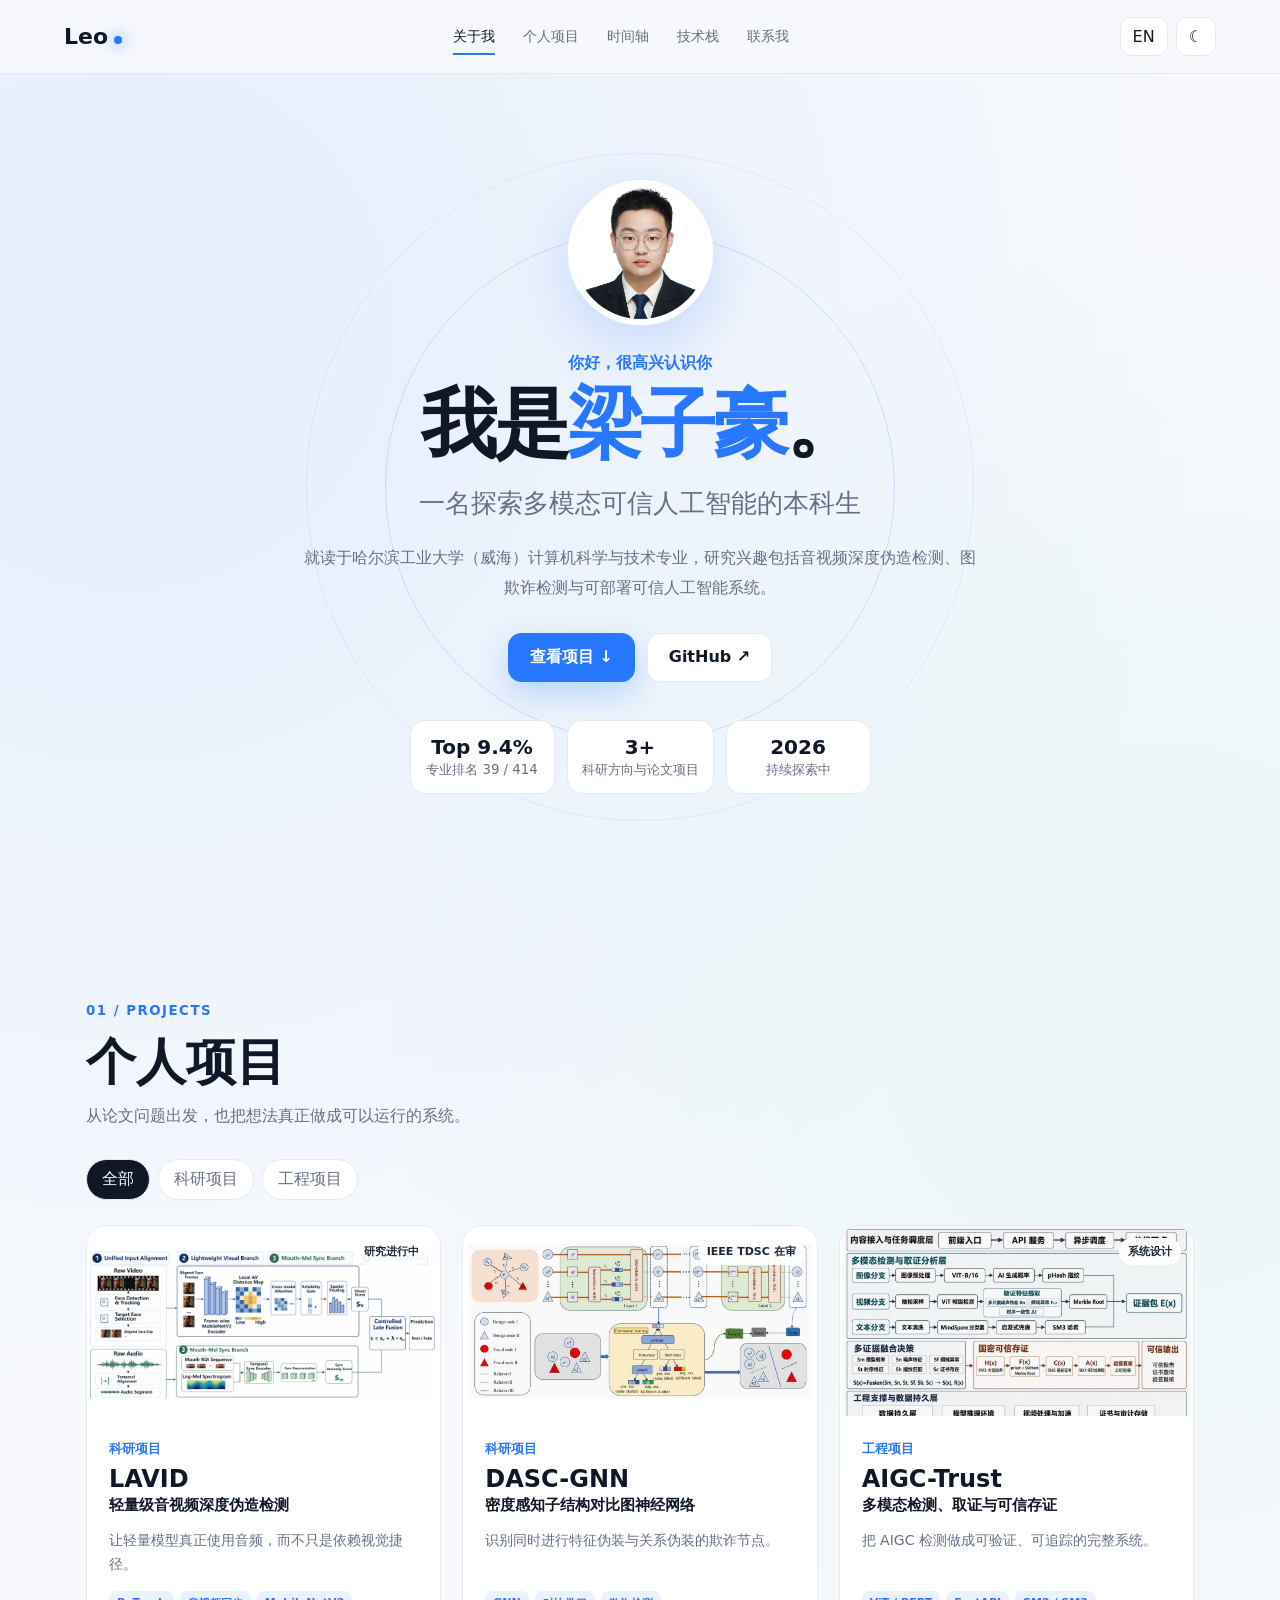
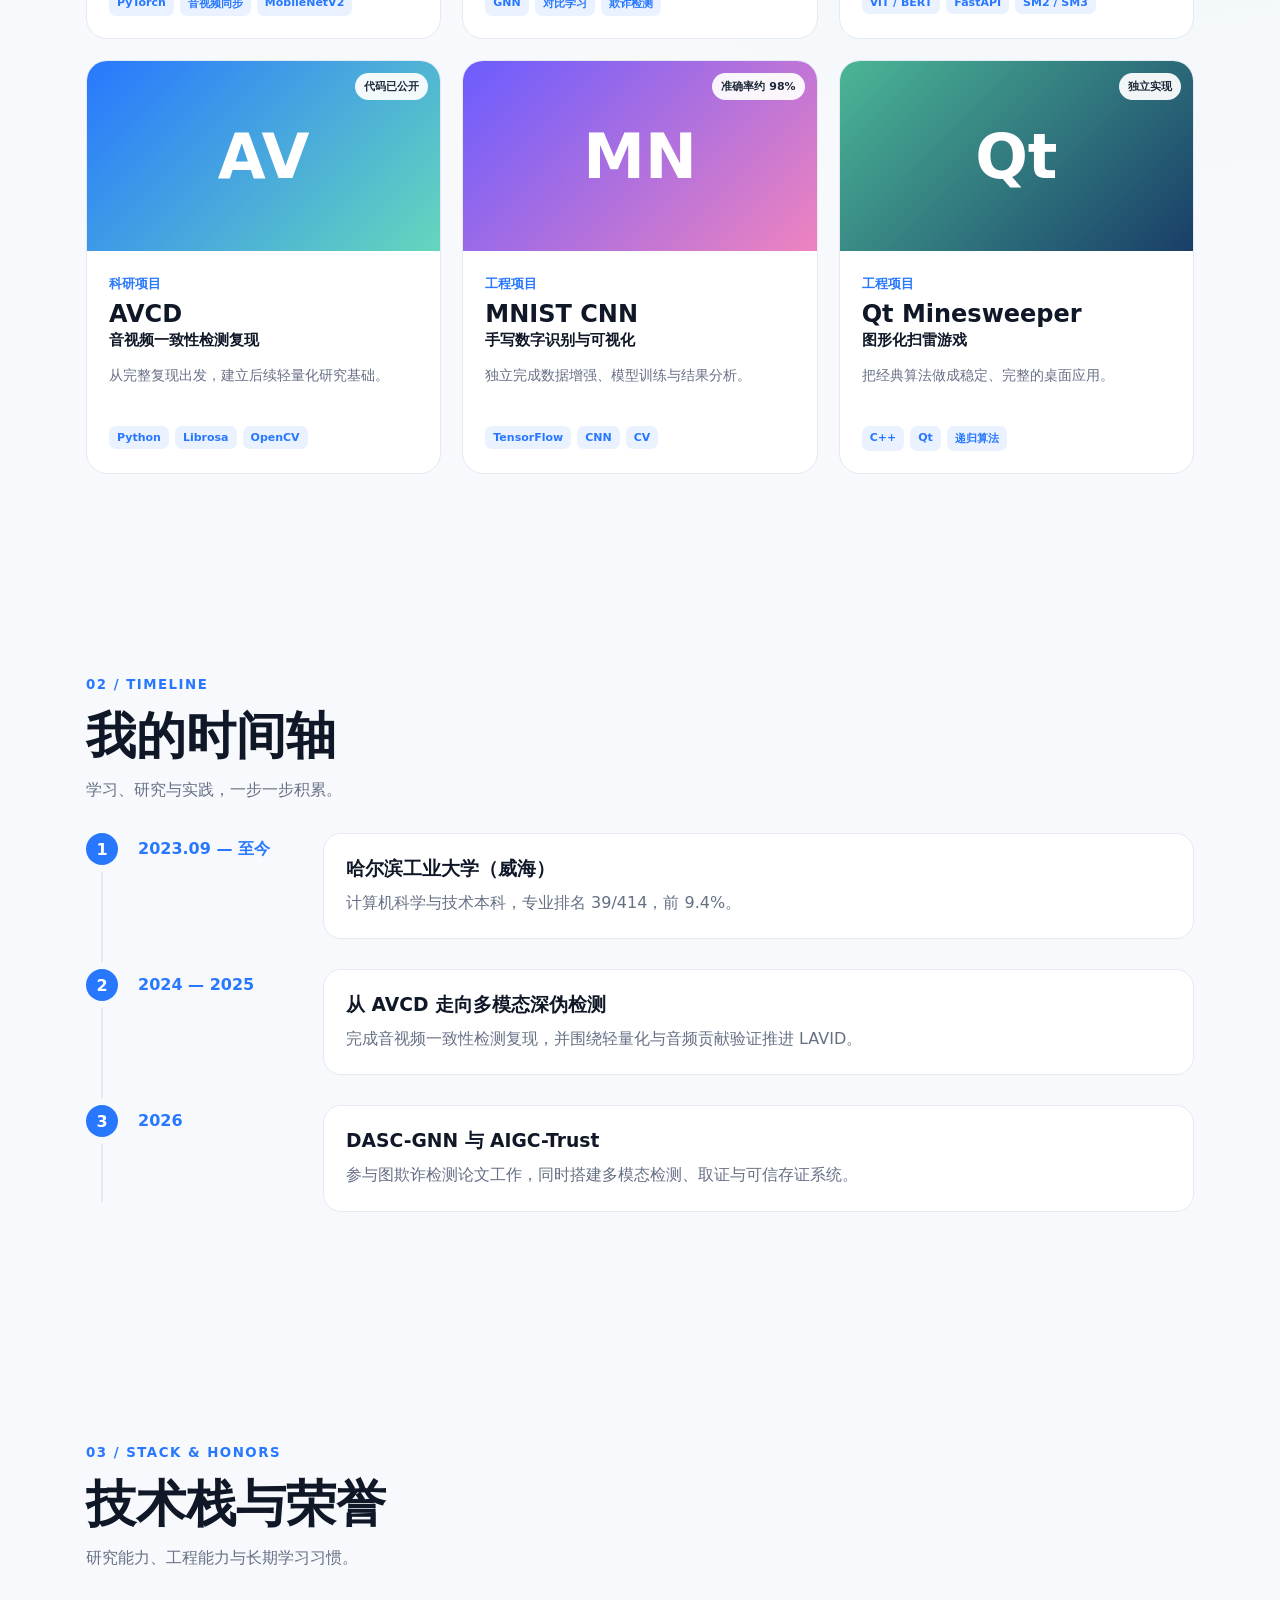
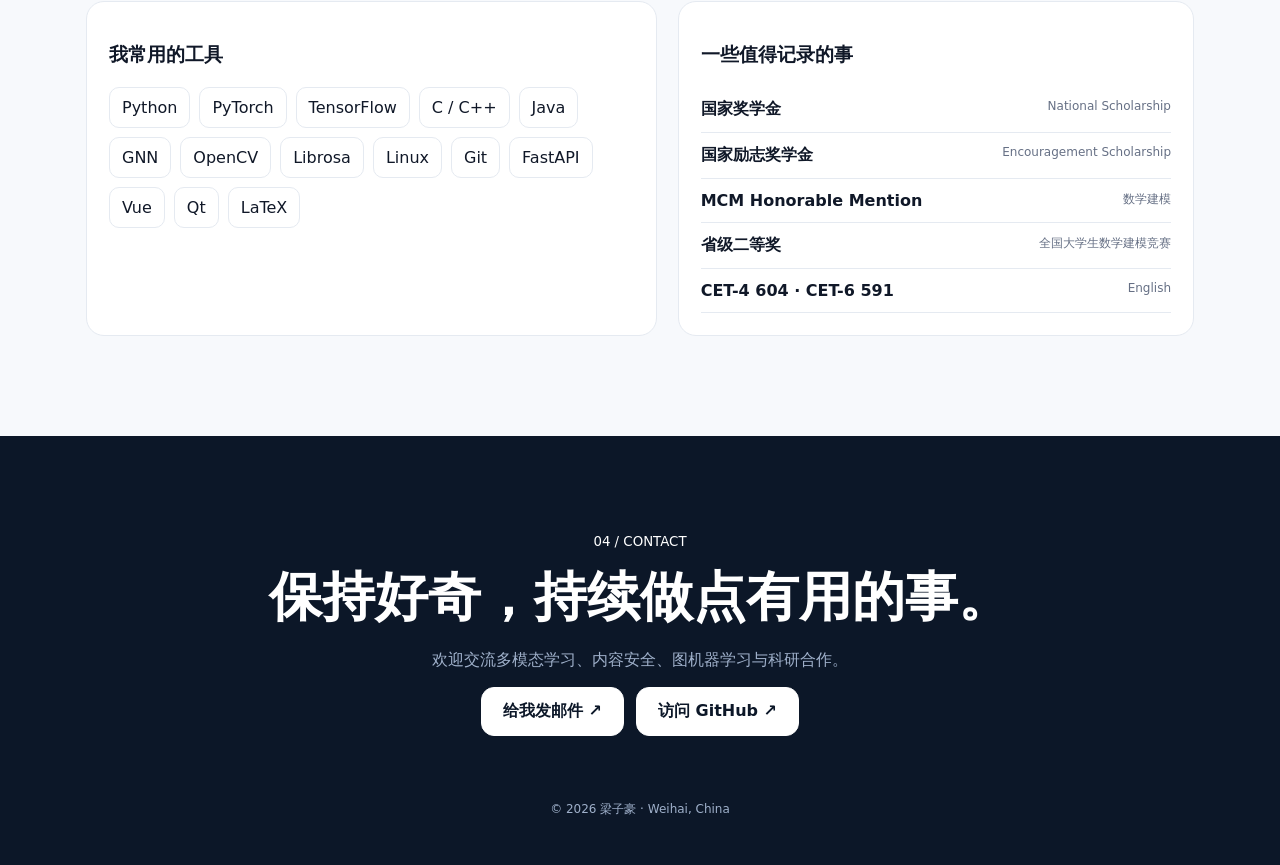
==== index.html @ 3eb6c86b "Update portfolio photos and project framework figures" ====
<!doctype html><html lang="zh-CN" data-theme="light"><head><meta charset="utf-8"><meta name="viewport" content="width=device-width,initial-scale=1"><title>梁子豪 | 多模态可信人工智能</title><meta name="description" content="梁子豪的个人科研主页"><style>
:root{--bg:#f7f9fc;--card:#fff;--ink:#101828;--muted:#667085;--line:#e5eaf1;--blue:#2878ff;--soft:#eaf2ff;--shadow:0 22px 60px rgba(20,45,80,.13)}[data-theme=dark]{--bg:#0c111a;--card:#151c27;--ink:#edf3ff;--muted:#9ba8ba;--line:#283346;--soft:#172a4c;--shadow:0 22px 60px #0007}*{box-sizing:border-box}html{scroll-behavior:smooth}body{margin:0;background:var(--bg);color:var(--ink);font-family:Inter,"PingFang SC","Microsoft YaHei",system-ui,sans-serif;transition:.3s;background-image:radial-gradient(circle at 10% 8%,#2878ff16,transparent 28%),radial-gradient(circle at 90% 25%,#56d0b814,transparent 24%)}a{color:inherit;text-decoration:none}button{font:inherit}.progress{position:fixed;z-index:99;top:0;left:0;height:3px;width:0;background:linear-gradient(90deg,#2878ff,#64d9bd)}header{height:74px;position:sticky;top:0;z-index:30;display:flex;align-items:center;justify-content:space-between;padding:0 5vw;background:color-mix(in srgb,var(--bg) 86%,transparent);backdrop-filter:blur(18px);border-bottom:1px solid var(--line)}.logo{font-size:22px;font-weight:900}.logo:after{content:"";display:inline-block;width:8px;height:8px;background:var(--blue);border-radius:50%;margin-left:6px;box-shadow:0 0 14px var(--blue)}nav{display:flex;gap:28px}nav a{font-size:14px;color:var(--muted);position:relative}nav a:after{content:"";position:absolute;bottom:-9px;left:0;right:100%;height:2px;background:var(--blue);transition:.25s}nav a:hover:after,nav a.active:after{right:0}nav a.active{color:var(--ink)}.actions{display:flex;gap:8px}.actions button{border:1px solid var(--line);background:var(--card);color:var(--ink);padding:9px 12px;border-radius:11px;cursor:pointer}.hero{min-height:calc(100vh - 74px);display:grid;place-items:center;text-align:center;padding:65px 20px;position:relative;overflow:hidden}.ring{position:absolute;width:510px;height:510px;border:1px solid #2878ff30;border-radius:50%;animation:spin 18s linear infinite}.ring:after{content:"";position:absolute;inset:-80px;border:1px solid #2878ff18;border-radius:50%}@keyframes spin{to{transform:rotate(360deg)}}.hero-in{max-width:830px;position:relative;z-index:2}.avatar{width:145px;height:145px;border-radius:50%;object-fit:cover;border:6px solid var(--card);box-shadow:0 0 0 1px var(--line),0 18px 55px #2878ff35;animation:float 4s ease-in-out infinite}@keyframes float{50%{transform:translateY(-9px)}}.hello{color:var(--blue);font-weight:750;margin:24px 0 10px}.hero h1{font-size:clamp(44px,7vw,76px);line-height:1.05;margin:0;letter-spacing:-3px}.hero h1 span{color:var(--blue)}.hero h2{font-size:clamp(18px,2.5vw,26px);color:var(--muted);font-weight:550;margin:22px 0}.desc{max-width:680px;margin:auto;color:var(--muted);line-height:1.9}.btns{display:flex;justify-content:center;gap:12px;margin-top:30px}.btn{display:inline-block;padding:13px 21px;border-radius:13px;border:1px solid var(--line);background:var(--card);color:var(--ink);font-weight:750;transition:.25s}.btn.primary{background:var(--blue);color:white;border-color:var(--blue);box-shadow:0 12px 30px #2878ff40}.btn:hover{transform:translateY(-3px)}.facts{display:flex;justify-content:center;gap:12px;flex-wrap:wrap;margin-top:38px}.fact{min-width:145px;background:var(--card);border:1px solid var(--line);border-radius:15px;padding:14px}.fact b{display:block;font-size:20px}.fact small{color:var(--muted)}section.content{max-width:1160px;margin:auto;padding:100px 26px}.title small{color:var(--blue);font-weight:850;letter-spacing:1.5px}.title h2{font-size:clamp(34px,5vw,50px);margin:10px 0}.title p{color:var(--muted);margin:0 0 32px}.filters{display:flex;gap:8px;margin-bottom:25px}.filters button{border:1px solid var(--line);background:var(--card);color:var(--muted);border-radius:100px;padding:9px 15px;cursor:pointer}.filters button.active{background:var(--ink);color:var(--bg)}.grid{display:grid;grid-template-columns:repeat(3,1fr);gap:21px}.card{border:1px solid var(--line);background:var(--card);border-radius:21px;overflow:hidden;transition:.3s;cursor:pointer}.card:hover{transform:translateY(-8px);box-shadow:var(--shadow);border-color:#2878ff66}.cover{height:190px;position:relative;display:grid;place-items:center;overflow:hidden;background:linear-gradient(135deg,#2878ff,#66d6bc);color:white;font-size:62px;font-weight:900}.cover img{width:100%;height:100%;object-fit:contain;background:white}.cover.pink{background:linear-gradient(135deg,#6b5cff,#ef83bf)}.cover.green{background:linear-gradient(135deg,#4bb696,#193e68)}.cover span{position:absolute;top:12px;right:12px;background:#fffe;color:#1d2939;font-size:11px;padding:6px 9px;border-radius:100px}.body{padding:22px}.body small{color:var(--blue);font-weight:800}.body h3{font-size:24px;margin:7px 0 3px}.body h4{font-size:15px;margin:0 0 10px}.body p{color:var(--muted);font-size:14px;line-height:1.7;min-height:48px}.tags{display:flex;flex-wrap:wrap;gap:6px}.tags b{font-size:11px;color:var(--blue);background:var(--soft);padding:5px 8px;border-radius:7px}.timeline{position:relative}.timeline:before{content:"";position:absolute;left:15px;top:10px;bottom:10px;width:2px;background:var(--line)}.event{display:grid;grid-template-columns:32px 165px 1fr;gap:20px;margin-bottom:30px}.dot{z-index:1;width:32px;height:32px;border-radius:50%;display:grid;place-items:center;background:var(--blue);color:white;font-weight:800;box-shadow:0 0 0 7px var(--bg)}.event time{color:var(--blue);font-weight:750;padding-top:6px}.event article,.panel{background:var(--card);border:1px solid var(--line);border-radius:18px;padding:22px}.event h3{margin:0 0 7px}.event p{margin:0;color:var(--muted);line-height:1.7}.stack{display:grid;grid-template-columns:1.05fr .95fr;gap:21px}.cloud{display:flex;flex-wrap:wrap;gap:9px}.cloud span{border:1px solid var(--line);padding:10px 12px;border-radius:10px;transition:.2s}.cloud span:hover{background:var(--blue);color:white;transform:rotate(-2deg)}.honors{list-style:none;padding:0;margin:0}.honors li{padding:12px 0;border-bottom:1px solid var(--line);display:flex;justify-content:space-between;gap:18px}.honors span{font-size:12px;color:var(--muted);text-align:right}footer{text-align:center;padding:95px 20px 35px;background:#0c1728;color:white}footer h2{font-size:clamp(34px,5vw,53px);margin:12px}footer p{color:#9fb0ca}footer .btn{background:white;color:#0c1728;border-color:white;margin:0 6px 10px}footer .btn:hover{box-shadow:0 14px 30px #0004}.copy{margin-top:55px;font-size:12px}.reveal{opacity:0;transform:translateY(24px);transition:.7s}.reveal.show{opacity:1;transform:none}.modal{position:fixed;inset:0;z-index:60;display:none;place-items:center;padding:20px;background:#050a14b8;backdrop-filter:blur(8px)}.modal.open{display:grid}.modal-box{max-width:680px;width:100%;background:var(--card);border-radius:22px;padding:30px;position:relative}.close{position:absolute;right:15px;top:14px;width:36px;height:36px;border:0;border-radius:50%;background:var(--soft);color:var(--ink);cursor:pointer}.modal-img{width:100%;max-height:310px;object-fit:contain;background:white;border:1px solid var(--line);border-radius:14px;margin:10px 0 16px}.modal-img[hidden]{display:none}.modal-box h2{font-size:32px;margin:5px 0}.modal-box p{color:var(--muted);line-height:1.85}@media(max-width:900px){nav{display:none}.grid{grid-template-columns:repeat(2,1fr)}.stack{grid-template-columns:1fr}.event{grid-template-columns:32px 1fr}.event time,.event article{grid-column:2}}@media(max-width:620px){.grid{grid-template-columns:1fr}section.content{padding:78px 18px}.facts{display:grid;grid-template-columns:1fr 1fr}.fact:last-child{grid-column:1/3}}
</style></head><body><div class="progress"></div><header><a class="logo" href="#about">Leo</a><nav><a class="active" href="#about">关于我</a><a href="#projects">个人项目</a><a href="#timeline">时间轴</a><a href="#skills">技术栈</a><a href="#contact">联系我</a></nav><div class="actions"><button id="lang">EN</button><button id="theme">☾</button></div></header><main>
<section class="hero" id="about"><div class="ring"></div><div class="hero-in reveal"><img class="avatar" src="[data-uri]" alt="梁子豪证件照"><p class="hello" data-zh="你好，很高兴认识你" data-en="Hello, nice to meet you">你好，很高兴认识你</p><h1 data-zh="我是<span>梁子豪</span>。" data-en="I'm <span>Leo</span>.">我是<span>梁子豪</span>。</h1><h2 data-zh="一名探索多模态可信人工智能的本科生" data-en="An undergraduate exploring trustworthy multimodal AI">一名探索多模态可信人工智能的本科生</h2><p class="desc" data-zh="就读于哈尔滨工业大学（威海）计算机科学与技术专业，研究兴趣包括音视频深度伪造检测、图欺诈检测与可部署可信人工智能系统。" data-en="Computer Science undergraduate at HIT (Weihai), working on audio-visual deepfake detection, graph fraud detection and deployable trustworthy AI.">就读于哈尔滨工业大学（威海）计算机科学与技术专业，研究兴趣包括音视频深度伪造检测、图欺诈检测与可部署可信人工智能系统。</p><div class="btns"><a class="btn primary" href="#projects">查看项目 ↓</a><a class="btn" href="https://github.com/lzh666-source" target="_blank">GitHub ↗</a></div><div class="facts"><div class="fact"><b>Top 9.4%</b><small>专业排名 39 / 414</small></div><div class="fact"><b>3+</b><small>科研方向与论文项目</small></div><div class="fact"><b>2026</b><small>持续探索中</small></div></div></div></section>
<section class="content" id="projects"><div class="title reveal"><small>01 / PROJECTS</small><h2>个人项目</h2><p>从论文问题出发，也把想法真正做成可以运行的系统。</p></div><div class="filters reveal"><button class="active" data-f="all">全部</button><button data-f="research">科研项目</button><button data-f="engineering">工程项目</button></div><div class="grid">
<article class="card reveal" data-k="research" data-t="LAVID" data-d="面向资源受限场景的轻量级音视频深度伪造检测。独立训练视觉分支与 mouth-mel 同步分支，再以受控权重融合同步异常信号，避免模型退化为只依赖视觉的判别器。"><div class="cover"><img src="[data-uri]" alt="LAVID 最新框架图"><span>研究进行中</span></div><div class="body"><small>科研项目</small><h3>LAVID</h3><h4>轻量级音视频深度伪造检测</h4><p>让轻量模型真正使用音频，而不只是依赖视觉捷径。</p><div class="tags"><b>PyTorch</b><b>音视频同步</b><b>MobileNetV2</b></div></div></article>
<article class="card reveal" data-k="research" data-t="DASC-GNN" data-d="面向图欺诈检测中的特征伪装与关系伪装，结合标签增强节点表示、密度感知子结构对比损失和多关系聚合器。共同作者，论文正在 IEEE TDSC 审稿。"><div class="cover"><img src="[data-uri]" alt="DASC-GNN 框架图"><span>IEEE TDSC 在审</span></div><div class="body"><small>科研项目</small><h3>DASC-GNN</h3><h4>密度感知子结构对比图神经网络</h4><p>识别同时进行特征伪装与关系伪装的欺诈节点。</p><div class="tags"><b>GNN</b><b>对比学习</b><b>欺诈检测</b></div></div></article>
<article class="card reveal" data-k="engineering" data-t="AIGC-Trust" data-d="将图像、视频和文本 AIGC 检测扩展为可验证、可追踪、可部署的内容安全系统，融合频域异常、时序一致性、SM2/SM3 与审计哈希链。"><div class="cover pink"><img src="[data-uri]" alt="AIGC-Trust 系统框架图"><span>系统设计</span></div><div class="body"><small>工程项目</small><h3>AIGC-Trust</h3><h4>多模态检测、取证与可信存证</h4><p>把 AIGC 检测做成可验证、可追踪的完整系统。</p><div class="tags"><b>ViT / BERT</b><b>FastAPI</b><b>SM2 / SM3</b></div></div></article>
<article class="card reveal" data-k="research" data-t="AVCD" data-d="复现音视频耦合网络及数据预处理、声谱特征、口型区域提取、训练和评估流程，为后续轻量化研究建立实验基础。"><div class="cover">AV<span>代码已公开</span></div><div class="body"><small>科研项目</small><h3>AVCD</h3><h4>音视频一致性检测复现</h4><p>从完整复现出发，建立后续轻量化研究基础。</p><div class="tags"><b>Python</b><b>Librosa</b><b>OpenCV</b></div></div></article>
<article class="card reveal" data-k="engineering" data-t="MNIST CNN" data-d="使用 TensorFlow 完成数据增强、卷积网络设计、训练与可视化分析，测试准确率约 98%。"><div class="cover pink">MN<span>准确率约 98%</span></div><div class="body"><small>工程项目</small><h3>MNIST CNN</h3><h4>手写数字识别与可视化</h4><p>独立完成数据增强、模型训练与结果分析。</p><div class="tags"><b>TensorFlow</b><b>CNN</b><b>CV</b></div></div></article>
<article class="card reveal" data-k="engineering" data-t="Qt Minesweeper" data-d="使用 C++/Qt 实现递归展开、多难度计时、主题切换和模块化界面。"><div class="cover green">Qt<span>独立实现</span></div><div class="body"><small>工程项目</small><h3>Qt Minesweeper</h3><h4>图形化扫雷游戏</h4><p>把经典算法做成稳定、完整的桌面应用。</p><div class="tags"><b>C++</b><b>Qt</b><b>递归算法</b></div></div></article></div></section>
<section class="content" id="timeline"><div class="title reveal"><small>02 / TIMELINE</small><h2>我的时间轴</h2><p>学习、研究与实践，一步一步积累。</p></div><div class="timeline"><div class="event reveal"><div class="dot">1</div><time>2023.09 — 至今</time><article><h3>哈尔滨工业大学（威海）</h3><p>计算机科学与技术本科，专业排名 39/414，前 9.4%。</p></article></div><div class="event reveal"><div class="dot">2</div><time>2024 — 2025</time><article><h3>从 AVCD 走向多模态深伪检测</h3><p>完成音视频一致性检测复现，并围绕轻量化与音频贡献验证推进 LAVID。</p></article></div><div class="event reveal"><div class="dot">3</div><time>2026</time><article><h3>DASC-GNN 与 AIGC-Trust</h3><p>参与图欺诈检测论文工作，同时搭建多模态检测、取证与可信存证系统。</p></article></div></div></section>
<section class="content" id="skills"><div class="title reveal"><small>03 / STACK &amp; HONORS</small><h2>技术栈与荣誉</h2><p>研究能力、工程能力与长期学习习惯。</p></div><div class="stack"><article class="panel reveal"><h3>我常用的工具</h3><div class="cloud"><span>Python</span><span>PyTorch</span><span>TensorFlow</span><span>C / C++</span><span>Java</span><span>GNN</span><span>OpenCV</span><span>Librosa</span><span>Linux</span><span>Git</span><span>FastAPI</span><span>Vue</span><span>Qt</span><span>LaTeX</span></div></article><article class="panel reveal"><h3>一些值得记录的事</h3><ul class="honors"><li><b>国家奖学金</b><span>National Scholarship</span></li><li><b>国家励志奖学金</b><span>Encouragement Scholarship</span></li><li><b>MCM Honorable Mention</b><span>数学建模</span></li><li><b>省级二等奖</b><span>全国大学生数学建模竞赛</span></li><li><b>CET-4 604 · CET-6 591</b><span>English</span></li></ul></article></div></section></main>
<footer id="contact"><small>04 / CONTACT</small><h2>保持好奇，持续做点有用的事。</h2><p>欢迎交流多模态学习、内容安全、图机器学习与科研合作。</p><a class="btn" href="mailto:2023212194@stu.hit.edu.cn">给我发邮件 ↗</a><a class="btn" href="https://github.com/lzh666-source" target="_blank">访问 GitHub ↗</a><p class="copy">© 2026 梁子豪 · Weihai, China</p></footer><div class="modal" id="modal"><div class="modal-box"><button class="close">×</button><small id="mk">PROJECT</small><h2 id="mt"></h2><img class="modal-img" id="mi" alt="项目框架图" hidden><p id="mx"></p></div></div>
<script>const R=document.documentElement,T=document.querySelector('#theme'),L=document.querySelector('#lang'),P=document.querySelector('.progress');T.onclick=()=>{let d=R.dataset.theme!=='dark';R.dataset.theme=d?'dark':'light';T.textContent=d?'☀':'☾';localStorage.setItem('theme',R.dataset.theme)};if(localStorage.getItem('theme')==='dark')T.click();let en=false;L.onclick=()=>{en=!en;L.textContent=en?'中':'EN';document.querySelectorAll('[data-zh]').forEach(e=>e.innerHTML=e.dataset[en?'en':'zh'])};let io=new IntersectionObserver(es=>es.forEach(e=>{if(e.isIntersecting)e.target.classList.add('show')}),{threshold:.12});document.querySelectorAll('.reveal').forEach(e=>io.observe(e));addEventListener('scroll',()=>{P.style.width=scrollY/(document.body.scrollHeight-innerHeight)*100+'%';let id='about';document.querySelectorAll('main section').forEach(s=>{if(scrollY>=s.offsetTop-140)id=s.id});document.querySelectorAll('nav a').forEach(a=>a.classList.toggle('active',a.getAttribute('href')==='#'+id))});document.querySelectorAll('.filters button').forEach(b=>b.onclick=()=>{document.querySelectorAll('.filters button').forEach(x=>x.classList.remove('active'));b.classList.add('active');document.querySelectorAll('.card').forEach(x=>x.style.display=b.dataset.f==='all'||x.dataset.k===b.dataset.f?'block':'none')});const M=document.querySelector('#modal');document.querySelectorAll('.card').forEach(x=>x.onclick=()=>{document.querySelector('#mk').textContent=x.dataset.k==='research'?'科研项目':'工程项目';document.querySelector('#mt').textContent=x.dataset.t;document.querySelector('#mx').textContent=x.dataset.d;let im=x.querySelector('.cover img'),mi=document.querySelector('#mi');if(im){mi.src=im.src;mi.alt=im.alt;mi.hidden=false}else{mi.removeAttribute('src');mi.hidden=true}M.classList.add('open')});document.querySelector('.close').onclick=()=>M.classList.remove('open');M.onclick=e=>{if(e.target===M)M.classList.remove('open')};addEventListener('keydown',e=>{if(e.key==='Escape')M.classList.remove('open')});</script></body></html>
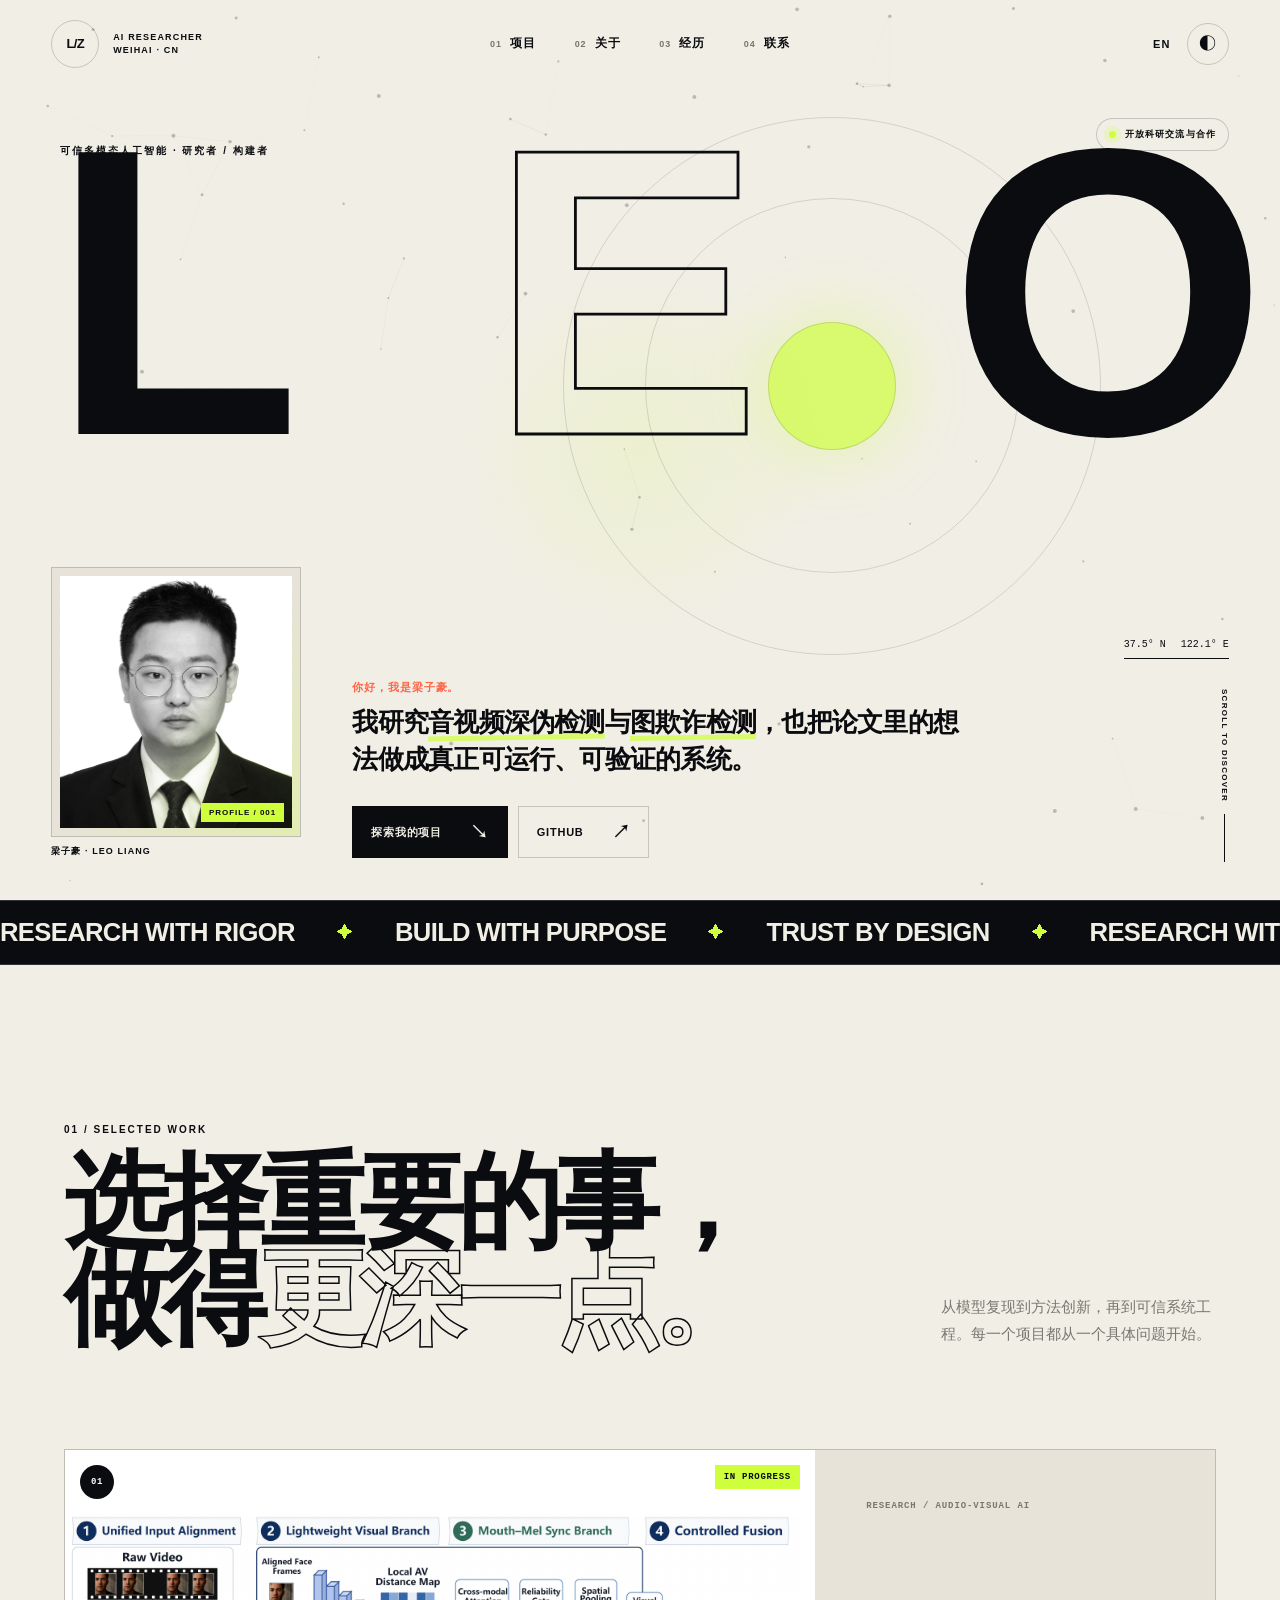
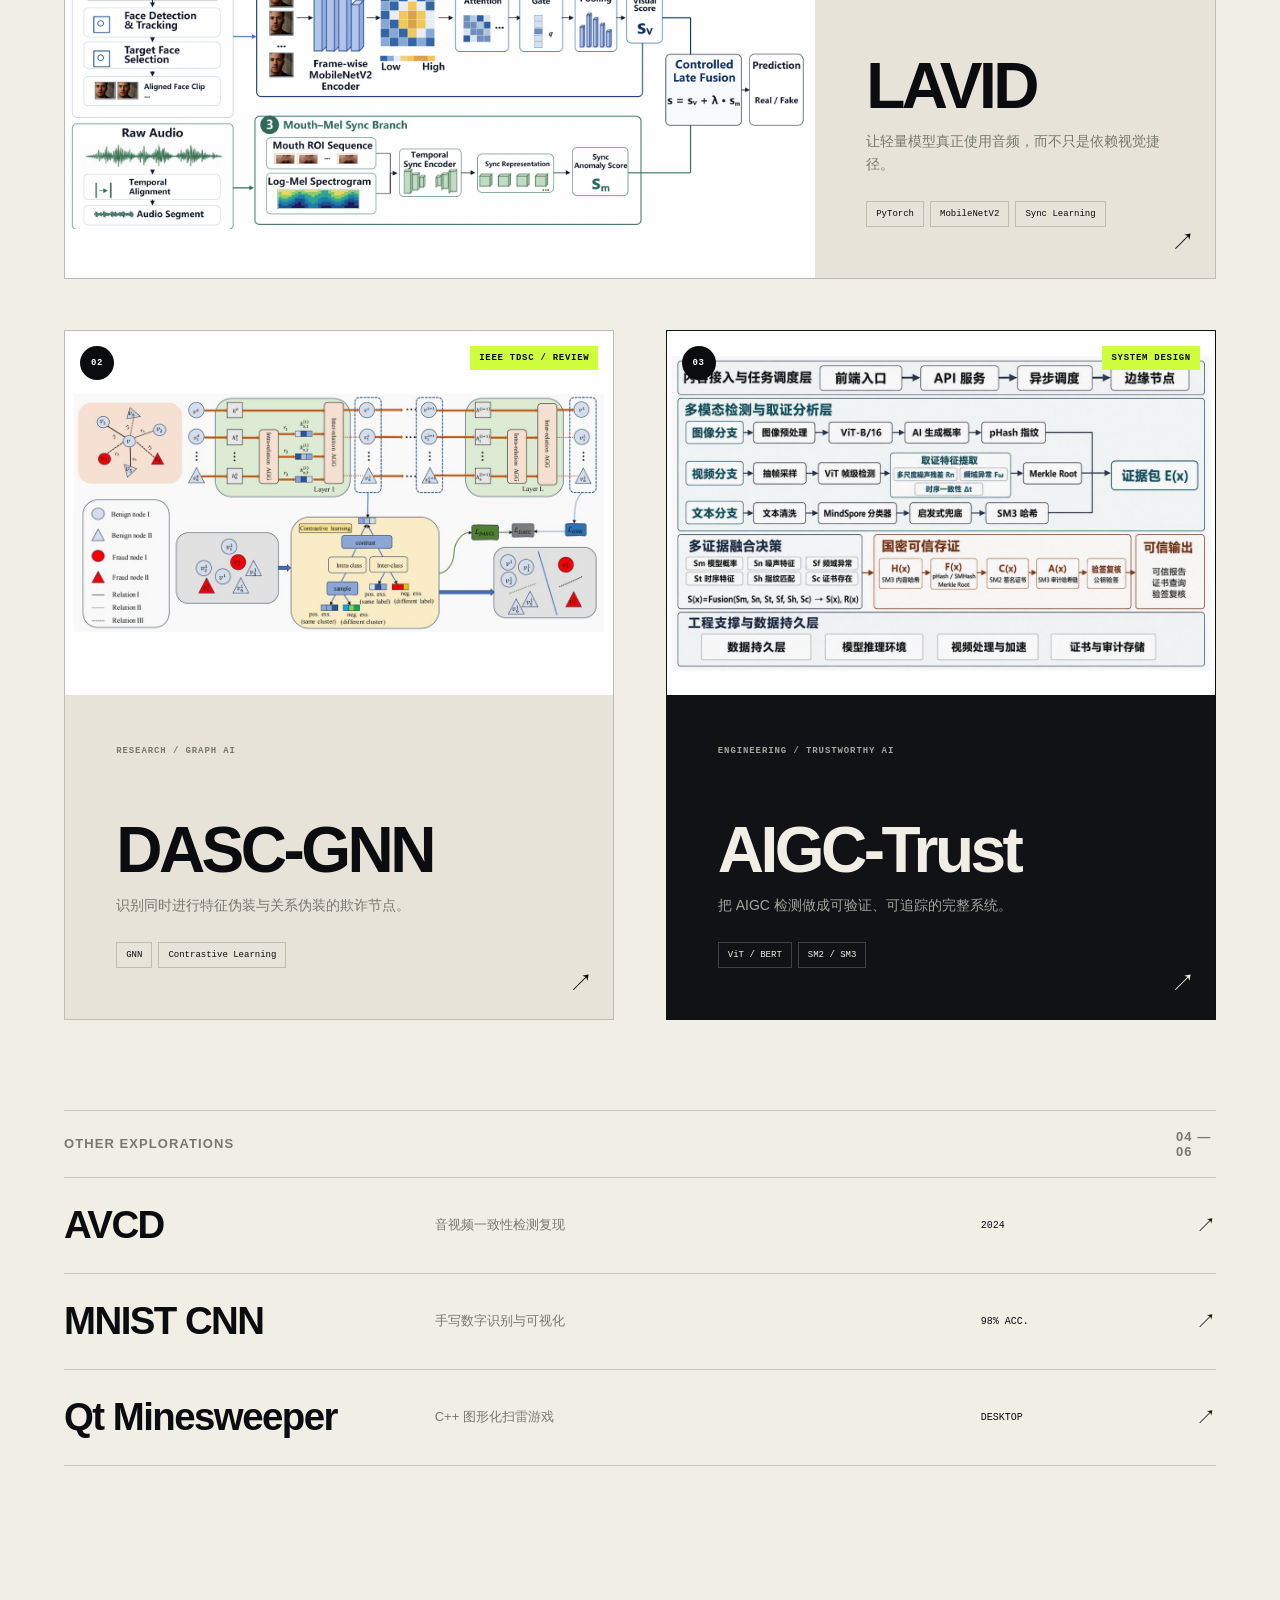
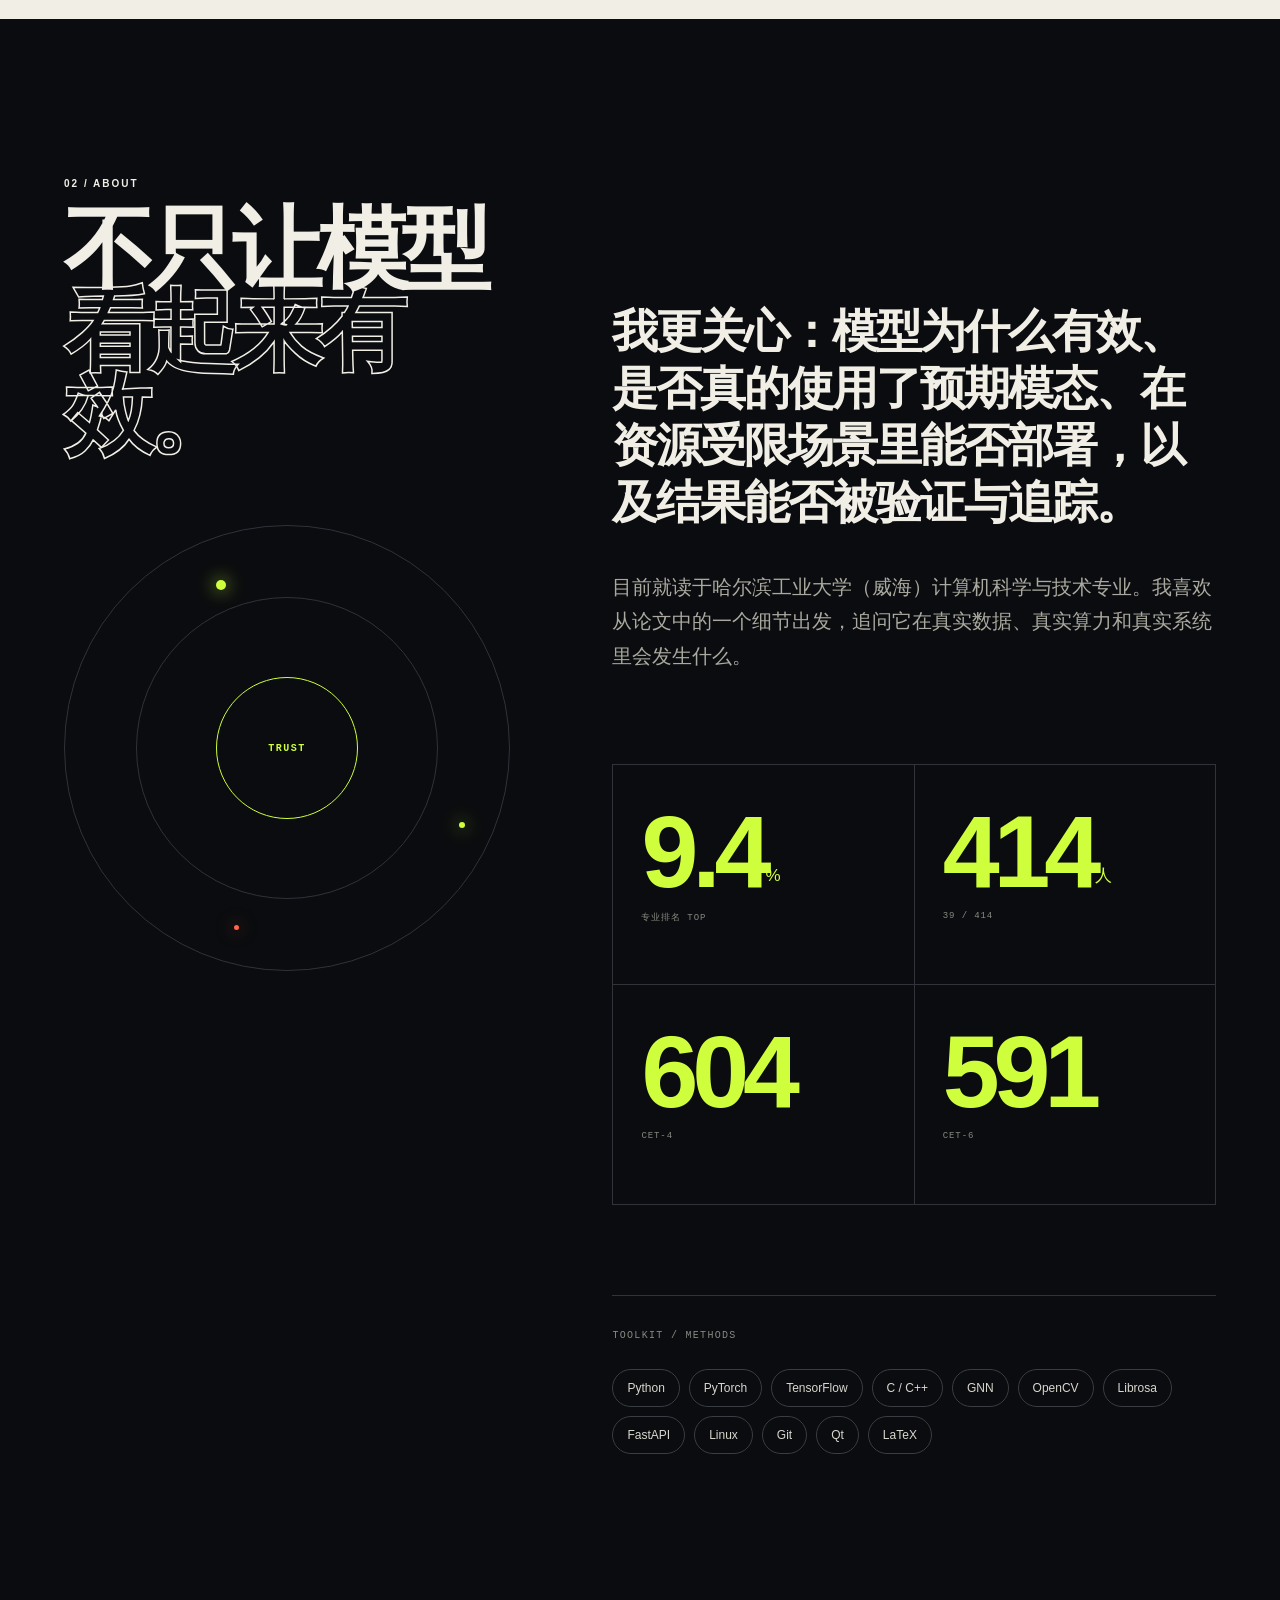
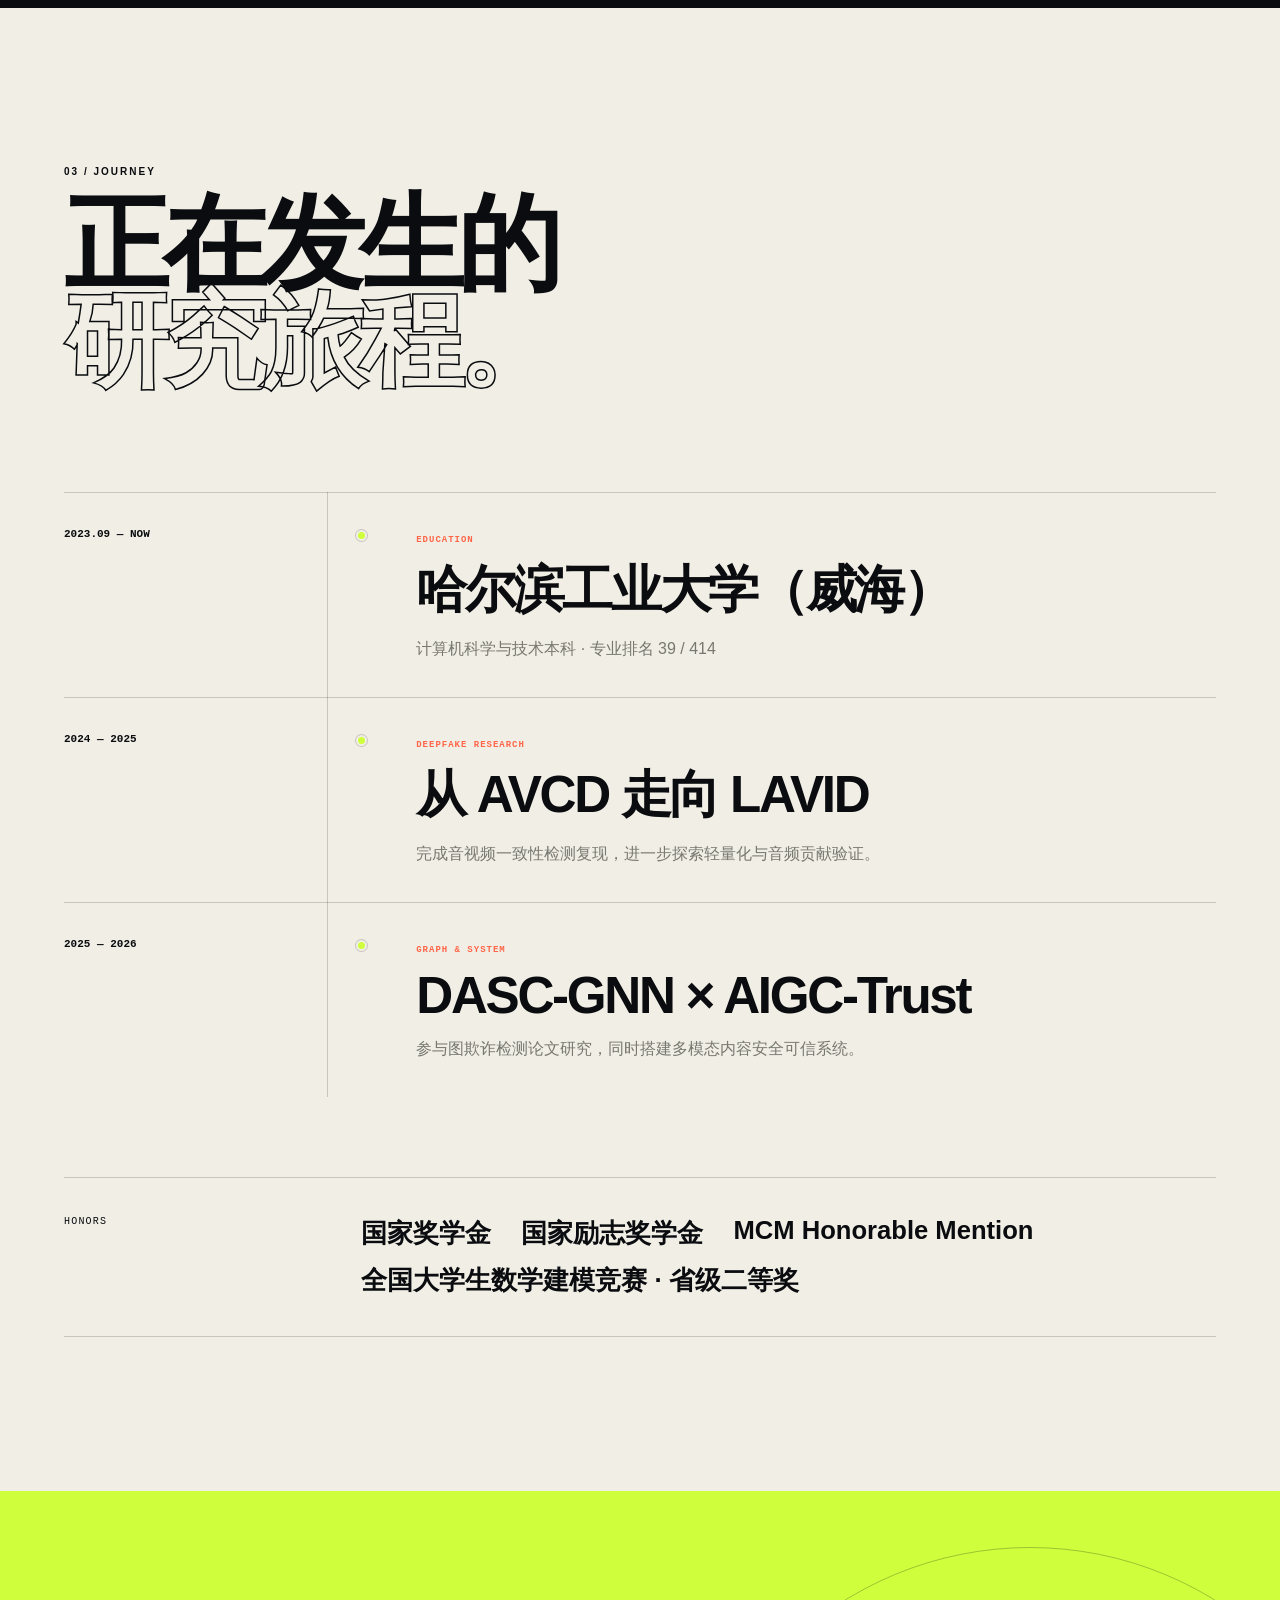
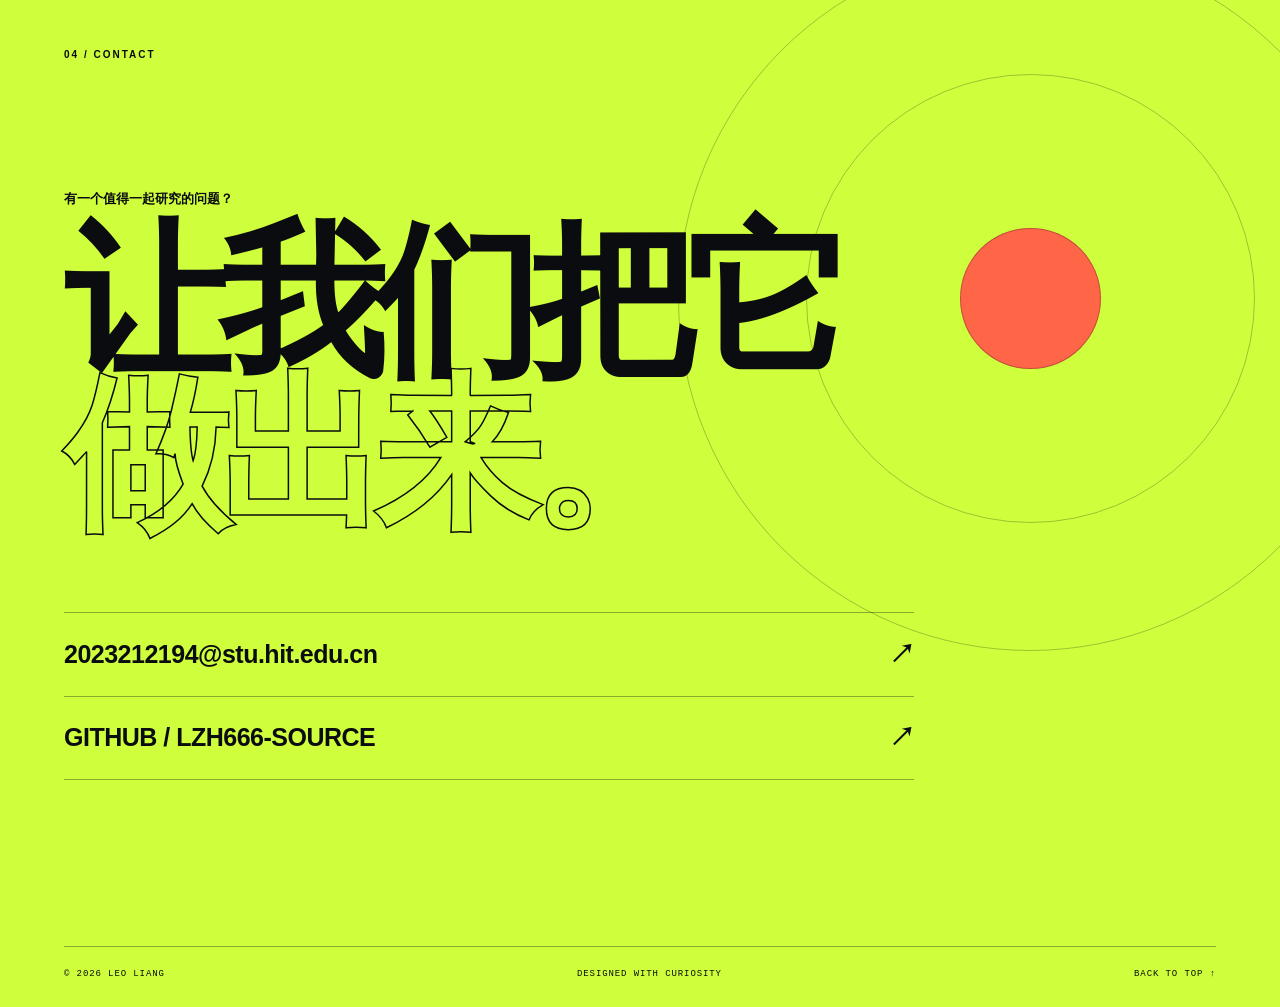
==== commit 9fe11b5e: "Redesign interactive research portfolio" ====
--- a/index.html
+++ b/index.html
@@ -1,15 +1,334 @@
-<!doctype html><html lang="zh-CN" data-theme="light"><head><meta charset="utf-8"><meta name="viewport" content="width=device-width,initial-scale=1"><title>梁子豪 | 多模态可信人工智能</title><meta name="description" content="梁子豪的个人科研主页"><style>
-:root{--bg:#f7f9fc;--card:#fff;--ink:#101828;--muted:#667085;--line:#e5eaf1;--blue:#2878ff;--soft:#eaf2ff;--shadow:0 22px 60px rgba(20,45,80,.13)}[data-theme=dark]{--bg:#0c111a;--card:#151c27;--ink:#edf3ff;--muted:#9ba8ba;--line:#283346;--soft:#172a4c;--shadow:0 22px 60px #0007}*{box-sizing:border-box}html{scroll-behavior:smooth}body{margin:0;background:var(--bg);color:var(--ink);font-family:Inter,"PingFang SC","Microsoft YaHei",system-ui,sans-serif;transition:.3s;background-image:radial-gradient(circle at 10% 8%,#2878ff16,transparent 28%),radial-gradient(circle at 90% 25%,#56d0b814,transparent 24%)}a{color:inherit;text-decoration:none}button{font:inherit}.progress{position:fixed;z-index:99;top:0;left:0;height:3px;width:0;background:linear-gradient(90deg,#2878ff,#64d9bd)}header{height:74px;position:sticky;top:0;z-index:30;display:flex;align-items:center;justify-content:space-between;padding:0 5vw;background:color-mix(in srgb,var(--bg) 86%,transparent);backdrop-filter:blur(18px);border-bottom:1px solid var(--line)}.logo{font-size:22px;font-weight:900}.logo:after{content:"";display:inline-block;width:8px;height:8px;background:var(--blue);border-radius:50%;margin-left:6px;box-shadow:0 0 14px var(--blue)}nav{display:flex;gap:28px}nav a{font-size:14px;color:var(--muted);position:relative}nav a:after{content:"";position:absolute;bottom:-9px;left:0;right:100%;height:2px;background:var(--blue);transition:.25s}nav a:hover:after,nav a.active:after{right:0}nav a.active{color:var(--ink)}.actions{display:flex;gap:8px}.actions button{border:1px solid var(--line);background:var(--card);color:var(--ink);padding:9px 12px;border-radius:11px;cursor:pointer}.hero{min-height:calc(100vh - 74px);display:grid;place-items:center;text-align:center;padding:65px 20px;position:relative;overflow:hidden}.ring{position:absolute;width:510px;height:510px;border:1px solid #2878ff30;border-radius:50%;animation:spin 18s linear infinite}.ring:after{content:"";position:absolute;inset:-80px;border:1px solid #2878ff18;border-radius:50%}@keyframes spin{to{transform:rotate(360deg)}}.hero-in{max-width:830px;position:relative;z-index:2}.avatar{width:145px;height:145px;border-radius:50%;object-fit:cover;border:6px solid var(--card);box-shadow:0 0 0 1px var(--line),0 18px 55px #2878ff35;animation:float 4s ease-in-out infinite}@keyframes float{50%{transform:translateY(-9px)}}.hello{color:var(--blue);font-weight:750;margin:24px 0 10px}.hero h1{font-size:clamp(44px,7vw,76px);line-height:1.05;margin:0;letter-spacing:-3px}.hero h1 span{color:var(--blue)}.hero h2{font-size:clamp(18px,2.5vw,26px);color:var(--muted);font-weight:550;margin:22px 0}.desc{max-width:680px;margin:auto;color:var(--muted);line-height:1.9}.btns{display:flex;justify-content:center;gap:12px;margin-top:30px}.btn{display:inline-block;padding:13px 21px;border-radius:13px;border:1px solid var(--line);background:var(--card);color:var(--ink);font-weight:750;transition:.25s}.btn.primary{background:var(--blue);color:white;border-color:var(--blue);box-shadow:0 12px 30px #2878ff40}.btn:hover{transform:translateY(-3px)}.facts{display:flex;justify-content:center;gap:12px;flex-wrap:wrap;margin-top:38px}.fact{min-width:145px;background:var(--card);border:1px solid var(--line);border-radius:15px;padding:14px}.fact b{display:block;font-size:20px}.fact small{color:var(--muted)}section.content{max-width:1160px;margin:auto;padding:100px 26px}.title small{color:var(--blue);font-weight:850;letter-spacing:1.5px}.title h2{font-size:clamp(34px,5vw,50px);margin:10px 0}.title p{color:var(--muted);margin:0 0 32px}.filters{display:flex;gap:8px;margin-bottom:25px}.filters button{border:1px solid var(--line);background:var(--card);color:var(--muted);border-radius:100px;padding:9px 15px;cursor:pointer}.filters button.active{background:var(--ink);color:var(--bg)}.grid{display:grid;grid-template-columns:repeat(3,1fr);gap:21px}.card{border:1px solid var(--line);background:var(--card);border-radius:21px;overflow:hidden;transition:.3s;cursor:pointer}.card:hover{transform:translateY(-8px);box-shadow:var(--shadow);border-color:#2878ff66}.cover{height:190px;position:relative;display:grid;place-items:center;overflow:hidden;background:linear-gradient(135deg,#2878ff,#66d6bc);color:white;font-size:62px;font-weight:900}.cover img{width:100%;height:100%;object-fit:contain;background:white}.cover.pink{background:linear-gradient(135deg,#6b5cff,#ef83bf)}.cover.green{background:linear-gradient(135deg,#4bb696,#193e68)}.cover span{position:absolute;top:12px;right:12px;background:#fffe;color:#1d2939;font-size:11px;padding:6px 9px;border-radius:100px}.body{padding:22px}.body small{color:var(--blue);font-weight:800}.body h3{font-size:24px;margin:7px 0 3px}.body h4{font-size:15px;margin:0 0 10px}.body p{color:var(--muted);font-size:14px;line-height:1.7;min-height:48px}.tags{display:flex;flex-wrap:wrap;gap:6px}.tags b{font-size:11px;color:var(--blue);background:var(--soft);padding:5px 8px;border-radius:7px}.timeline{position:relative}.timeline:before{content:"";position:absolute;left:15px;top:10px;bottom:10px;width:2px;background:var(--line)}.event{display:grid;grid-template-columns:32px 165px 1fr;gap:20px;margin-bottom:30px}.dot{z-index:1;width:32px;height:32px;border-radius:50%;display:grid;place-items:center;background:var(--blue);color:white;font-weight:800;box-shadow:0 0 0 7px var(--bg)}.event time{color:var(--blue);font-weight:750;padding-top:6px}.event article,.panel{background:var(--card);border:1px solid var(--line);border-radius:18px;padding:22px}.event h3{margin:0 0 7px}.event p{margin:0;color:var(--muted);line-height:1.7}.stack{display:grid;grid-template-columns:1.05fr .95fr;gap:21px}.cloud{display:flex;flex-wrap:wrap;gap:9px}.cloud span{border:1px solid var(--line);padding:10px 12px;border-radius:10px;transition:.2s}.cloud span:hover{background:var(--blue);color:white;transform:rotate(-2deg)}.honors{list-style:none;padding:0;margin:0}.honors li{padding:12px 0;border-bottom:1px solid var(--line);display:flex;justify-content:space-between;gap:18px}.honors span{font-size:12px;color:var(--muted);text-align:right}footer{text-align:center;padding:95px 20px 35px;background:#0c1728;color:white}footer h2{font-size:clamp(34px,5vw,53px);margin:12px}footer p{color:#9fb0ca}footer .btn{background:white;color:#0c1728;border-color:white;margin:0 6px 10px}footer .btn:hover{box-shadow:0 14px 30px #0004}.copy{margin-top:55px;font-size:12px}.reveal{opacity:0;transform:translateY(24px);transition:.7s}.reveal.show{opacity:1;transform:none}.modal{position:fixed;inset:0;z-index:60;display:none;place-items:center;padding:20px;background:#050a14b8;backdrop-filter:blur(8px)}.modal.open{display:grid}.modal-box{max-width:680px;width:100%;background:var(--card);border-radius:22px;padding:30px;position:relative}.close{position:absolute;right:15px;top:14px;width:36px;height:36px;border:0;border-radius:50%;background:var(--soft);color:var(--ink);cursor:pointer}.modal-img{width:100%;max-height:310px;object-fit:contain;background:white;border:1px solid var(--line);border-radius:14px;margin:10px 0 16px}.modal-img[hidden]{display:none}.modal-box h2{font-size:32px;margin:5px 0}.modal-box p{color:var(--muted);line-height:1.85}@media(max-width:900px){nav{display:none}.grid{grid-template-columns:repeat(2,1fr)}.stack{grid-template-columns:1fr}.event{grid-template-columns:32px 1fr}.event time,.event article{grid-column:2}}@media(max-width:620px){.grid{grid-template-columns:1fr}section.content{padding:78px 18px}.facts{display:grid;grid-template-columns:1fr 1fr}.fact:last-child{grid-column:1/3}}
-</style></head><body><div class="progress"></div><header><a class="logo" href="#about">Leo</a><nav><a class="active" href="#about">关于我</a><a href="#projects">个人项目</a><a href="#timeline">时间轴</a><a href="#skills">技术栈</a><a href="#contact">联系我</a></nav><div class="actions"><button id="lang">EN</button><button id="theme">☾</button></div></header><main>
-<section class="hero" id="about"><div class="ring"></div><div class="hero-in reveal"><img class="avatar" src="[data-uri]" alt="梁子豪证件照"><p class="hello" data-zh="你好，很高兴认识你" data-en="Hello, nice to meet you">你好，很高兴认识你</p><h1 data-zh="我是<span>梁子豪</span>。" data-en="I'm <span>Leo</span>.">我是<span>梁子豪</span>。</h1><h2 data-zh="一名探索多模态可信人工智能的本科生" data-en="An undergraduate exploring trustworthy multimodal AI">一名探索多模态可信人工智能的本科生</h2><p class="desc" data-zh="就读于哈尔滨工业大学（威海）计算机科学与技术专业，研究兴趣包括音视频深度伪造检测、图欺诈检测与可部署可信人工智能系统。" data-en="Computer Science undergraduate at HIT (Weihai), working on audio-visual deepfake detection, graph fraud detection and deployable trustworthy AI.">就读于哈尔滨工业大学（威海）计算机科学与技术专业，研究兴趣包括音视频深度伪造检测、图欺诈检测与可部署可信人工智能系统。</p><div class="btns"><a class="btn primary" href="#projects">查看项目 ↓</a><a class="btn" href="https://github.com/lzh666-source" target="_blank">GitHub ↗</a></div><div class="facts"><div class="fact"><b>Top 9.4%</b><small>专业排名 39 / 414</small></div><div class="fact"><b>3+</b><small>科研方向与论文项目</small></div><div class="fact"><b>2026</b><small>持续探索中</small></div></div></div></section>
-<section class="content" id="projects"><div class="title reveal"><small>01 / PROJECTS</small><h2>个人项目</h2><p>从论文问题出发，也把想法真正做成可以运行的系统。</p></div><div class="filters reveal"><button class="active" data-f="all">全部</button><button data-f="research">科研项目</button><button data-f="engineering">工程项目</button></div><div class="grid">
-<article class="card reveal" data-k="research" data-t="LAVID" data-d="面向资源受限场景的轻量级音视频深度伪造检测。独立训练视觉分支与 mouth-mel 同步分支，再以受控权重融合同步异常信号，避免模型退化为只依赖视觉的判别器。"><div class="cover"><img src="[data-uri]" alt="LAVID 最新框架图"><span>研究进行中</span></div><div class="body"><small>科研项目</small><h3>LAVID</h3><h4>轻量级音视频深度伪造检测</h4><p>让轻量模型真正使用音频，而不只是依赖视觉捷径。</p><div class="tags"><b>PyTorch</b><b>音视频同步</b><b>MobileNetV2</b></div></div></article>
-<article class="card reveal" data-k="research" data-t="DASC-GNN" data-d="面向图欺诈检测中的特征伪装与关系伪装，结合标签增强节点表示、密度感知子结构对比损失和多关系聚合器。共同作者，论文正在 IEEE TDSC 审稿。"><div class="cover"><img src="[data-uri]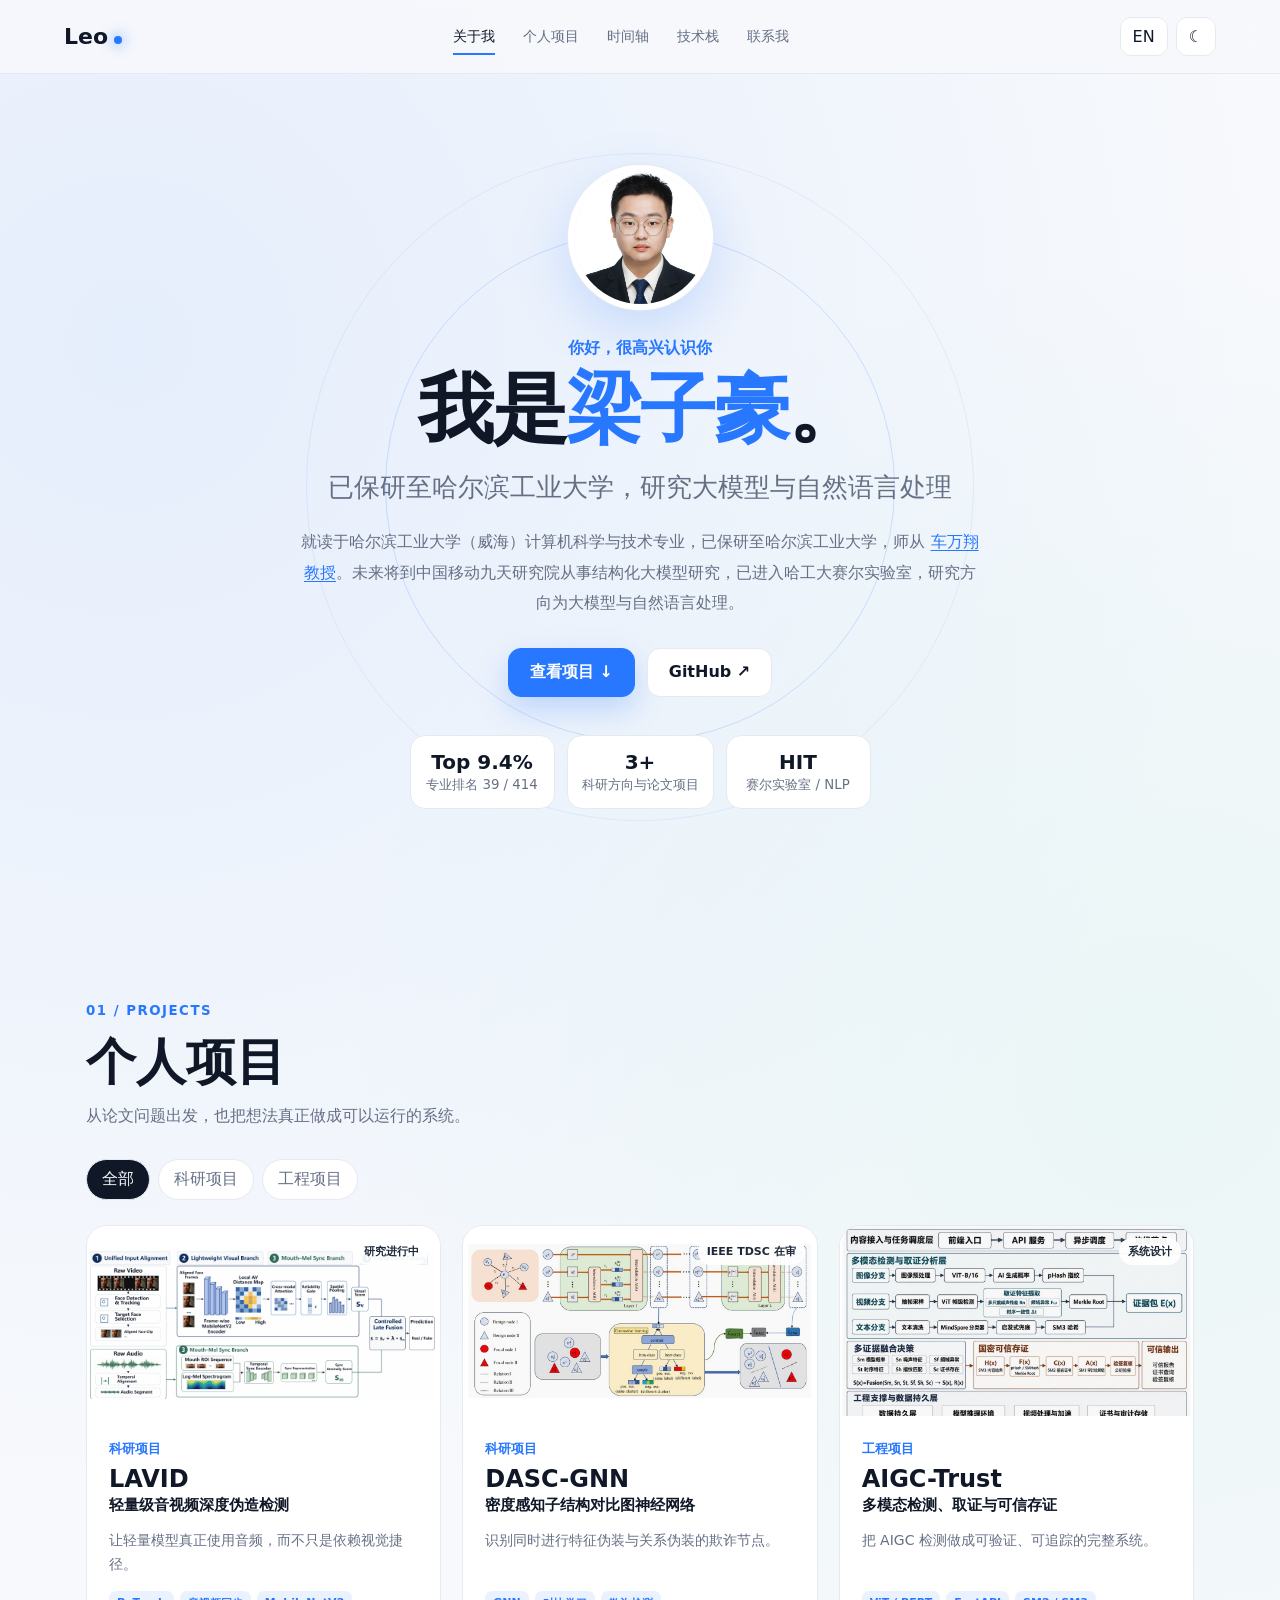
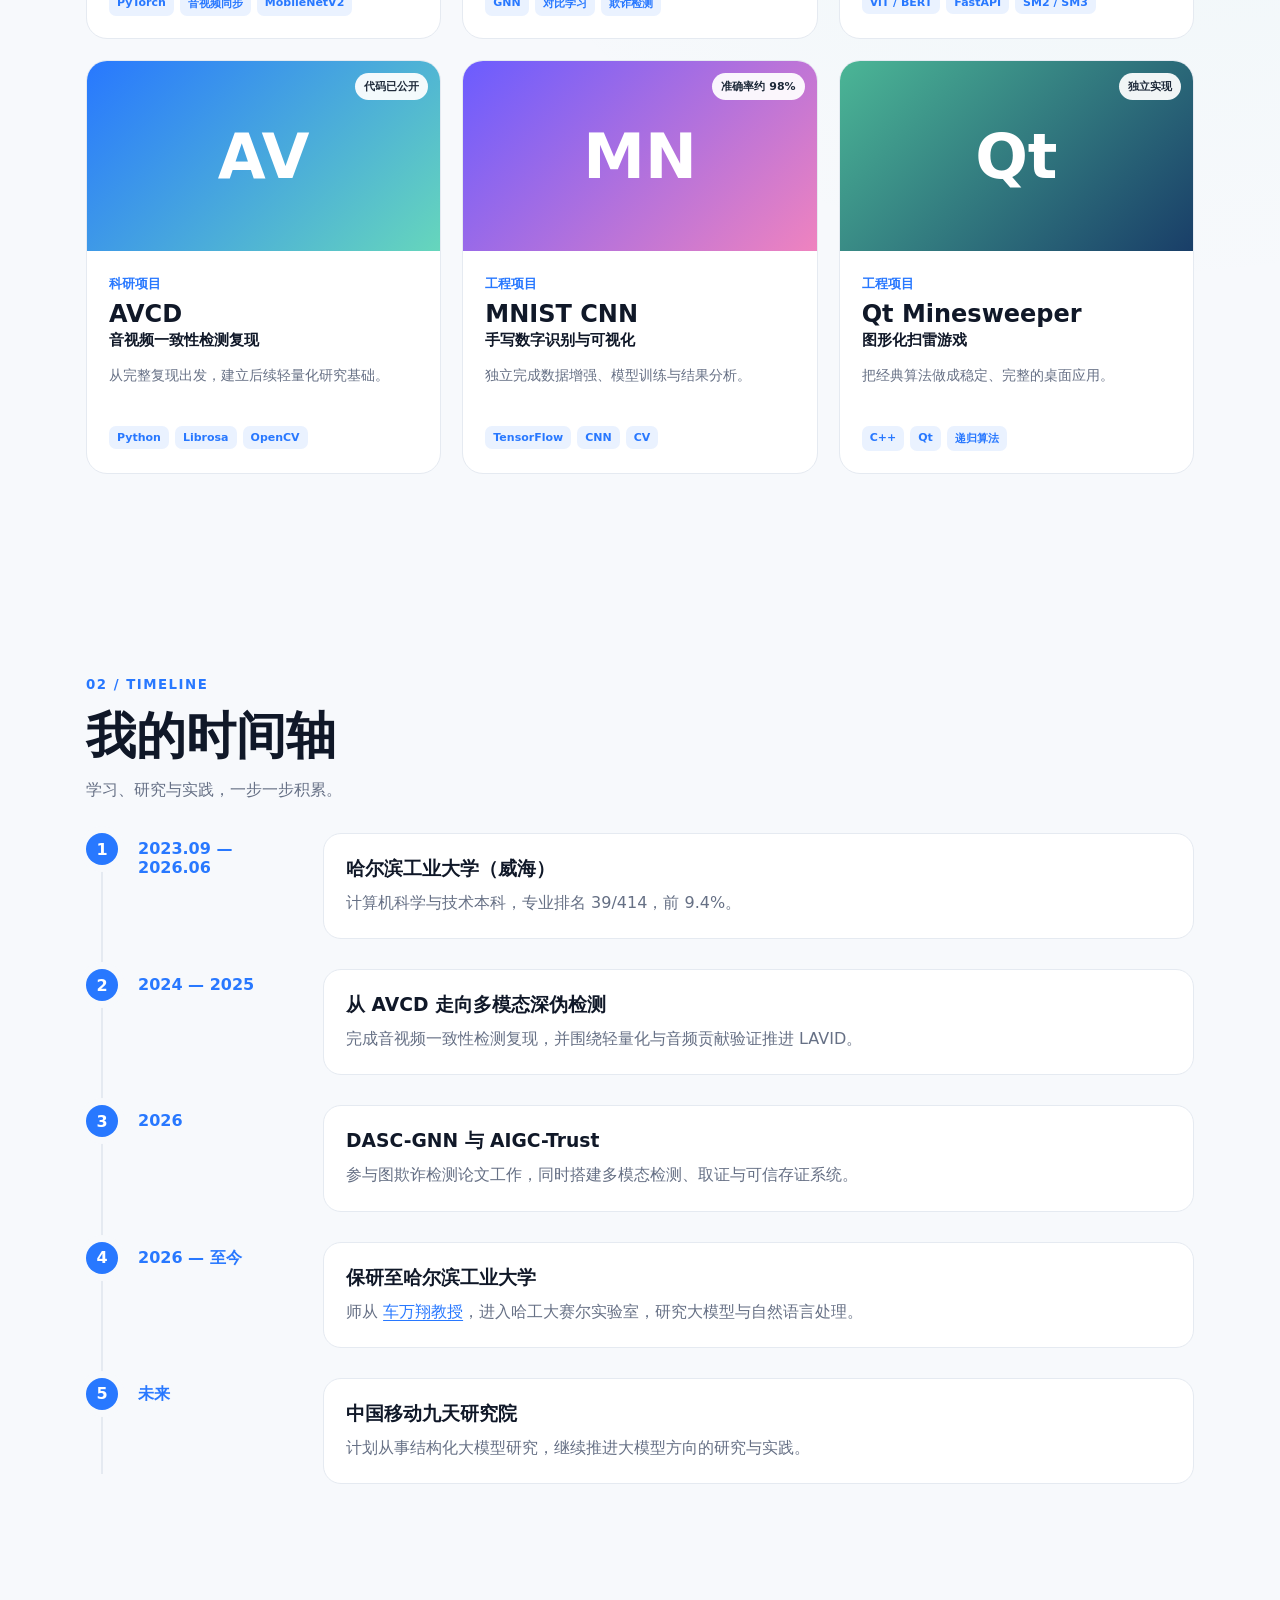
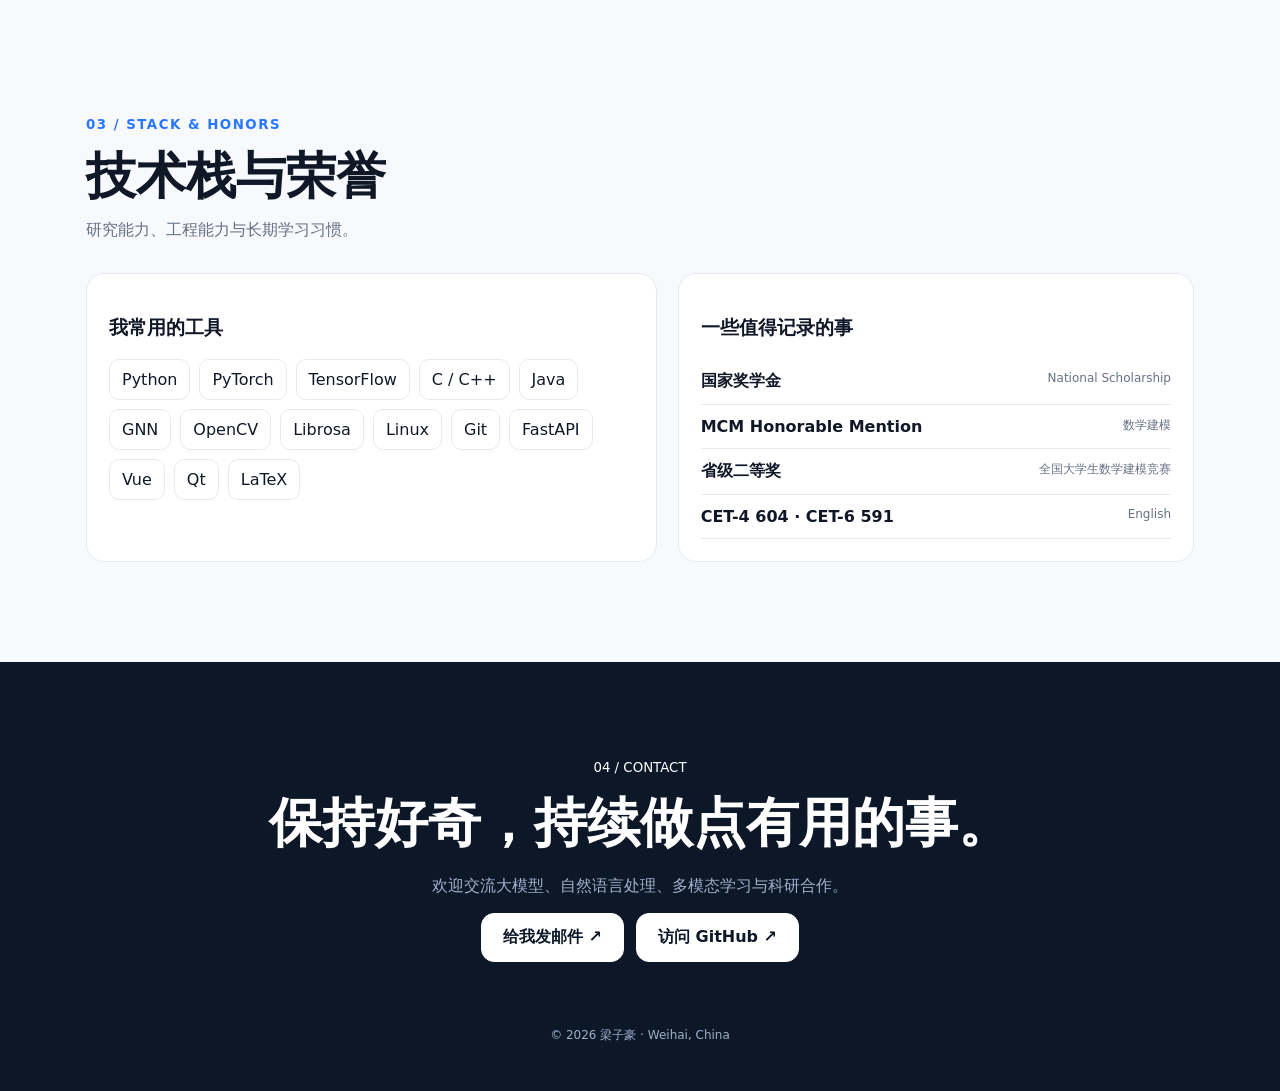
==== commit 0de4ff48: "Update personal homepage profile" ====
--- a/index.html
+++ b/index.html
@@ -1,334 +1,15 @@
-<!doctype html>
-<html lang="zh-CN" data-theme="dark">
-<head>
-  <meta charset="utf-8">
-  <meta name="viewport" content="width=device-width, initial-scale=1">
-  <meta name="theme-color" content="#0a0c0f">
-  <title>梁子豪 / Leo — Trustworthy Multimodal AI</title>
-  <meta name="description" content="梁子豪的个人科研主页：多模态深伪检测、图欺诈检测与可信人工智能系统。">
-  <meta property="og:type" content="website">
-  <meta property="og:title" content="梁子豪 / Leo — Trustworthy Multimodal AI">
-  <meta property="og:description" content="Researching trustworthy multimodal AI, from ideas to working systems.">
-  <meta property="og:image" content="https://lzh666-source.github.io/assets/og.png">
-  <meta property="og:url" content="https://lzh666-source.github.io/">
-  <meta name="twitter:card" content="summary_large_image">
-  <meta name="twitter:image" content="https://lzh666-source.github.io/assets/og.png">
-  <link rel="preload" href="assets/portrait.jpg" as="image">
-  <link rel="stylesheet" href="styles.css">
-  <script src="interactions.js" defer></script>
-</head>
-<body>
-  <div class="page-noise" aria-hidden="true"></div>
-  <div class="scroll-progress" aria-hidden="true"><span></span></div>
-  <div class="cursor cursor-dot" aria-hidden="true"></div>
-  <div class="cursor cursor-orbit" aria-hidden="true"><span>VIEW</span></div>
-
-  <header class="site-header" data-reveal>
-    <a class="brand magnetic" href="#top" aria-label="返回首页">
-      <span class="brand-mark">L/Z</span>
-      <span class="brand-meta">AI RESEARCHER<br>WEIHAI · CN</span>
-    </a>
-    <nav class="desktop-nav" aria-label="主导航">
-      <a href="#work"><span>01</span> 项目</a>
-      <a href="#about"><span>02</span> 关于</a>
-      <a href="#notes"><span>03</span> 经历</a>
-      <a href="#contact"><span>04</span> 联系</a>
-    </nav>
-    <div class="header-actions">
-      <button class="text-button" id="langToggle" type="button" aria-label="切换语言">EN</button>
-      <button class="theme-toggle magnetic" id="themeToggle" type="button" aria-label="切换明暗主题">
-        <span class="theme-icon" aria-hidden="true">◐</span>
-      </button>
-      <button class="menu-toggle" id="menuToggle" type="button" aria-expanded="false" aria-controls="mobileMenu">
-        <span></span><span></span><span class="sr-only">打开菜单</span>
-      </button>
-    </div>
-  </header>
-
-  <div class="mobile-menu" id="mobileMenu" aria-hidden="true">
-    <nav aria-label="移动端导航">
-      <a href="#work">01 / 项目</a>
-      <a href="#about">02 / 关于</a>
-      <a href="#notes">03 / 经历</a>
-      <a href="#contact">04 / 联系</a>
-    </nav>
-  </div>
-
-  <main id="top">
-    <section class="hero" aria-labelledby="hero-title">
-      <canvas id="particleField" aria-hidden="true"></canvas>
-      <div class="hero-glow" aria-hidden="true"></div>
-      <div class="hero-status" data-reveal>
-        <span class="status-dot"></span>
-        <span data-zh="开放科研交流与合作" data-en="OPEN TO RESEARCH COLLABORATION">开放科研交流与合作</span>
-      </div>
-
-      <div class="hero-title-wrap" data-reveal>
-        <p class="eyebrow" data-zh="可信多模态人工智能 · 研究者 / 构建者" data-en="TRUSTWORTHY MULTIMODAL AI · RESEARCHER / BUILDER">
-          可信多模态人工智能 · 研究者 / 构建者
-        </p>
-        <h1 id="hero-title" aria-label="Leo">
-          <span class="hero-letter" data-depth="0.5">L</span>
-          <span class="hero-letter outline" data-depth="0.9">E</span>
-          <span class="hero-letter" data-depth="1.25">O</span>
-        </h1>
-      </div>
-
-      <div class="hero-lower">
-        <figure class="portrait-wrap tilt-card" data-reveal>
-          <div class="portrait-frame">
-            <img src="assets/portrait.jpg" alt="梁子豪的个人照片" width="520" height="520">
-            <span class="portrait-index">PROFILE / 001</span>
-          </div>
-          <figcaption>梁子豪 · LEO LIANG</figcaption>
-        </figure>
-
-        <div class="hero-intro" data-reveal>
-          <p class="hero-kicker" data-zh="你好，我是梁子豪。" data-en="HI, I'M LEO LIANG.">你好，我是梁子豪。</p>
-          <p class="hero-copy" data-zh="我研究<span>音视频深伪检测</span>与<span>图欺诈检测</span>，也把论文里的想法做成真正可运行、可验证的系统。" data-en="I research <span>audio-visual deepfake detection</span> and <span>graph fraud detection</span> — then turn ideas from papers into systems that actually work.">
-            我研究<span>音视频深伪检测</span>与<span>图欺诈检测</span>，也把论文里的想法做成真正可运行、可验证的系统。
-          </p>
-          <div class="hero-cta">
-            <a class="button button-primary magnetic" href="#work">
-              <span data-zh="探索我的项目" data-en="EXPLORE MY WORK">探索我的项目</span>
-              <b aria-hidden="true">↘</b>
-            </a>
-            <a class="button button-ghost magnetic" href="https://github.com/lzh666-source" target="_blank" rel="noreferrer">
-              GITHUB <b aria-hidden="true">↗</b>
-            </a>
-          </div>
-        </div>
-
-        <div class="hero-coordinate" data-reveal aria-hidden="true">
-          <span>37.5° N</span>
-          <span>122.1° E</span>
-          <i></i>
-        </div>
-      </div>
-
-      <a class="scroll-cue" href="#work" aria-label="向下滚动查看项目">
-        <span>SCROLL TO DISCOVER</span>
-        <i aria-hidden="true"></i>
-      </a>
-    </section>
-
-    <div class="marquee" aria-hidden="true">
-      <div class="marquee-track">
-        <span>RESEARCH WITH RIGOR</span><i>✦</i>
-        <span>BUILD WITH PURPOSE</span><i>✦</i>
-        <span>TRUST BY DESIGN</span><i>✦</i>
-        <span>RESEARCH WITH RIGOR</span><i>✦</i>
-        <span>BUILD WITH PURPOSE</span><i>✦</i>
-        <span>TRUST BY DESIGN</span><i>✦</i>
-      </div>
-    </div>
-
-    <section class="section work-section" id="work" aria-labelledby="work-title">
-      <div class="section-heading" data-reveal>
-        <div>
-          <span class="section-index">01 / SELECTED WORK</span>
-          <h2 id="work-title" data-zh="选择重要的事，<br>做得<span>更深一点。</span>" data-en="CHOOSE WHAT MATTERS.<br>GO <span>ONE LEVEL DEEPER.</span>">
-            选择重要的事，<br>做得<span>更深一点。</span>
-          </h2>
-        </div>
-        <p data-zh="从模型复现到方法创新，再到可信系统工程。每一个项目都从一个具体问题开始。" data-en="From reproduction to method innovation and trustworthy systems engineering. Every project begins with a concrete problem.">
-          从模型复现到方法创新，再到可信系统工程。每一个项目都从一个具体问题开始。
-        </p>
-      </div>
-
-      <div class="project-list">
-        <article class="project project-featured tilt-card" data-project="lavid" data-cursor="OPEN" tabindex="0" role="button" aria-label="查看 LAVID 项目详情" data-reveal>
-          <div class="project-media">
-            <img src="assets/lavid.png" alt="LAVID 音视频深伪检测框架图" width="930" height="410">
-            <span class="project-number">01</span>
-            <span class="project-badge">IN PROGRESS</span>
-          </div>
-          <div class="project-copy">
-            <p class="project-type">RESEARCH / AUDIO-VISUAL AI</p>
-            <h3>LAVID</h3>
-            <p data-zh="让轻量模型真正使用音频，而不只是依赖视觉捷径。" data-en="Making lightweight models truly use audio, rather than falling back on visual shortcuts.">
-              让轻量模型真正使用音频，而不只是依赖视觉捷径。
-            </p>
-            <ul><li>PyTorch</li><li>MobileNetV2</li><li>Sync Learning</li></ul>
-          </div>
-          <span class="project-arrow" aria-hidden="true">↗</span>
-        </article>
-
-        <div class="project-pair">
-          <article class="project tilt-card" data-project="dasc" data-cursor="OPEN" tabindex="0" role="button" aria-label="查看 DASC-GNN 项目详情" data-reveal>
-            <div class="project-media">
-              <img src="assets/dasc-gnn.jpg" alt="DASC-GNN 图神经网络框架图" width="1200" height="520">
-              <span class="project-number">02</span>
-              <span class="project-badge">IEEE TDSC / REVIEW</span>
-            </div>
-            <div class="project-copy">
-              <p class="project-type">RESEARCH / GRAPH AI</p>
-              <h3>DASC-GNN</h3>
-              <p data-zh="识别同时进行特征伪装与关系伪装的欺诈节点。" data-en="Detecting fraudulent nodes disguised in both features and relationships.">
-                识别同时进行特征伪装与关系伪装的欺诈节点。
-              </p>
-              <ul><li>GNN</li><li>Contrastive Learning</li></ul>
-            </div>
-            <span class="project-arrow" aria-hidden="true">↗</span>
-          </article>
-
-          <article class="project project-dark tilt-card" data-project="aigc" data-cursor="OPEN" tabindex="0" role="button" aria-label="查看 AIGC-Trust 项目详情" data-reveal>
-            <div class="project-media">
-              <img src="assets/aigc-trust.jpg" alt="AIGC-Trust 系统架构图" width="1200" height="690">
-              <span class="project-number">03</span>
-              <span class="project-badge">SYSTEM DESIGN</span>
-            </div>
-            <div class="project-copy">
-              <p class="project-type">ENGINEERING / TRUSTWORTHY AI</p>
-              <h3>AIGC-Trust</h3>
-              <p data-zh="把 AIGC 检测做成可验证、可追踪的完整系统。" data-en="Turning AIGC detection into a verifiable and traceable end-to-end system.">
-                把 AIGC 检测做成可验证、可追踪的完整系统。
-              </p>
-              <ul><li>ViT / BERT</li><li>SM2 / SM3</li></ul>
-            </div>
-            <span class="project-arrow" aria-hidden="true">↗</span>
-          </article>
-        </div>
-
-        <div class="project-archive" data-reveal>
-          <div class="archive-label">
-            <span>OTHER EXPLORATIONS</span>
-            <span>04 — 06</span>
-          </div>
-          <button type="button" data-project="avcd" data-cursor="OPEN"><b>AVCD</b><span>音视频一致性检测复现</span><i>2024</i><em>↗</em></button>
-          <button type="button" data-project="mnist" data-cursor="OPEN"><b>MNIST CNN</b><span>手写数字识别与可视化</span><i>98% ACC.</i><em>↗</em></button>
-          <button type="button" data-project="qt" data-cursor="OPEN"><b>Qt Minesweeper</b><span>C++ 图形化扫雷游戏</span><i>DESKTOP</i><em>↗</em></button>
-        </div>
-      </div>
-    </section>
-
-    <section class="section about-section" id="about" aria-labelledby="about-title">
-      <div class="about-sticky">
-        <span class="section-index">02 / ABOUT</span>
-        <h2 id="about-title" data-zh="不只让模型<br><span>看起来有效。</span>" data-en="NOT JUST MODELS<br>THAT <span>LOOK EFFECTIVE.</span>">
-          不只让模型<br><span>看起来有效。</span>
-        </h2>
-        <div class="about-orbit" aria-hidden="true">
-          <i></i><i></i><i></i>
-          <b>TRUST</b>
-        </div>
-      </div>
-
-      <div class="about-content">
-        <p class="about-lead" data-zh="我更关心：模型为什么有效、是否真的使用了预期模态、在资源受限场景里能否部署，以及结果能否被验证与追踪。" data-en="I care about why a model works, whether it uses the intended modality, whether it can run under real constraints, and whether its outcomes can be verified and traced.">
-          我更关心：模型为什么有效、是否真的使用了预期模态、在资源受限场景里能否部署，以及结果能否被验证与追踪。
-        </p>
-        <p data-zh="目前就读于哈尔滨工业大学（威海）计算机科学与技术专业。我喜欢从论文中的一个细节出发，追问它在真实数据、真实算力和真实系统里会发生什么。" data-en="I study Computer Science at Harbin Institute of Technology, Weihai. I like starting from one detail in a paper and asking what happens with real data, real compute, and a real system.">
-          目前就读于哈尔滨工业大学（威海）计算机科学与技术专业。我喜欢从论文中的一个细节出发，追问它在真实数据、真实算力和真实系统里会发生什么。
-        </p>
-
-        <div class="metrics">
-          <div data-reveal><strong data-count="9.4">0</strong><sup>%</sup><span>专业排名 TOP</span></div>
-          <div data-reveal><strong data-count="414">0</strong><sup>人</sup><span>39 / 414</span></div>
-          <div data-reveal><strong data-count="604">0</strong><sup></sup><span>CET-4</span></div>
-          <div data-reveal><strong data-count="591">0</strong><sup></sup><span>CET-6</span></div>
-        </div>
-
-        <div class="toolkit" data-reveal>
-          <p>TOOLKIT / METHODS</p>
-          <div>
-            <span>Python</span><span>PyTorch</span><span>TensorFlow</span><span>C / C++</span>
-            <span>GNN</span><span>OpenCV</span><span>Librosa</span><span>FastAPI</span>
-            <span>Linux</span><span>Git</span><span>Qt</span><span>LaTeX</span>
-          </div>
-        </div>
-      </div>
-    </section>
-
-    <section class="section notes-section" id="notes" aria-labelledby="notes-title">
-      <div class="section-heading compact" data-reveal>
-        <div>
-          <span class="section-index">03 / JOURNEY</span>
-          <h2 id="notes-title" data-zh="正在发生的<br><span>研究旅程。</span>" data-en="A RESEARCH JOURNEY<br><span>IN MOTION.</span>">
-            正在发生的<br><span>研究旅程。</span>
-          </h2>
-        </div>
-      </div>
-
-      <ol class="timeline">
-        <li data-reveal>
-          <time>2023.09 — NOW</time>
-          <div class="timeline-dot"></div>
-          <article>
-            <span>EDUCATION</span>
-            <h3>哈尔滨工业大学（威海）</h3>
-            <p>计算机科学与技术本科 · 专业排名 39 / 414</p>
-          </article>
-        </li>
-        <li data-reveal>
-          <time>2024 — 2025</time>
-          <div class="timeline-dot"></div>
-          <article>
-            <span>DEEPFAKE RESEARCH</span>
-            <h3>从 AVCD 走向 LAVID</h3>
-            <p>完成音视频一致性检测复现，进一步探索轻量化与音频贡献验证。</p>
-          </article>
-        </li>
-        <li data-reveal>
-          <time>2025 — 2026</time>
-          <div class="timeline-dot"></div>
-          <article>
-            <span>GRAPH & SYSTEM</span>
-            <h3>DASC-GNN × AIGC-Trust</h3>
-            <p>参与图欺诈检测论文研究，同时搭建多模态内容安全可信系统。</p>
-          </article>
-        </li>
-      </ol>
-
-      <div class="honor-strip" data-reveal>
-        <span>HONORS</span>
-        <div>
-          <b>国家奖学金</b>
-          <b>国家励志奖学金</b>
-          <b>MCM Honorable Mention</b>
-          <b>全国大学生数学建模竞赛 · 省级二等奖</b>
-        </div>
-      </div>
-    </section>
-
-    <section class="contact-section" id="contact" aria-labelledby="contact-title">
-      <div class="contact-orb" aria-hidden="true"></div>
-      <span class="section-index">04 / CONTACT</span>
-      <p data-zh="有一个值得一起研究的问题？" data-en="GOT A QUESTION WORTH EXPLORING?">有一个值得一起研究的问题？</p>
-      <h2 id="contact-title" data-zh="让我们把它<br><span>做出来。</span>" data-en="LET'S MAKE IT<br><span>REAL.</span>">
-        让我们把它<br><span>做出来。</span>
-      </h2>
-      <div class="contact-actions">
-        <a class="contact-link magnetic" href="mailto:2023212194@stu.hit.edu.cn">
-          <span>2023212194@stu.hit.edu.cn</span><b>↗</b>
-        </a>
-        <a class="contact-link magnetic" href="https://github.com/lzh666-source" target="_blank" rel="noreferrer">
-          <span>GITHUB / LZH666-SOURCE</span><b>↗</b>
-        </a>
-      </div>
-      <footer>
-        <span>© 2026 LEO LIANG</span>
-        <span>DESIGNED WITH CURIOSITY</span>
-        <a href="#top">BACK TO TOP ↑</a>
-      </footer>
-    </section>
-  </main>
-
-  <dialog class="project-dialog" id="projectDialog" aria-labelledby="dialogTitle">
-    <button class="dialog-close magnetic" type="button" aria-label="关闭项目详情">×</button>
-    <div class="dialog-index">PROJECT / <span id="dialogIndex">01</span></div>
-    <div class="dialog-layout">
-      <div>
-        <p id="dialogType">RESEARCH</p>
-        <h2 id="dialogTitle">LAVID</h2>
-        <div class="dialog-tags" id="dialogTags"></div>
-      </div>
-      <div>
-        <p class="dialog-summary" id="dialogSummary"></p>
-        <div class="dialog-detail" id="dialogDetail"></div>
-      </div>
-    </div>
-    <img id="dialogImage" src="assets/lavid.png" alt="">
-  </dialog>
-</body>
-</html>
+<!doctype html><html lang="zh-CN" data-theme="light"><head><meta charset="utf-8"><meta name="viewport" content="width=device-width,initial-scale=1"><title>梁子豪 | 多模态可信人工智能</title><meta name="description" content="梁子豪的个人科研主页"><style>
+:root{--bg:#f7f9fc;--card:#fff;--ink:#101828;--muted:#667085;--line:#e5eaf1;--blue:#2878ff;--soft:#eaf2ff;--shadow:0 22px 60px rgba(20,45,80,.13)}[data-theme=dark]{--bg:#0c111a;--card:#151c27;--ink:#edf3ff;--muted:#9ba8ba;--line:#283346;--soft:#172a4c;--shadow:0 22px 60px #0007}*{box-sizing:border-box}html{scroll-behavior:smooth}body{margin:0;background:var(--bg);color:var(--ink);font-family:Inter,"PingFang SC","Microsoft YaHei",system-ui,sans-serif;transition:.3s;background-image:radial-gradient(circle at 10% 8%,#2878ff16,transparent 28%),radial-gradient(circle at 90% 25%,#56d0b814,transparent 24%)}a{color:inherit;text-decoration:none}button{font:inherit}.progress{position:fixed;z-index:99;top:0;left:0;height:3px;width:0;background:linear-gradient(90deg,#2878ff,#64d9bd)}header{height:74px;position:sticky;top:0;z-index:30;display:flex;align-items:center;justify-content:space-between;padding:0 5vw;background:color-mix(in srgb,var(--bg) 86%,transparent);backdrop-filter:blur(18px);border-bottom:1px solid var(--line)}.logo{font-size:22px;font-weight:900}.logo:after{content:"";display:inline-block;width:8px;height:8px;background:var(--blue);border-radius:50%;margin-left:6px;box-shadow:0 0 14px var(--blue)}nav{display:flex;gap:28px}nav a{font-size:14px;color:var(--muted);position:relative}nav a:after{content:"";position:absolute;bottom:-9px;left:0;right:100%;height:2px;background:var(--blue);transition:.25s}nav a:hover:after,nav a.active:after{right:0}nav a.active{color:var(--ink)}.actions{display:flex;gap:8px}.actions button{border:1px solid var(--line);background:var(--card);color:var(--ink);padding:9px 12px;border-radius:11px;cursor:pointer}.hero{min-height:calc(100vh - 74px);display:grid;place-items:center;text-align:center;padding:65px 20px;position:relative;overflow:hidden}.ring{position:absolute;width:510px;height:510px;border:1px solid #2878ff30;border-radius:50%;animation:spin 18s linear infinite}.ring:after{content:"";position:absolute;inset:-80px;border:1px solid #2878ff18;border-radius:50%}@keyframes spin{to{transform:rotate(360deg)}}.hero-in{max-width:830px;position:relative;z-index:2}.avatar{width:145px;height:145px;border-radius:50%;object-fit:cover;border:6px solid var(--card);box-shadow:0 0 0 1px var(--line),0 18px 55px #2878ff35;animation:float 4s ease-in-out infinite}@keyframes float{50%{transform:translateY(-9px)}}.hello{color:var(--blue);font-weight:750;margin:24px 0 10px}.hero h1{font-size:clamp(44px,7vw,76px);line-height:1.05;margin:0;letter-spacing:-3px}.hero h1 span{color:var(--blue)}.hero h2{font-size:clamp(18px,2.5vw,26px);color:var(--muted);font-weight:550;margin:22px 0}.desc{max-width:680px;margin:auto;color:var(--muted);line-height:1.9}.btns{display:flex;justify-content:center;gap:12px;margin-top:30px}.btn{display:inline-block;padding:13px 21px;border-radius:13px;border:1px solid var(--line);background:var(--card);color:var(--ink);font-weight:750;transition:.25s}.btn.primary{background:var(--blue);color:white;border-color:var(--blue);box-shadow:0 12px 30px #2878ff40}.btn:hover{transform:translateY(-3px)}.facts{display:flex;justify-content:center;gap:12px;flex-wrap:wrap;margin-top:38px}.fact{min-width:145px;background:var(--card);border:1px solid var(--line);border-radius:15px;padding:14px}.fact b{display:block;font-size:20px}.fact small{color:var(--muted)}section.content{max-width:1160px;margin:auto;padding:100px 26px}.title small{color:var(--blue);font-weight:850;letter-spacing:1.5px}.title h2{font-size:clamp(34px,5vw,50px);margin:10px 0}.title p{color:var(--muted);margin:0 0 32px}.filters{display:flex;gap:8px;margin-bottom:25px}.filters button{border:1px solid var(--line);background:var(--card);color:var(--muted);border-radius:100px;padding:9px 15px;cursor:pointer}.filters button.active{background:var(--ink);color:var(--bg)}.grid{display:grid;grid-template-columns:repeat(3,1fr);gap:21px}.card{border:1px solid var(--line);background:var(--card);border-radius:21px;overflow:hidden;transition:.3s;cursor:pointer}.card:hover{transform:translateY(-8px);box-shadow:var(--shadow);border-color:#2878ff66}.cover{height:190px;position:relative;display:grid;place-items:center;overflow:hidden;background:linear-gradient(135deg,#2878ff,#66d6bc);color:white;font-size:62px;font-weight:900}.cover img{width:100%;height:100%;object-fit:contain;background:white}.cover.pink{background:linear-gradient(135deg,#6b5cff,#ef83bf)}.cover.green{background:linear-gradient(135deg,#4bb696,#193e68)}.cover span{position:absolute;top:12px;right:12px;background:#fffe;color:#1d2939;font-size:11px;padding:6px 9px;border-radius:100px}.body{padding:22px}.body small{color:var(--blue);font-weight:800}.body h3{font-size:24px;margin:7px 0 3px}.body h4{font-size:15px;margin:0 0 10px}.body p{color:var(--muted);font-size:14px;line-height:1.7;min-height:48px}.tags{display:flex;flex-wrap:wrap;gap:6px}.tags b{font-size:11px;color:var(--blue);background:var(--soft);padding:5px 8px;border-radius:7px}.timeline{position:relative}.timeline:before{content:"";position:absolute;left:15px;top:10px;bottom:10px;width:2px;background:var(--line)}.event{display:grid;grid-template-columns:32px 165px 1fr;gap:20px;margin-bottom:30px}.dot{z-index:1;width:32px;height:32px;border-radius:50%;display:grid;place-items:center;background:var(--blue);color:white;font-weight:800;box-shadow:0 0 0 7px var(--bg)}.event time{color:var(--blue);font-weight:750;padding-top:6px}.event article,.panel{background:var(--card);border:1px solid var(--line);border-radius:18px;padding:22px}.event h3{margin:0 0 7px}.event p{margin:0;color:var(--muted);line-height:1.7}.stack{display:grid;grid-template-columns:1.05fr .95fr;gap:21px}.cloud{display:flex;flex-wrap:wrap;gap:9px}.cloud span{border:1px solid var(--line);padding:10px 12px;border-radius:10px;transition:.2s}.cloud span:hover{background:var(--blue);color:white;transform:rotate(-2deg)}.honors{list-style:none;padding:0;margin:0}.honors li{padding:12px 0;border-bottom:1px solid var(--line);display:flex;justify-content:space-between;gap:18px}.honors span{font-size:12px;color:var(--muted);text-align:right}footer{text-align:center;padding:95px 20px 35px;background:#0c1728;color:white}footer h2{font-size:clamp(34px,5vw,53px);margin:12px}footer p{color:#9fb0ca}footer .btn{background:white;color:#0c1728;border-color:white;margin:0 6px 10px}footer .btn:hover{box-shadow:0 14px 30px #0004}.copy{margin-top:55px;font-size:12px}.reveal{opacity:0;transform:translateY(24px);transition:.7s}.reveal.show{opacity:1;transform:none}.modal{position:fixed;inset:0;z-index:60;display:none;place-items:center;padding:20px;background:#050a14b8;backdrop-filter:blur(8px)}.modal.open{display:grid}.modal-box{max-width:680px;width:100%;background:var(--card);border-radius:22px;padding:30px;position:relative}.close{position:absolute;right:15px;top:14px;width:36px;height:36px;border:0;border-radius:50%;background:var(--soft);color:var(--ink);cursor:pointer}.modal-img{width:100%;max-height:310px;object-fit:contain;background:white;border:1px solid var(--line);border-radius:14px;margin:10px 0 16px}.modal-img[hidden]{display:none}.modal-box h2{font-size:32px;margin:5px 0}.modal-box p{color:var(--muted);line-height:1.85}@media(max-width:900px){nav{display:none}.grid{grid-template-columns:repeat(2,1fr)}.stack{grid-template-columns:1fr}.event{grid-template-columns:32px 1fr}.event time,.event article{grid-column:2}}@media(max-width:620px){.grid{grid-template-columns:1fr}section.content{padding:78px 18px}.facts{display:grid;grid-template-columns:1fr 1fr}.fact:last-child{grid-column:1/3}}
+</style><link rel="stylesheet" href="css/readability-overrides.css"></head><body><div class="progress"></div><header><a class="logo" href="#about">Leo</a><nav><a class="active" href="#about">关于我</a><a href="#projects">个人项目</a><a href="#timeline">时间轴</a><a href="#skills">技术栈</a><a href="#contact">联系我</a></nav><div class="actions"><button id="lang">EN</button><button id="theme">☾</button></div></header><main>
+<section class="hero" id="about"><div class="ring"></div><div class="hero-in reveal"><img class="avatar" src="[data-uri]" alt="梁子豪证件照"><p class="hello" data-zh="你好，很高兴认识你" data-en="Hello, nice to meet you">你好，很高兴认识你</p><h1 data-zh="我是<span>梁子豪</span>。" data-en="I'm <span>Leo</span>.">我是<span>梁子豪</span>。</h1><h2 data-zh="已保研至哈尔滨工业大学，研究大模型与自然语言处理" data-en="Admitted to Harbin Institute of Technology for graduate study, researching LLMs and NLP">已保研至哈尔滨工业大学，研究大模型与自然语言处理</h2><p class="desc" data-zh="就读于哈尔滨工业大学（威海）计算机科学与技术专业，已保研至哈尔滨工业大学，师从 <a class="inline-link" href="https://chewanxiang.com/zh/" target="_blank" rel="noopener">车万翔教授</a>。未来将到中国移动九天研究院从事结构化大模型研究，已进入哈工大赛尔实验室，研究方向为大模型与自然语言处理。" data-en="Computer Science undergraduate at HIT (Weihai), admitted to HIT for graduate study with Professor <a class="inline-link" href="https://chewanxiang.com/zh/" target="_blank" rel="noopener">Wanxiang Che</a>. I will work on structured large language models at China Mobile Jiutian Research Institute and join the HIT Sail Lab, focusing on LLMs and NLP.">就读于哈尔滨工业大学（威海）计算机科学与技术专业，已保研至哈尔滨工业大学，师从 <a class="inline-link" href="https://chewanxiang.com/zh/" target="_blank" rel="noopener">车万翔教授</a>。未来将到中国移动九天研究院从事结构化大模型研究，已进入哈工大赛尔实验室，研究方向为大模型与自然语言处理。</p><div class="btns"><a class="btn primary" href="#projects">查看项目 ↓</a><a class="btn" href="https://github.com/lzh666-source" target="_blank">GitHub ↗</a></div><div class="facts"><div class="fact"><b>Top 9.4%</b><small>专业排名 39 / 414</small></div><div class="fact"><b>3+</b><small>科研方向与论文项目</small></div><div class="fact"><b>HIT</b><small>赛尔实验室 / NLP</small></div></div></div></section>
+<section class="content" id="projects"><div class="title reveal"><small>01 / PROJECTS</small><h2>个人项目</h2><p>从论文问题出发，也把想法真正做成可以运行的系统。</p></div><div class="filters reveal"><button class="active" data-f="all">全部</button><button data-f="research">科研项目</button><button data-f="engineering">工程项目</button></div><div class="grid">
+<article class="card reveal" data-k="research" data-t="LAVID" data-d="面向资源受限场景的轻量级音视频深度伪造检测。独立训练视觉分支与 mouth-mel 同步分支，再以受控权重融合同步异常信号，避免模型退化为只依赖视觉的判别器。"><div class="cover"><img src="[data-uri]" alt="LAVID 最新框架图"><span>研究进行中</span></div><div class="body"><small>科研项目</small><h3>LAVID</h3><h4>轻量级音视频深度伪造检测</h4><p>让轻量模型真正使用音频，而不只是依赖视觉捷径。</p><div class="tags"><b>PyTorch</b><b>音视频同步</b><b>MobileNetV2</b></div></div></article>
+<article class="card reveal" data-k="research" data-t="DASC-GNN" data-d="面向图欺诈检测中的特征伪装与关系伪装，结合标签增强节点表示、密度感知子结构对比损失和多关系聚合器。共同作者，论文正在 IEEE TDSC 审稿。"><div class="cover"><img src="[data-uri]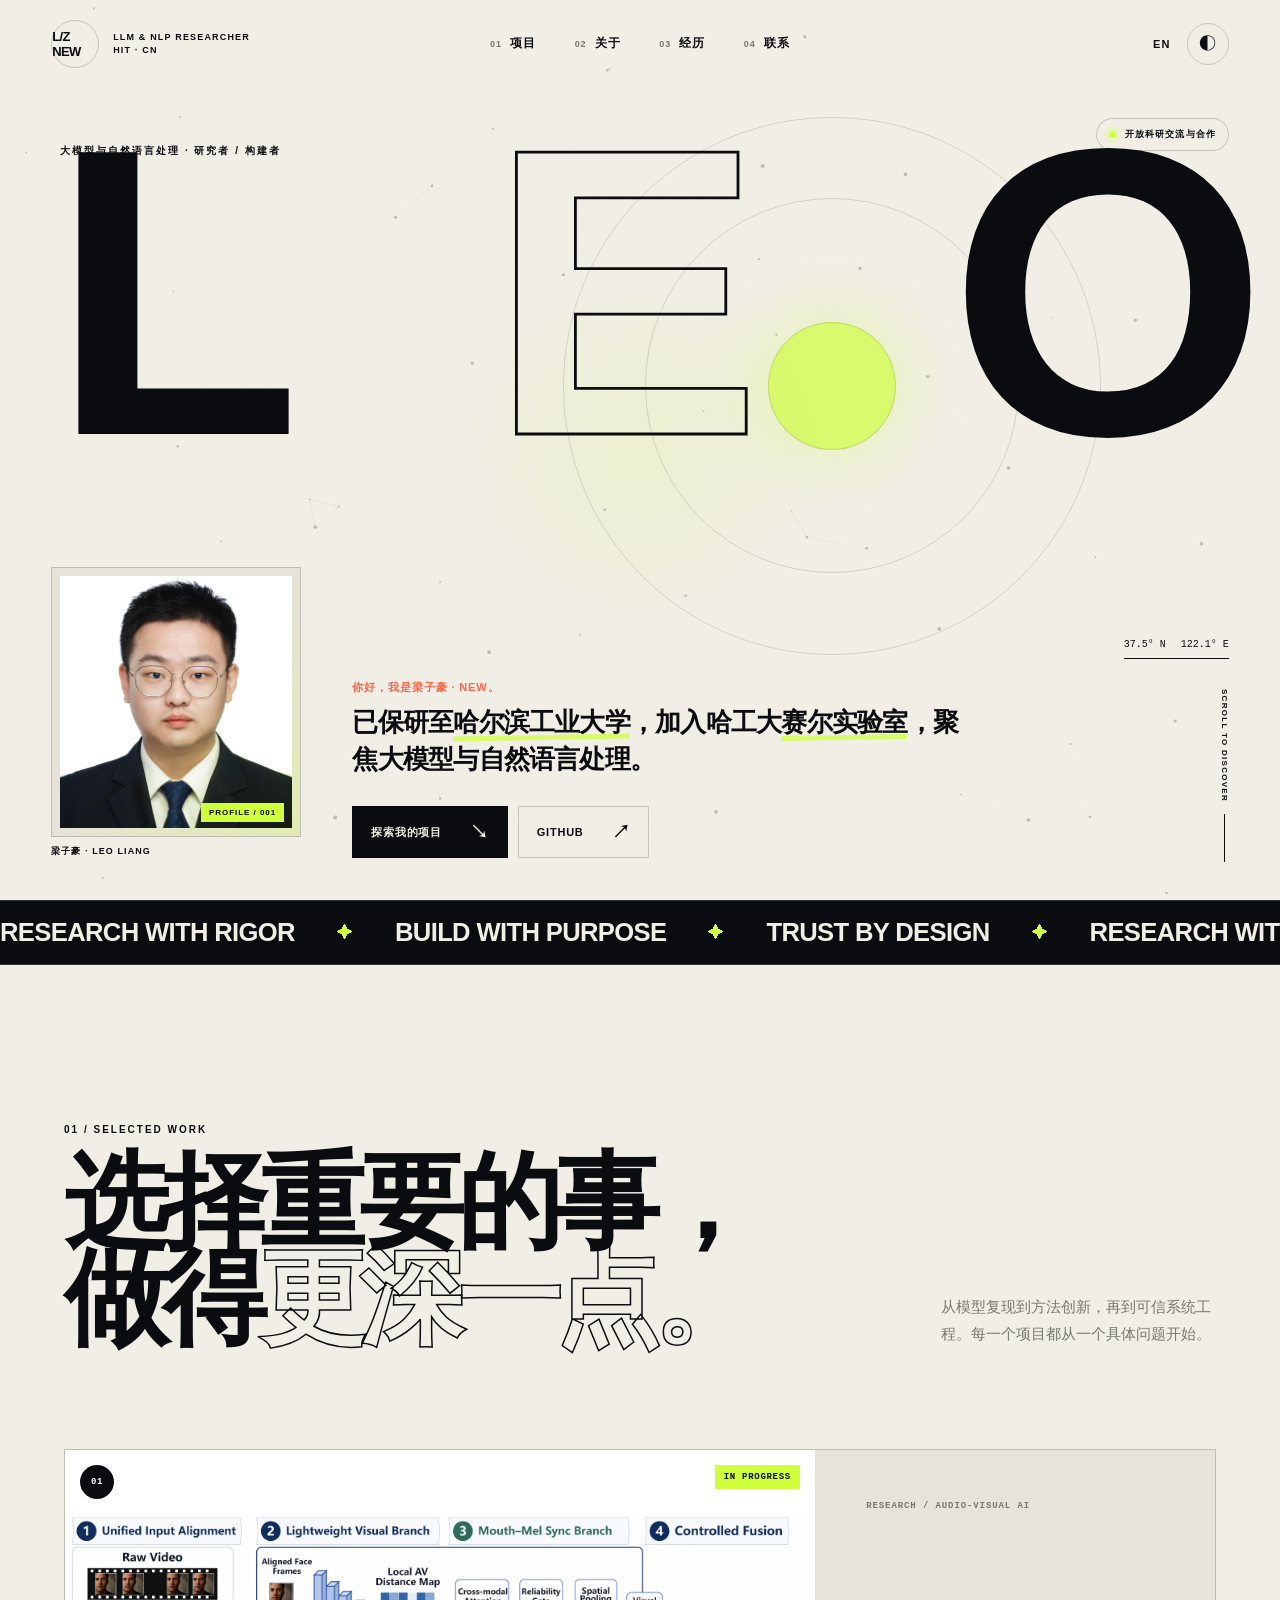
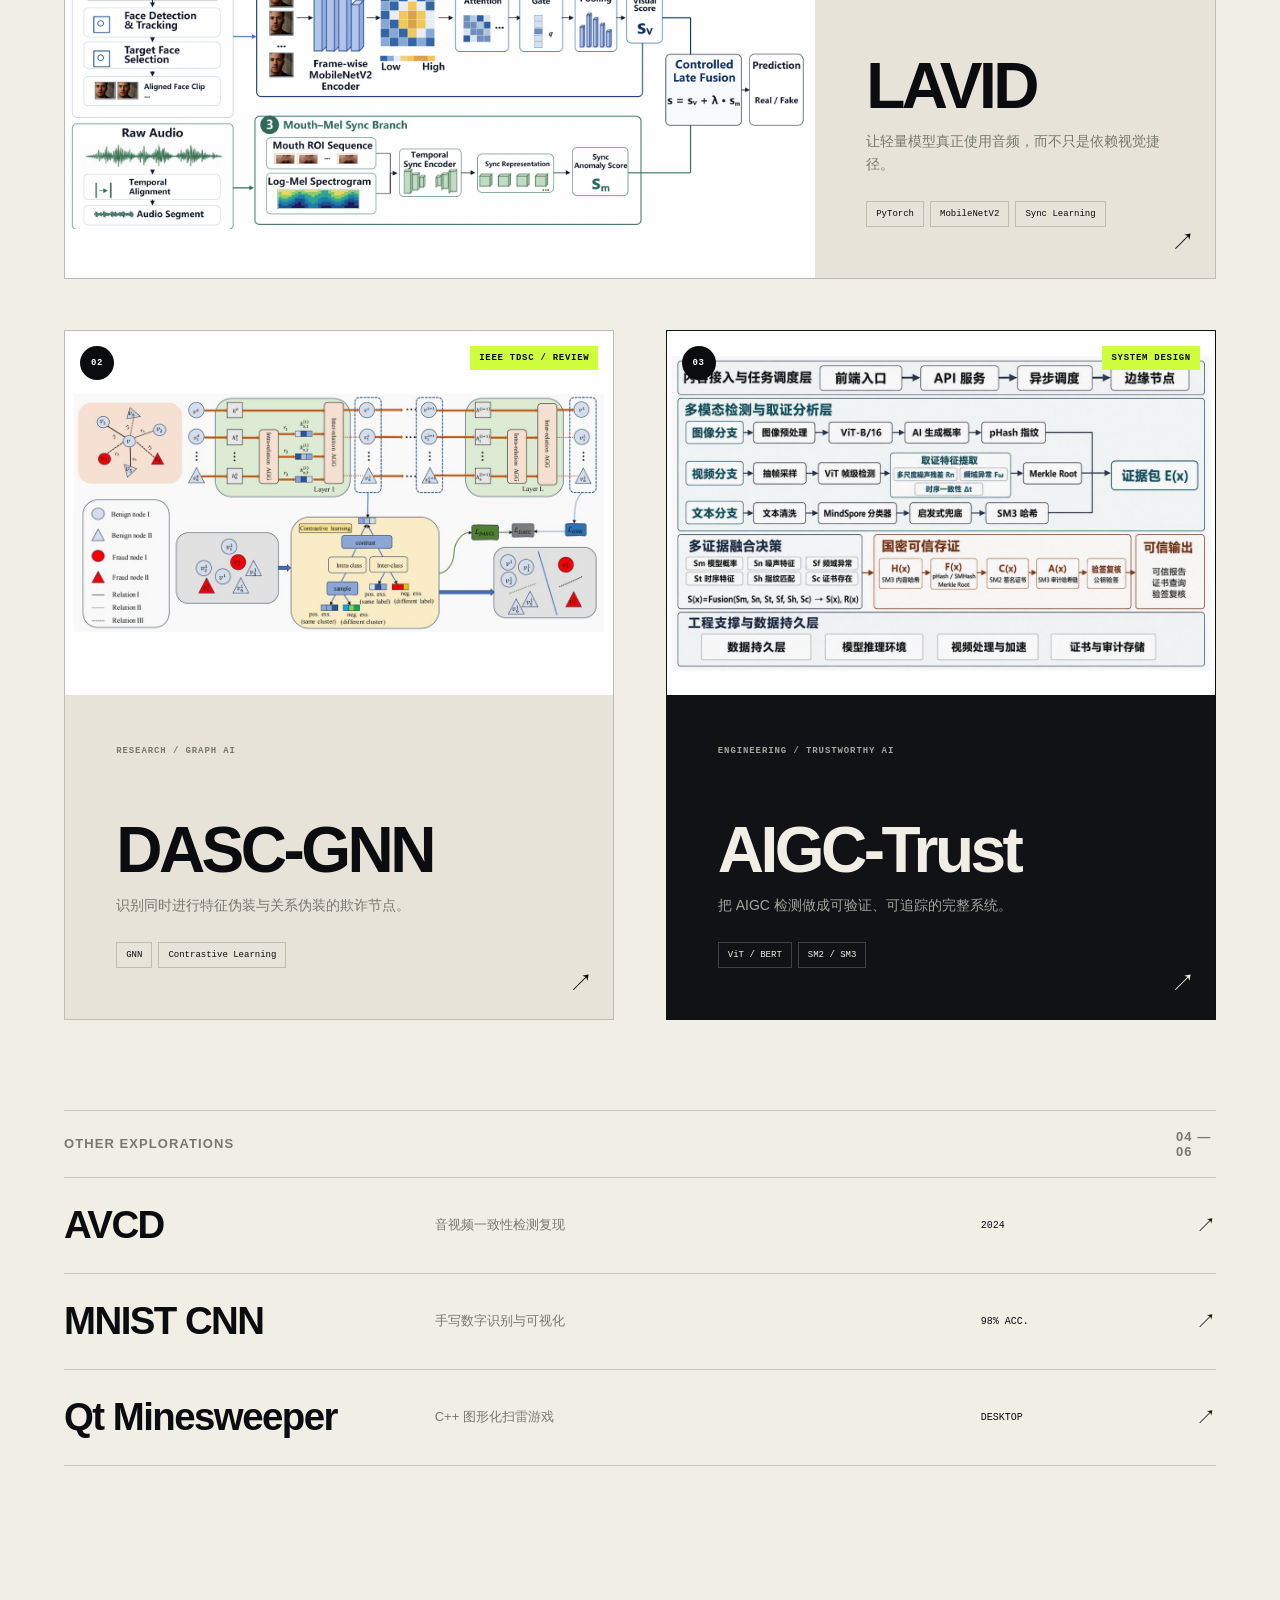
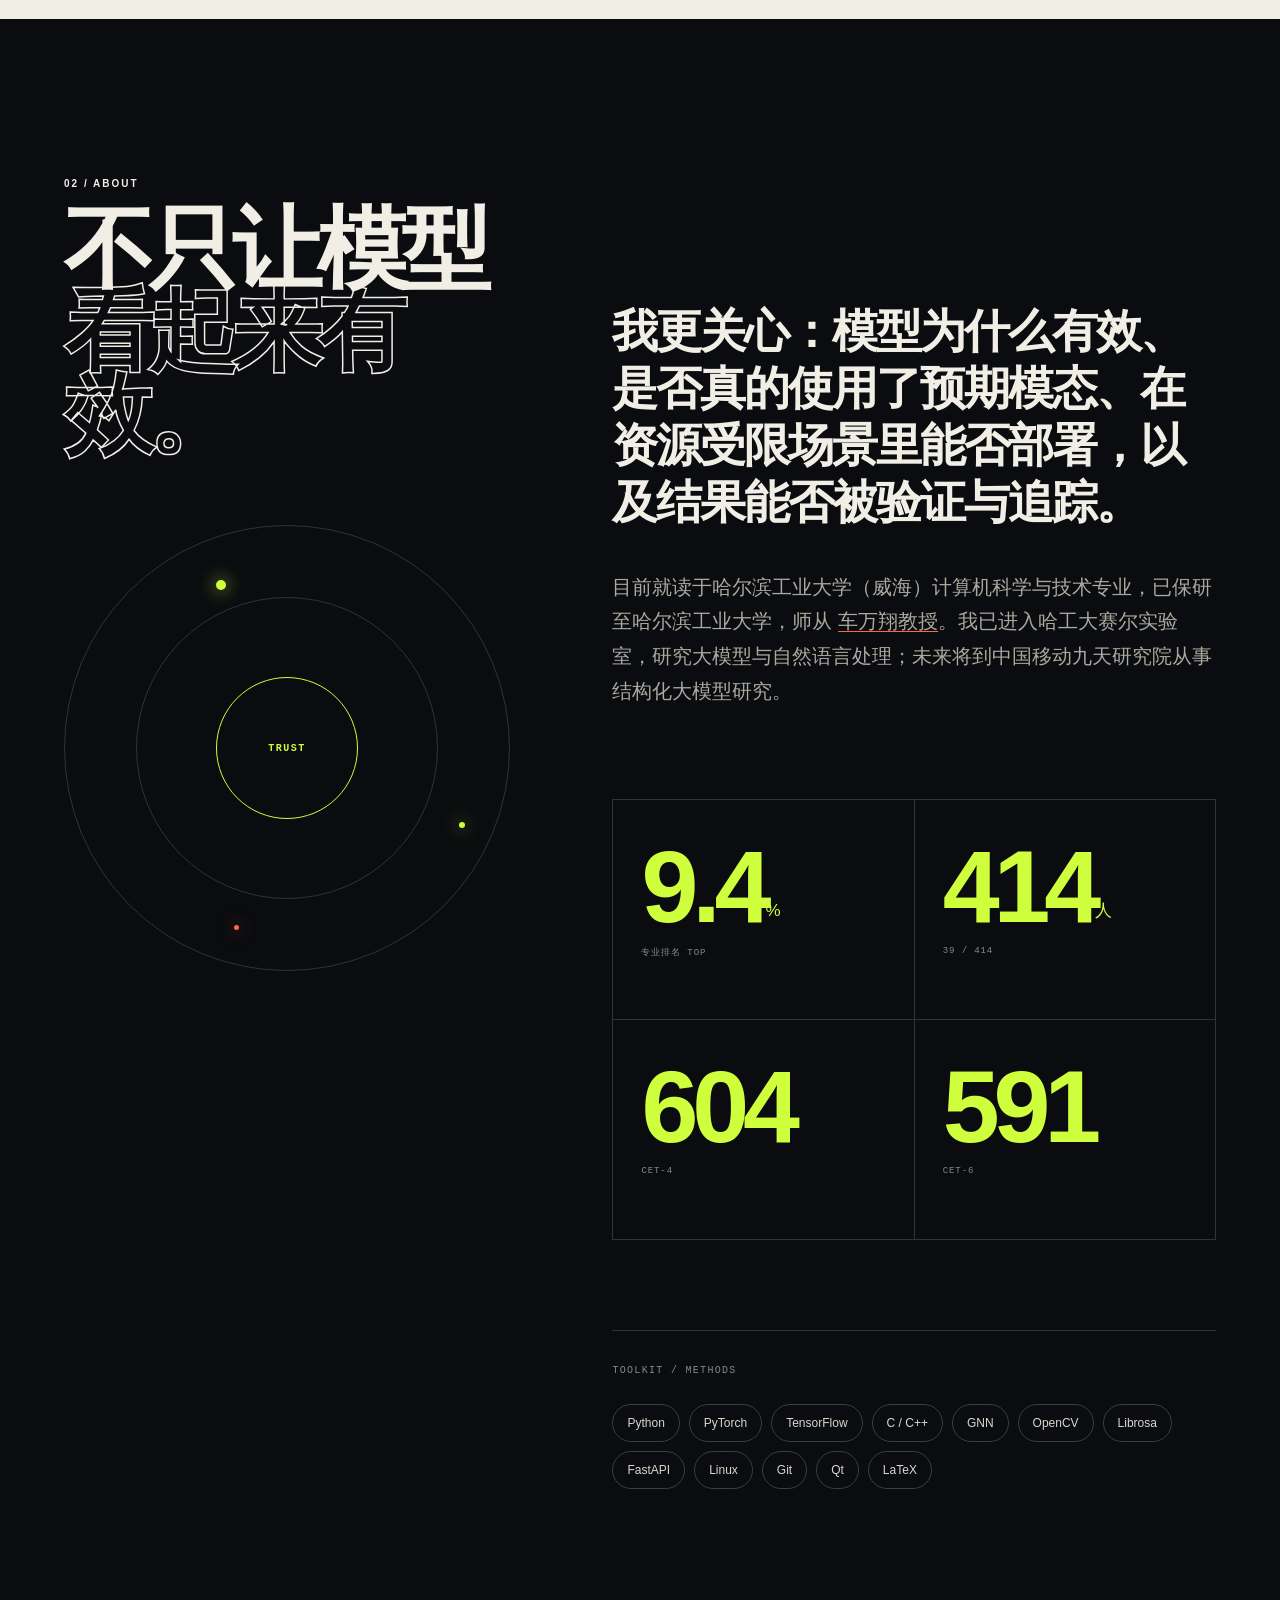
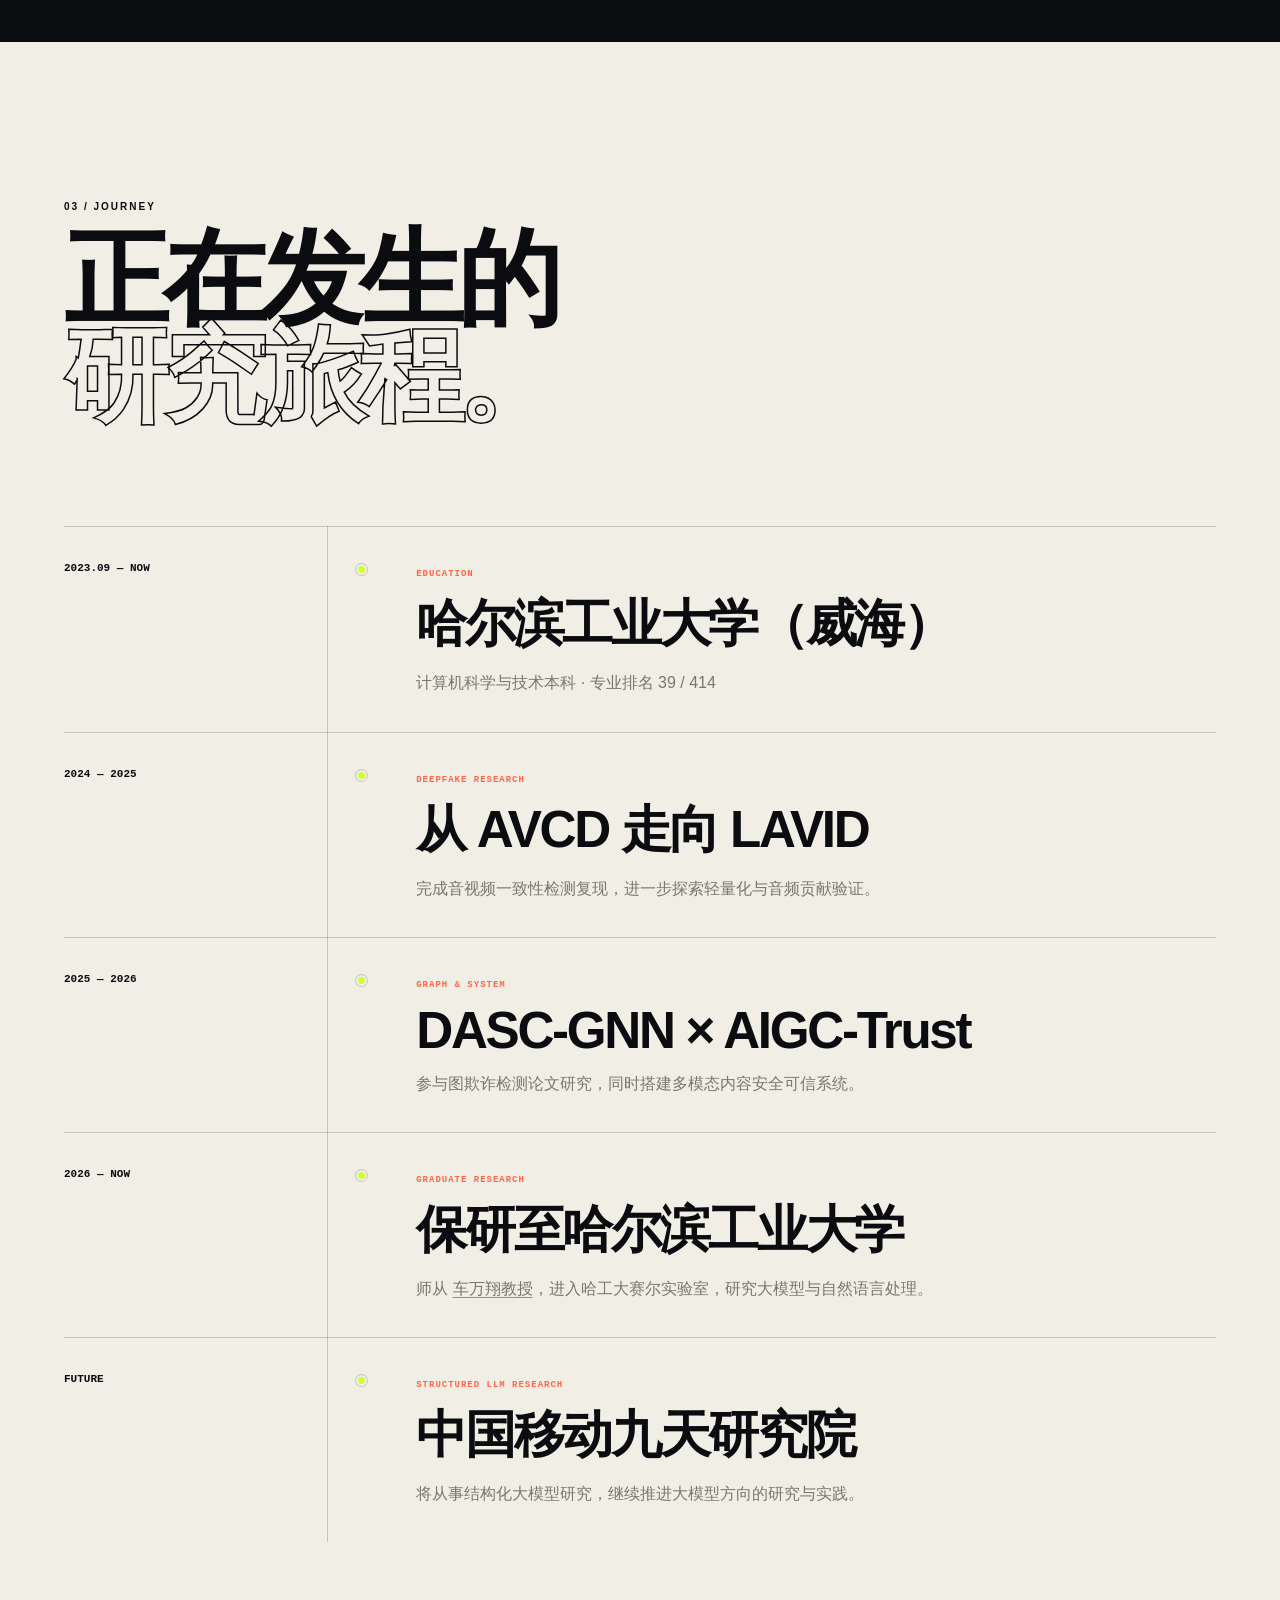
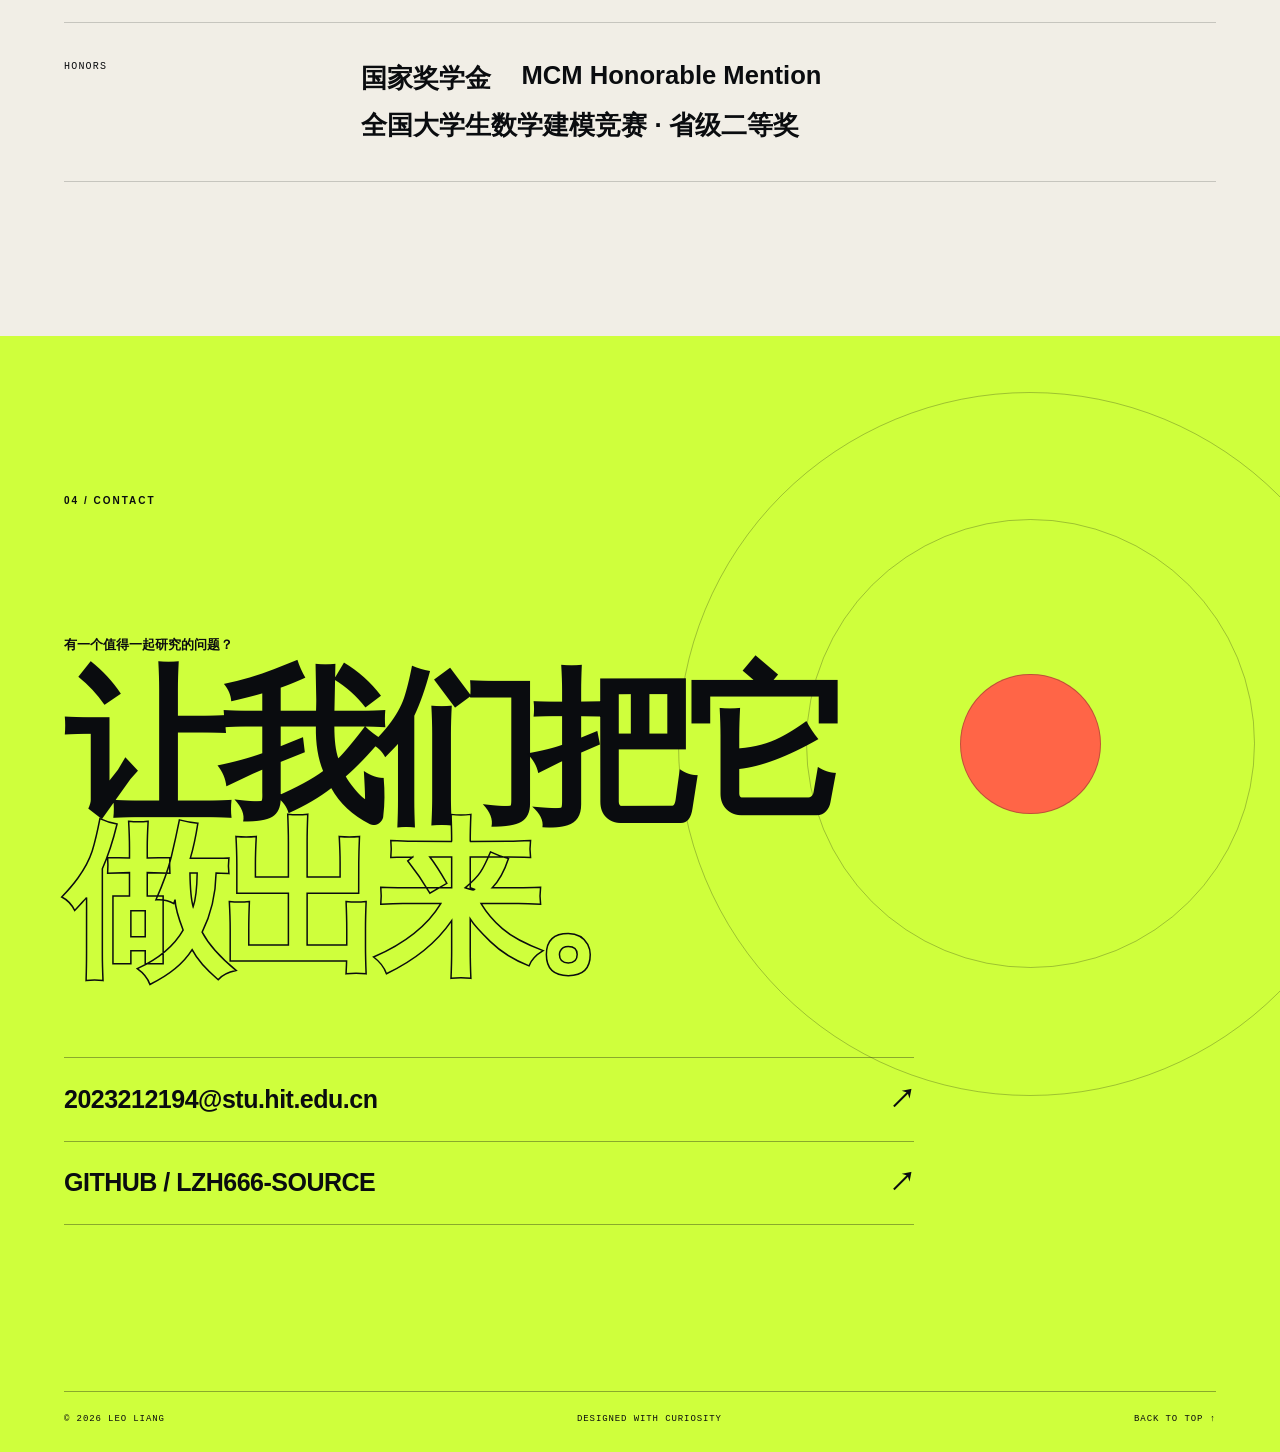
==== commit e9535e13: "Update homepage profile for HIT graduate research" ====
--- a/index.html
+++ b/index.html
@@ -1,15 +1,351 @@
-<!doctype html><html lang="zh-CN" data-theme="light"><head><meta charset="utf-8"><meta name="viewport" content="width=device-width,initial-scale=1"><title>梁子豪 | 多模态可信人工智能</title><meta name="description" content="梁子豪的个人科研主页"><style>
-:root{--bg:#f7f9fc;--card:#fff;--ink:#101828;--muted:#667085;--line:#e5eaf1;--blue:#2878ff;--soft:#eaf2ff;--shadow:0 22px 60px rgba(20,45,80,.13)}[data-theme=dark]{--bg:#0c111a;--card:#151c27;--ink:#edf3ff;--muted:#9ba8ba;--line:#283346;--soft:#172a4c;--shadow:0 22px 60px #0007}*{box-sizing:border-box}html{scroll-behavior:smooth}body{margin:0;background:var(--bg);color:var(--ink);font-family:Inter,"PingFang SC","Microsoft YaHei",system-ui,sans-serif;transition:.3s;background-image:radial-gradient(circle at 10% 8%,#2878ff16,transparent 28%),radial-gradient(circle at 90% 25%,#56d0b814,transparent 24%)}a{color:inherit;text-decoration:none}button{font:inherit}.progress{position:fixed;z-index:99;top:0;left:0;height:3px;width:0;background:linear-gradient(90deg,#2878ff,#64d9bd)}header{height:74px;position:sticky;top:0;z-index:30;display:flex;align-items:center;justify-content:space-between;padding:0 5vw;background:color-mix(in srgb,var(--bg) 86%,transparent);backdrop-filter:blur(18px);border-bottom:1px solid var(--line)}.logo{font-size:22px;font-weight:900}.logo:after{content:"";display:inline-block;width:8px;height:8px;background:var(--blue);border-radius:50%;margin-left:6px;box-shadow:0 0 14px var(--blue)}nav{display:flex;gap:28px}nav a{font-size:14px;color:var(--muted);position:relative}nav a:after{content:"";position:absolute;bottom:-9px;left:0;right:100%;height:2px;background:var(--blue);transition:.25s}nav a:hover:after,nav a.active:after{right:0}nav a.active{color:var(--ink)}.actions{display:flex;gap:8px}.actions button{border:1px solid var(--line);background:var(--card);color:var(--ink);padding:9px 12px;border-radius:11px;cursor:pointer}.hero{min-height:calc(100vh - 74px);display:grid;place-items:center;text-align:center;padding:65px 20px;position:relative;overflow:hidden}.ring{position:absolute;width:510px;height:510px;border:1px solid #2878ff30;border-radius:50%;animation:spin 18s linear infinite}.ring:after{content:"";position:absolute;inset:-80px;border:1px solid #2878ff18;border-radius:50%}@keyframes spin{to{transform:rotate(360deg)}}.hero-in{max-width:830px;position:relative;z-index:2}.avatar{width:145px;height:145px;border-radius:50%;object-fit:cover;border:6px solid var(--card);box-shadow:0 0 0 1px var(--line),0 18px 55px #2878ff35;animation:float 4s ease-in-out infinite}@keyframes float{50%{transform:translateY(-9px)}}.hello{color:var(--blue);font-weight:750;margin:24px 0 10px}.hero h1{font-size:clamp(44px,7vw,76px);line-height:1.05;margin:0;letter-spacing:-3px}.hero h1 span{color:var(--blue)}.hero h2{font-size:clamp(18px,2.5vw,26px);color:var(--muted);font-weight:550;margin:22px 0}.desc{max-width:680px;margin:auto;color:var(--muted);line-height:1.9}.btns{display:flex;justify-content:center;gap:12px;margin-top:30px}.btn{display:inline-block;padding:13px 21px;border-radius:13px;border:1px solid var(--line);background:var(--card);color:var(--ink);font-weight:750;transition:.25s}.btn.primary{background:var(--blue);color:white;border-color:var(--blue);box-shadow:0 12px 30px #2878ff40}.btn:hover{transform:translateY(-3px)}.facts{display:flex;justify-content:center;gap:12px;flex-wrap:wrap;margin-top:38px}.fact{min-width:145px;background:var(--card);border:1px solid var(--line);border-radius:15px;padding:14px}.fact b{display:block;font-size:20px}.fact small{color:var(--muted)}section.content{max-width:1160px;margin:auto;padding:100px 26px}.title small{color:var(--blue);font-weight:850;letter-spacing:1.5px}.title h2{font-size:clamp(34px,5vw,50px);margin:10px 0}.title p{color:var(--muted);margin:0 0 32px}.filters{display:flex;gap:8px;margin-bottom:25px}.filters button{border:1px solid var(--line);background:var(--card);color:var(--muted);border-radius:100px;padding:9px 15px;cursor:pointer}.filters button.active{background:var(--ink);color:var(--bg)}.grid{display:grid;grid-template-columns:repeat(3,1fr);gap:21px}.card{border:1px solid var(--line);background:var(--card);border-radius:21px;overflow:hidden;transition:.3s;cursor:pointer}.card:hover{transform:translateY(-8px);box-shadow:var(--shadow);border-color:#2878ff66}.cover{height:190px;position:relative;display:grid;place-items:center;overflow:hidden;background:linear-gradient(135deg,#2878ff,#66d6bc);color:white;font-size:62px;font-weight:900}.cover img{width:100%;height:100%;object-fit:contain;background:white}.cover.pink{background:linear-gradient(135deg,#6b5cff,#ef83bf)}.cover.green{background:linear-gradient(135deg,#4bb696,#193e68)}.cover span{position:absolute;top:12px;right:12px;background:#fffe;color:#1d2939;font-size:11px;padding:6px 9px;border-radius:100px}.body{padding:22px}.body small{color:var(--blue);font-weight:800}.body h3{font-size:24px;margin:7px 0 3px}.body h4{font-size:15px;margin:0 0 10px}.body p{color:var(--muted);font-size:14px;line-height:1.7;min-height:48px}.tags{display:flex;flex-wrap:wrap;gap:6px}.tags b{font-size:11px;color:var(--blue);background:var(--soft);padding:5px 8px;border-radius:7px}.timeline{position:relative}.timeline:before{content:"";position:absolute;left:15px;top:10px;bottom:10px;width:2px;background:var(--line)}.event{display:grid;grid-template-columns:32px 165px 1fr;gap:20px;margin-bottom:30px}.dot{z-index:1;width:32px;height:32px;border-radius:50%;display:grid;place-items:center;background:var(--blue);color:white;font-weight:800;box-shadow:0 0 0 7px var(--bg)}.event time{color:var(--blue);font-weight:750;padding-top:6px}.event article,.panel{background:var(--card);border:1px solid var(--line);border-radius:18px;padding:22px}.event h3{margin:0 0 7px}.event p{margin:0;color:var(--muted);line-height:1.7}.stack{display:grid;grid-template-columns:1.05fr .95fr;gap:21px}.cloud{display:flex;flex-wrap:wrap;gap:9px}.cloud span{border:1px solid var(--line);padding:10px 12px;border-radius:10px;transition:.2s}.cloud span:hover{background:var(--blue);color:white;transform:rotate(-2deg)}.honors{list-style:none;padding:0;margin:0}.honors li{padding:12px 0;border-bottom:1px solid var(--line);display:flex;justify-content:space-between;gap:18px}.honors span{font-size:12px;color:var(--muted);text-align:right}footer{text-align:center;padding:95px 20px 35px;background:#0c1728;color:white}footer h2{font-size:clamp(34px,5vw,53px);margin:12px}footer p{color:#9fb0ca}footer .btn{background:white;color:#0c1728;border-color:white;margin:0 6px 10px}footer .btn:hover{box-shadow:0 14px 30px #0004}.copy{margin-top:55px;font-size:12px}.reveal{opacity:0;transform:translateY(24px);transition:.7s}.reveal.show{opacity:1;transform:none}.modal{position:fixed;inset:0;z-index:60;display:none;place-items:center;padding:20px;background:#050a14b8;backdrop-filter:blur(8px)}.modal.open{display:grid}.modal-box{max-width:680px;width:100%;background:var(--card);border-radius:22px;padding:30px;position:relative}.close{position:absolute;right:15px;top:14px;width:36px;height:36px;border:0;border-radius:50%;background:var(--soft);color:var(--ink);cursor:pointer}.modal-img{width:100%;max-height:310px;object-fit:contain;background:white;border:1px solid var(--line);border-radius:14px;margin:10px 0 16px}.modal-img[hidden]{display:none}.modal-box h2{font-size:32px;margin:5px 0}.modal-box p{color:var(--muted);line-height:1.85}@media(max-width:900px){nav{display:none}.grid{grid-template-columns:repeat(2,1fr)}.stack{grid-template-columns:1fr}.event{grid-template-columns:32px 1fr}.event time,.event article{grid-column:2}}@media(max-width:620px){.grid{grid-template-columns:1fr}section.content{padding:78px 18px}.facts{display:grid;grid-template-columns:1fr 1fr}.fact:last-child{grid-column:1/3}}
-</style><link rel="stylesheet" href="css/readability-overrides.css"></head><body><div class="progress"></div><header><a class="logo" href="#about">Leo</a><nav><a class="active" href="#about">关于我</a><a href="#projects">个人项目</a><a href="#timeline">时间轴</a><a href="#skills">技术栈</a><a href="#contact">联系我</a></nav><div class="actions"><button id="lang">EN</button><button id="theme">☾</button></div></header><main>
-<section class="hero" id="about"><div class="ring"></div><div class="hero-in reveal"><img class="avatar" src="[data-uri]" alt="梁子豪证件照"><p class="hello" data-zh="你好，很高兴认识你" data-en="Hello, nice to meet you">你好，很高兴认识你</p><h1 data-zh="我是<span>梁子豪</span>。" data-en="I'm <span>Leo</span>.">我是<span>梁子豪</span>。</h1><h2 data-zh="已保研至哈尔滨工业大学，研究大模型与自然语言处理" data-en="Admitted to Harbin Institute of Technology for graduate study, researching LLMs and NLP">已保研至哈尔滨工业大学，研究大模型与自然语言处理</h2><p class="desc" data-zh="就读于哈尔滨工业大学（威海）计算机科学与技术专业，已保研至哈尔滨工业大学，师从 <a class="inline-link" href="https://chewanxiang.com/zh/" target="_blank" rel="noopener">车万翔教授</a>。未来将到中国移动九天研究院从事结构化大模型研究，已进入哈工大赛尔实验室，研究方向为大模型与自然语言处理。" data-en="Computer Science undergraduate at HIT (Weihai), admitted to HIT for graduate study with Professor <a class="inline-link" href="https://chewanxiang.com/zh/" target="_blank" rel="noopener">Wanxiang Che</a>. I will work on structured large language models at China Mobile Jiutian Research Institute and join the HIT Sail Lab, focusing on LLMs and NLP.">就读于哈尔滨工业大学（威海）计算机科学与技术专业，已保研至哈尔滨工业大学，师从 <a class="inline-link" href="https://chewanxiang.com/zh/" target="_blank" rel="noopener">车万翔教授</a>。未来将到中国移动九天研究院从事结构化大模型研究，已进入哈工大赛尔实验室，研究方向为大模型与自然语言处理。</p><div class="btns"><a class="btn primary" href="#projects">查看项目 ↓</a><a class="btn" href="https://github.com/lzh666-source" target="_blank">GitHub ↗</a></div><div class="facts"><div class="fact"><b>Top 9.4%</b><small>专业排名 39 / 414</small></div><div class="fact"><b>3+</b><small>科研方向与论文项目</small></div><div class="fact"><b>HIT</b><small>赛尔实验室 / NLP</small></div></div></div></section>
-<section class="content" id="projects"><div class="title reveal"><small>01 / PROJECTS</small><h2>个人项目</h2><p>从论文问题出发，也把想法真正做成可以运行的系统。</p></div><div class="filters reveal"><button class="active" data-f="all">全部</button><button data-f="research">科研项目</button><button data-f="engineering">工程项目</button></div><div class="grid">
-<article class="card reveal" data-k="research" data-t="LAVID" data-d="面向资源受限场景的轻量级音视频深度伪造检测。独立训练视觉分支与 mouth-mel 同步分支，再以受控权重融合同步异常信号，避免模型退化为只依赖视觉的判别器。"><div class="cover"><img src="[data-uri]" alt="LAVID 最新框架图"><span>研究进行中</span></div><div class="body"><small>科研项目</small><h3>LAVID</h3><h4>轻量级音视频深度伪造检测</h4><p>让轻量模型真正使用音频，而不只是依赖视觉捷径。</p><div class="tags"><b>PyTorch</b><b>音视频同步</b><b>MobileNetV2</b></div></div></article>
-<article class="card reveal" data-k="research" data-t="DASC-GNN" data-d="面向图欺诈检测中的特征伪装与关系伪装，结合标签增强节点表示、密度感知子结构对比损失和多关系聚合器。共同作者，论文正在 IEEE TDSC 审稿。"><div class="cover"><img src="[data-uri]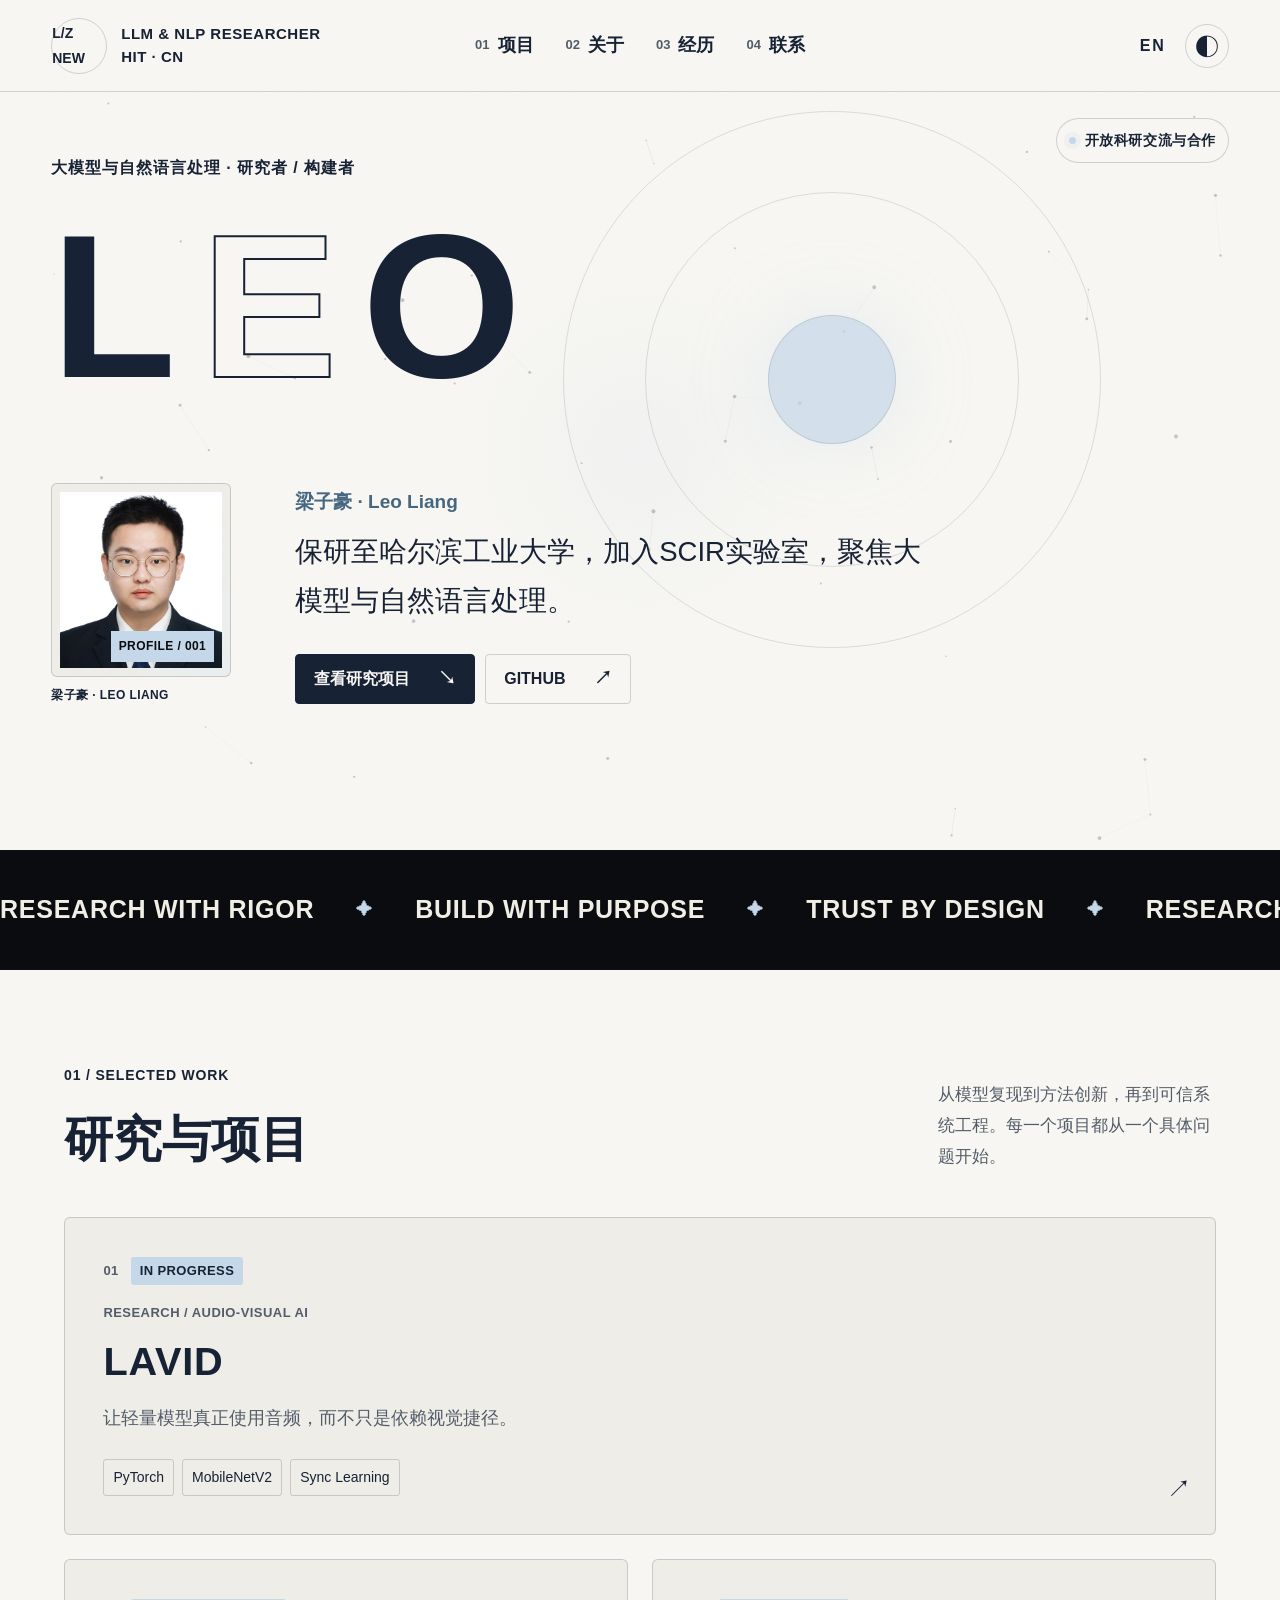
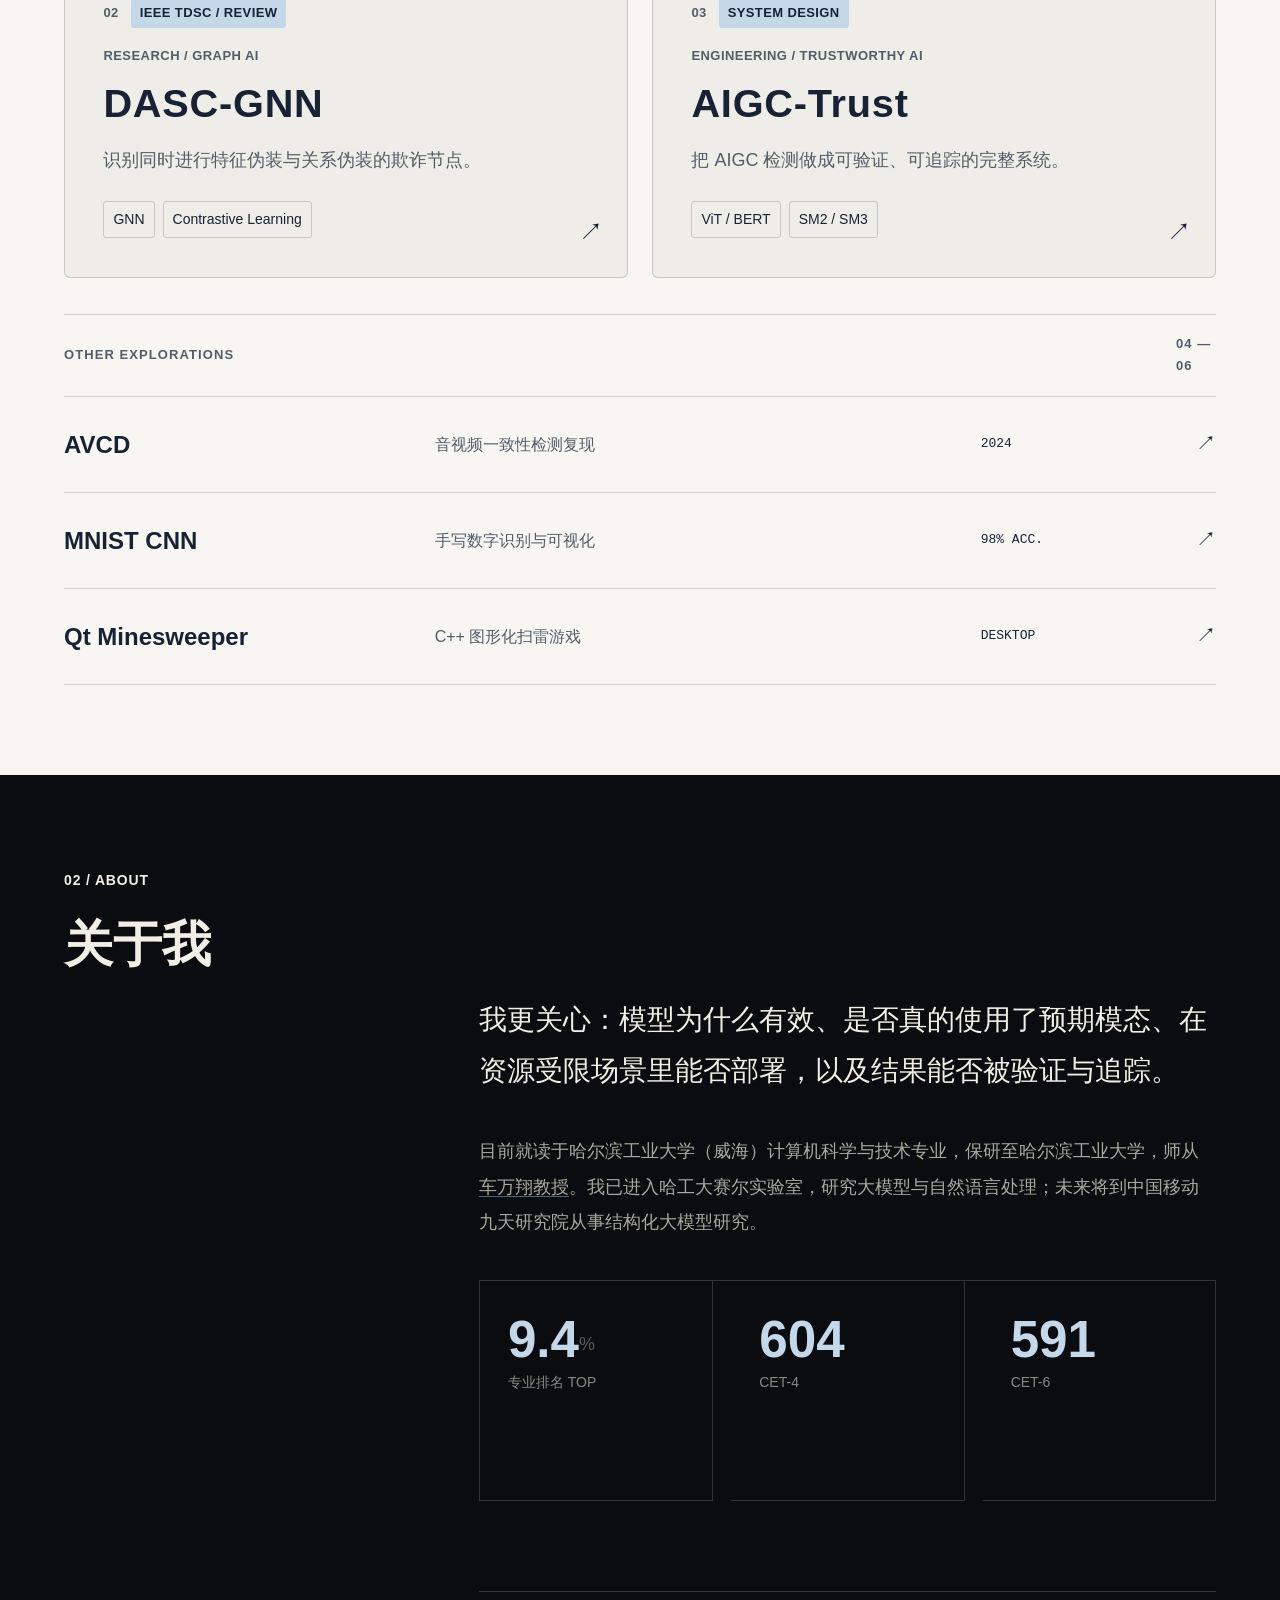
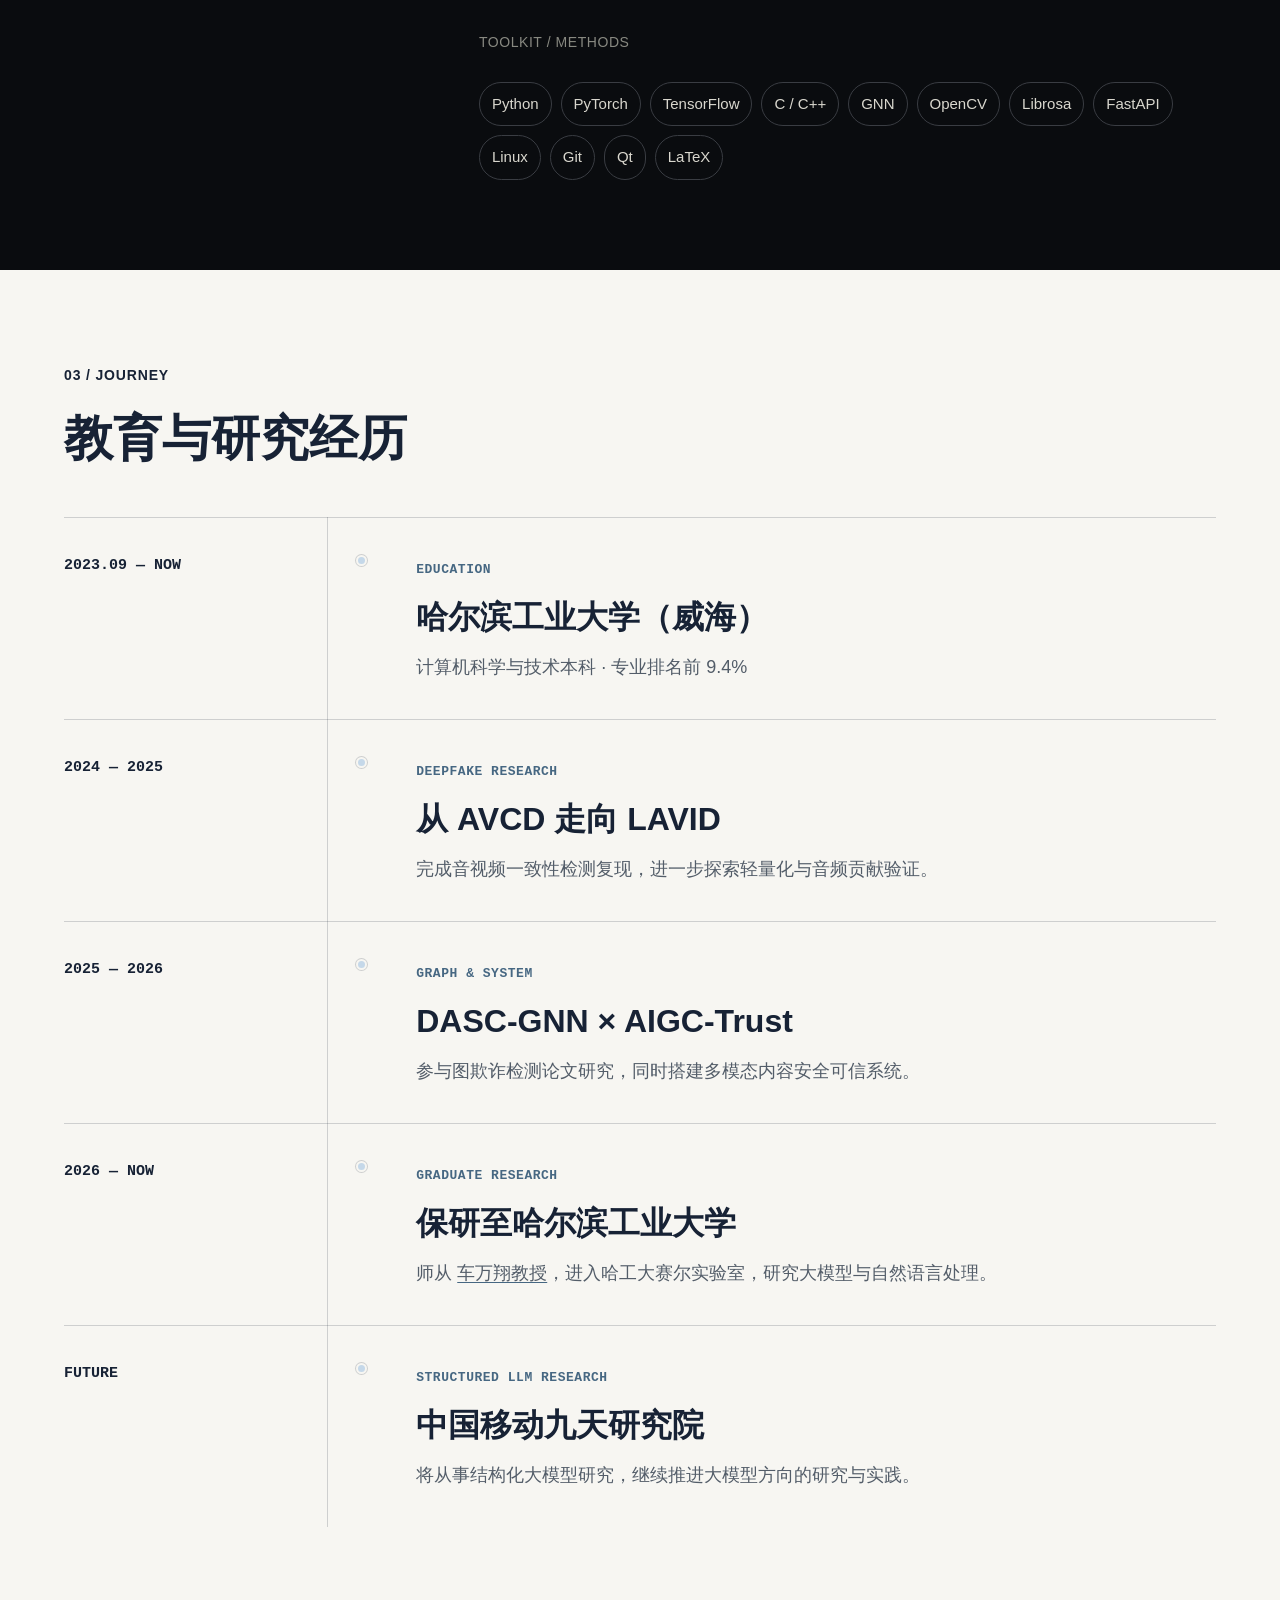
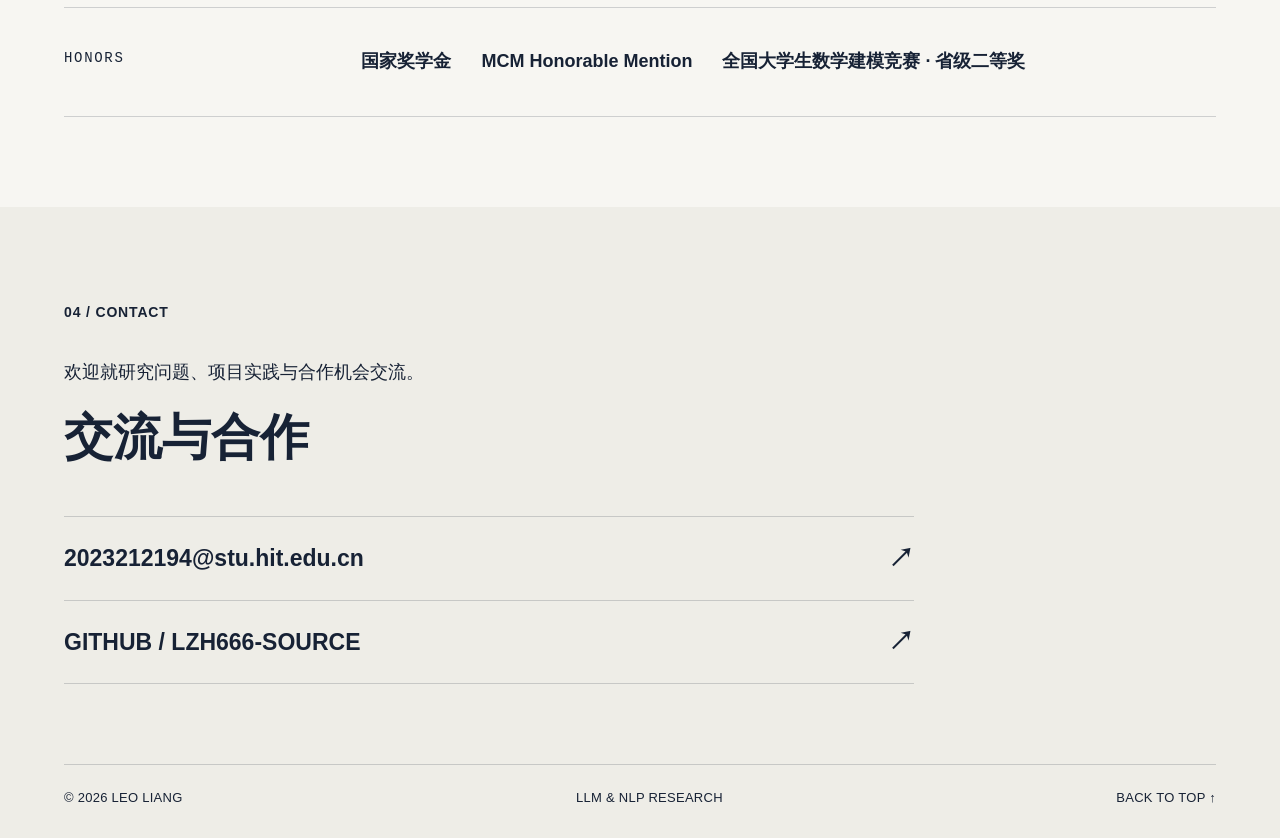
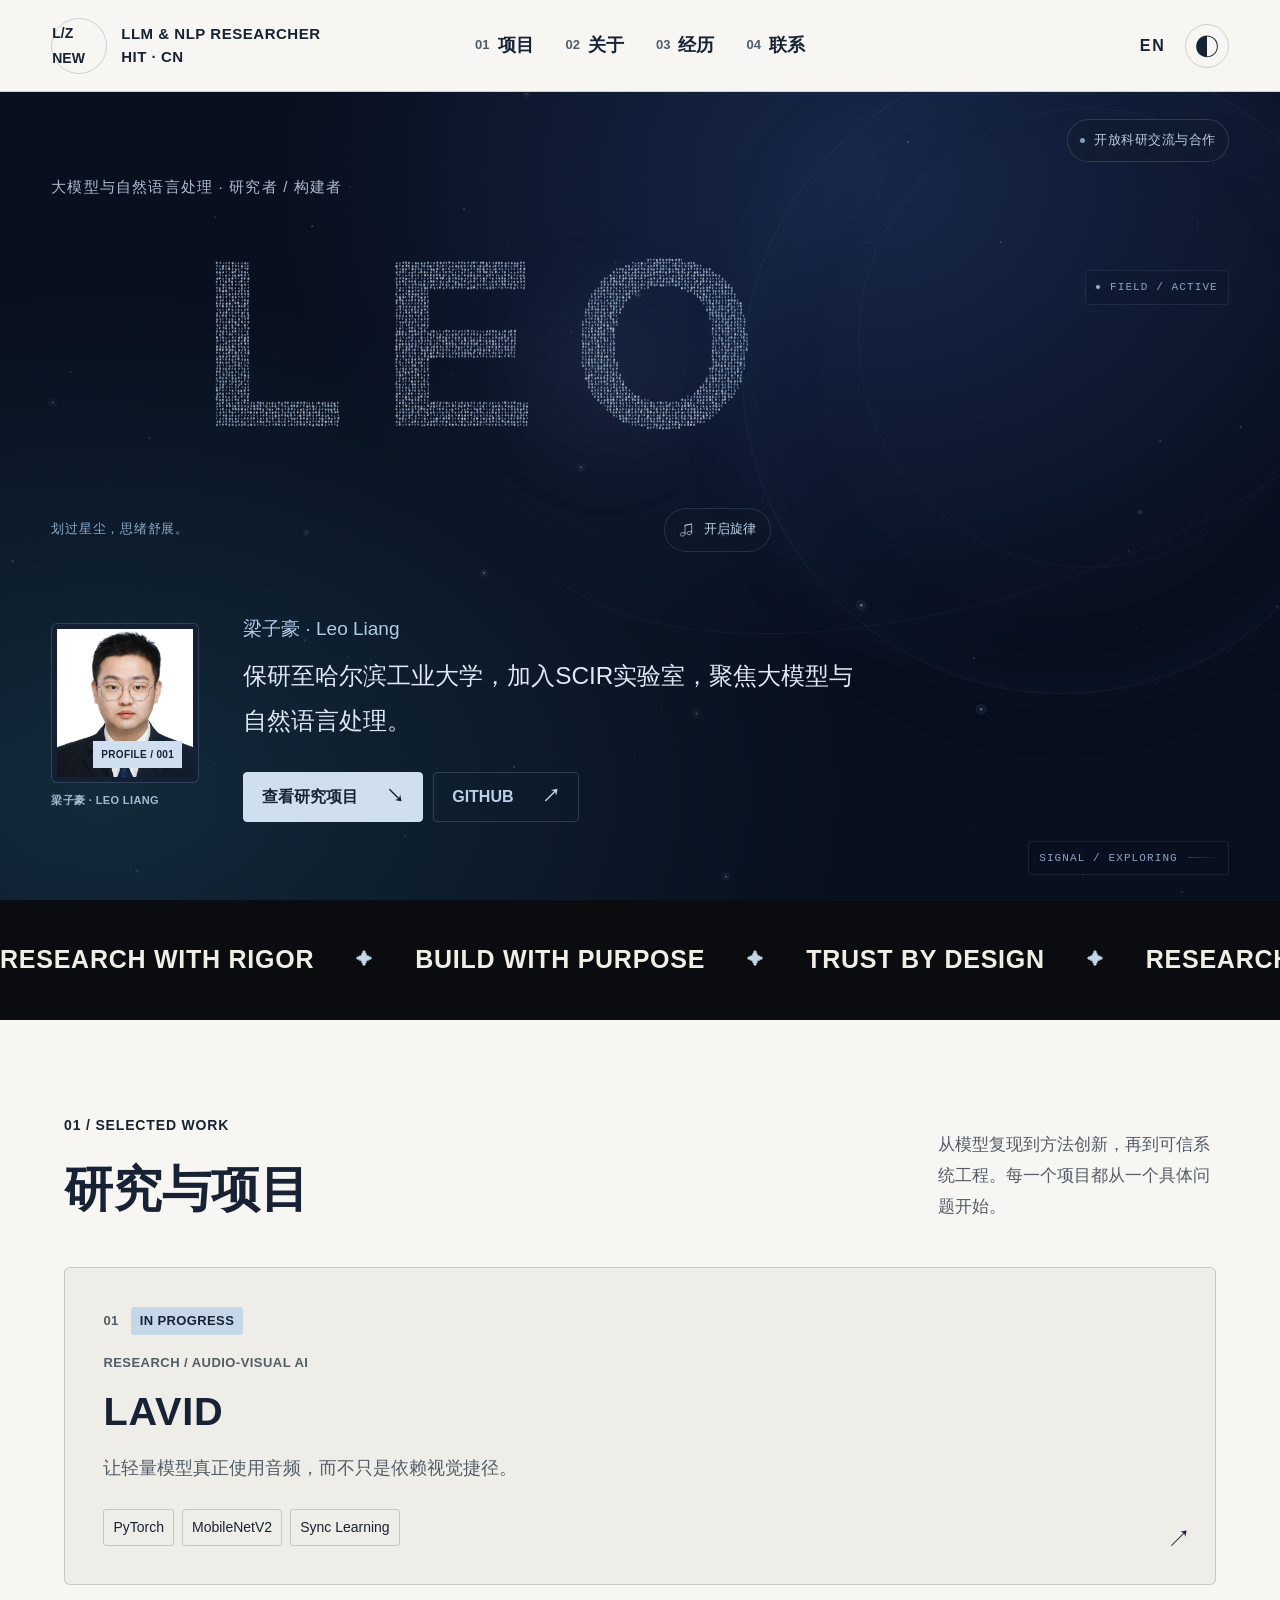
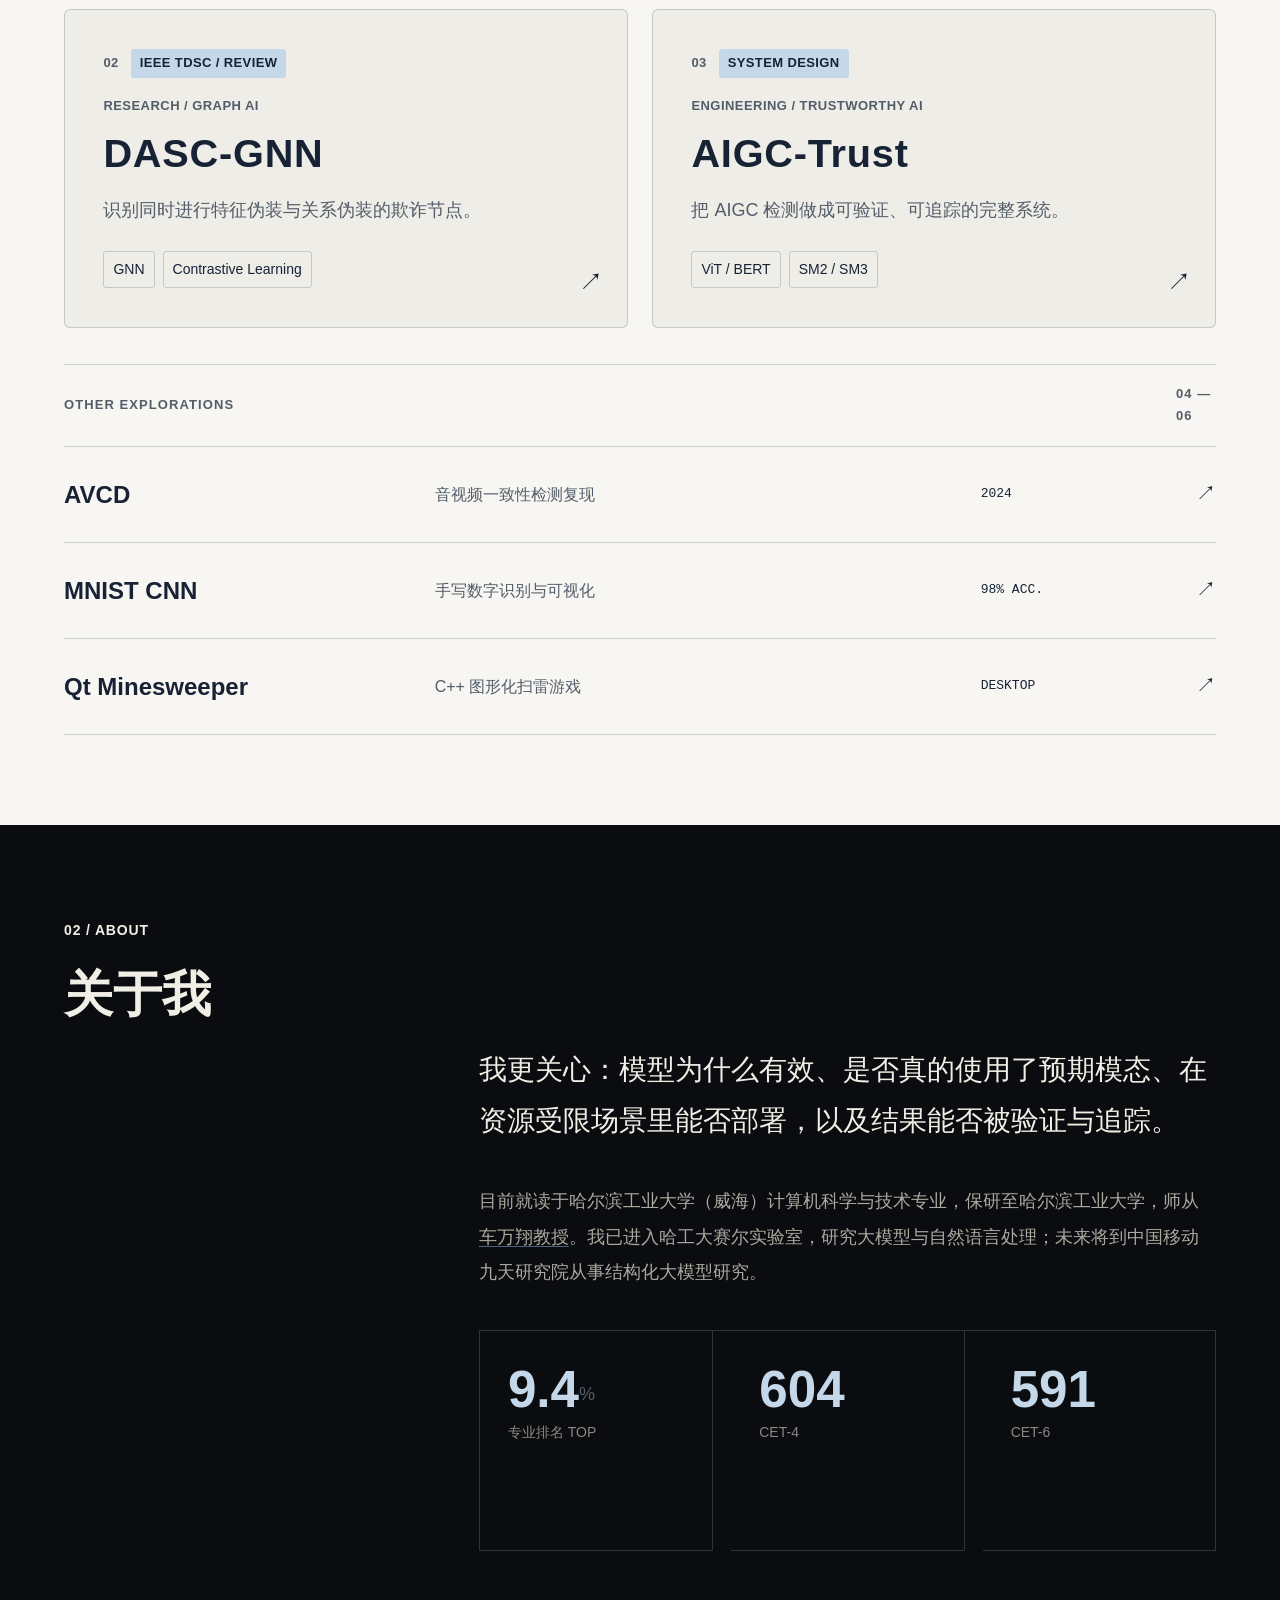
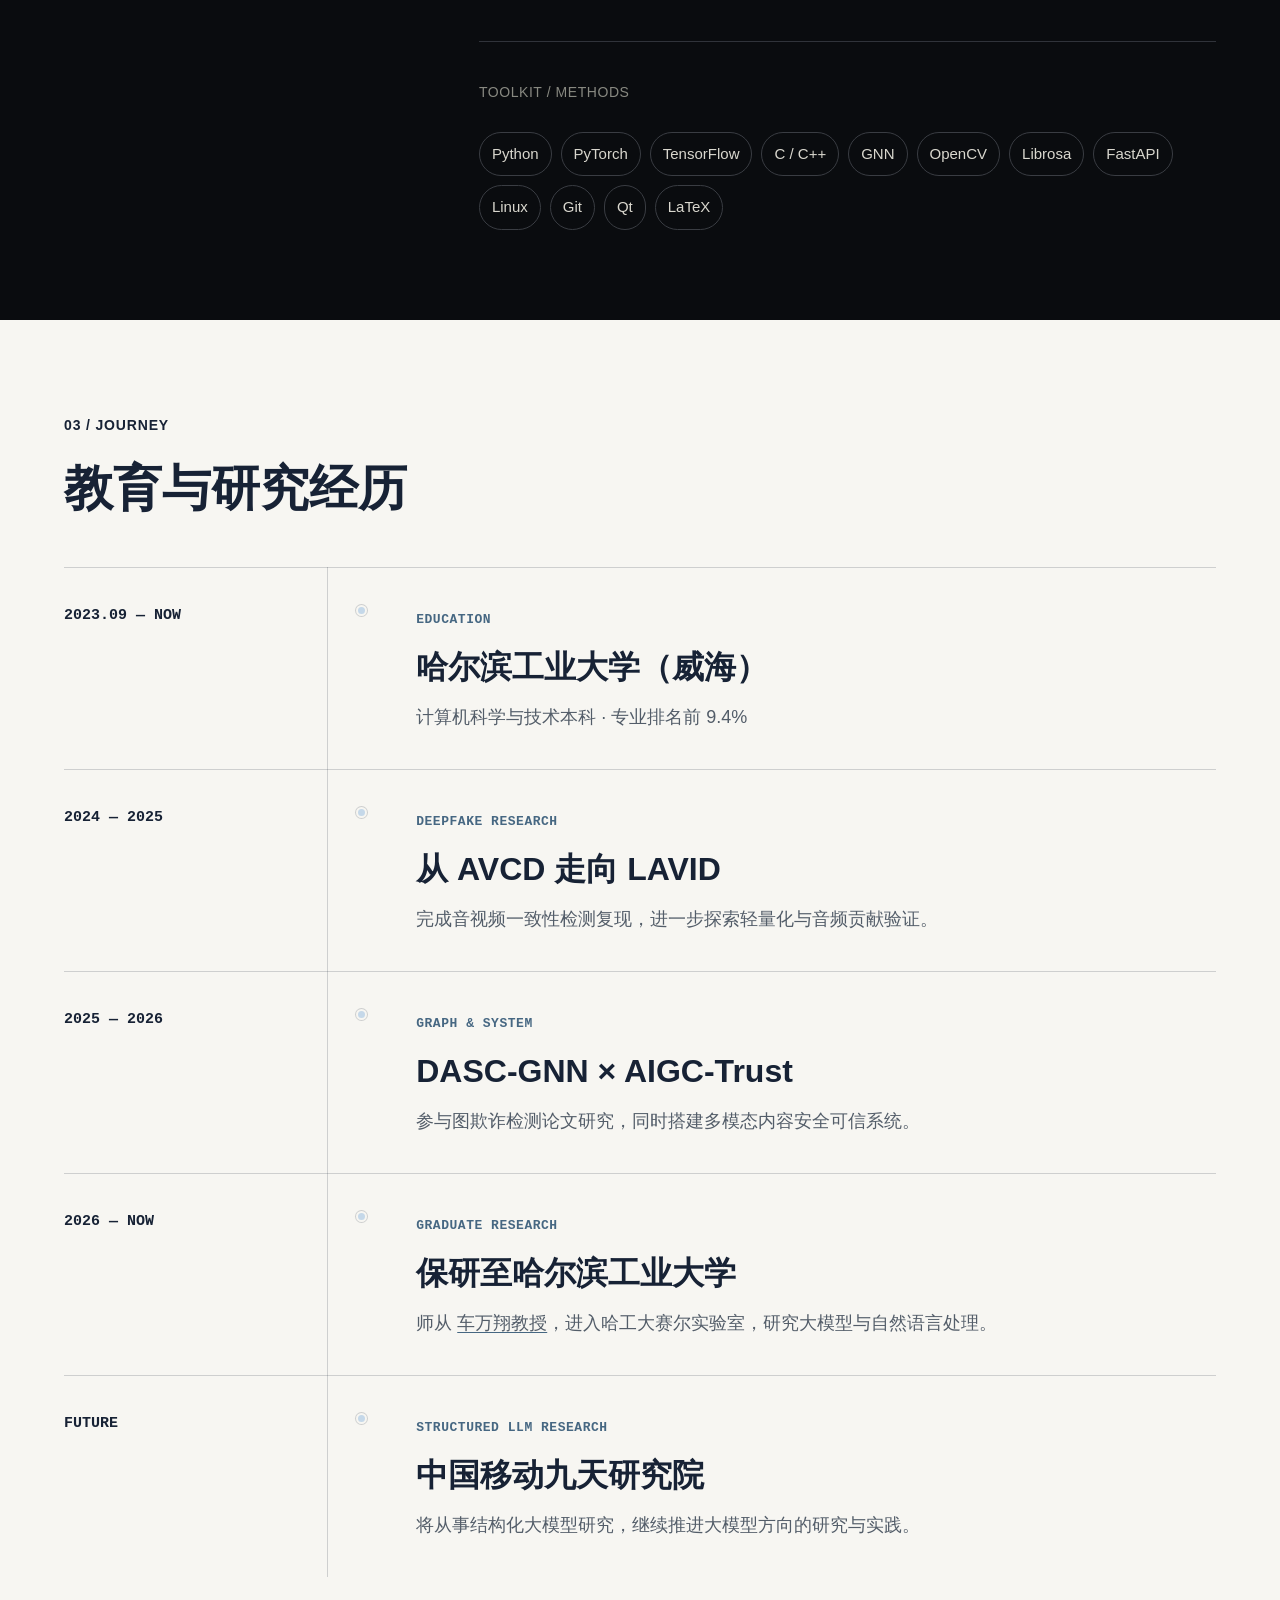
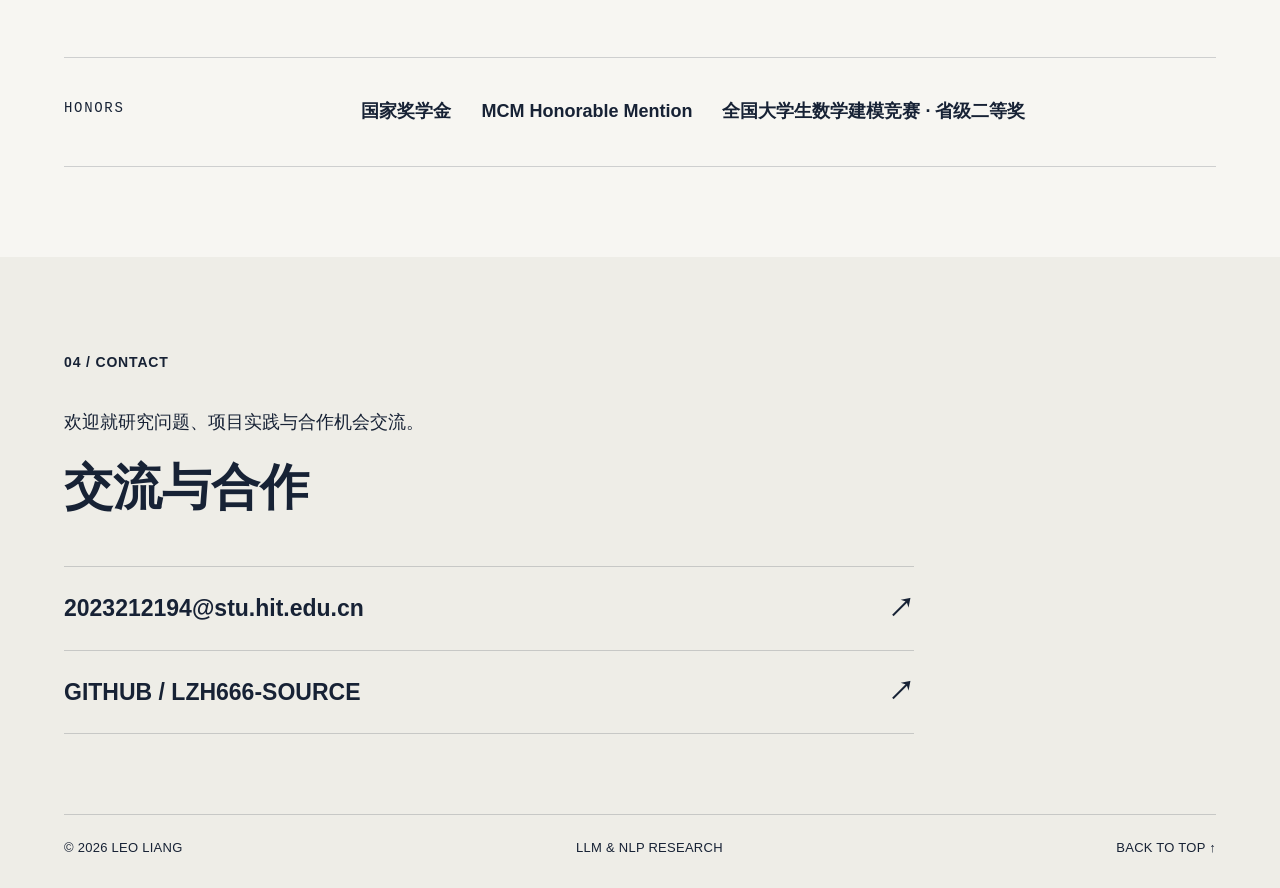
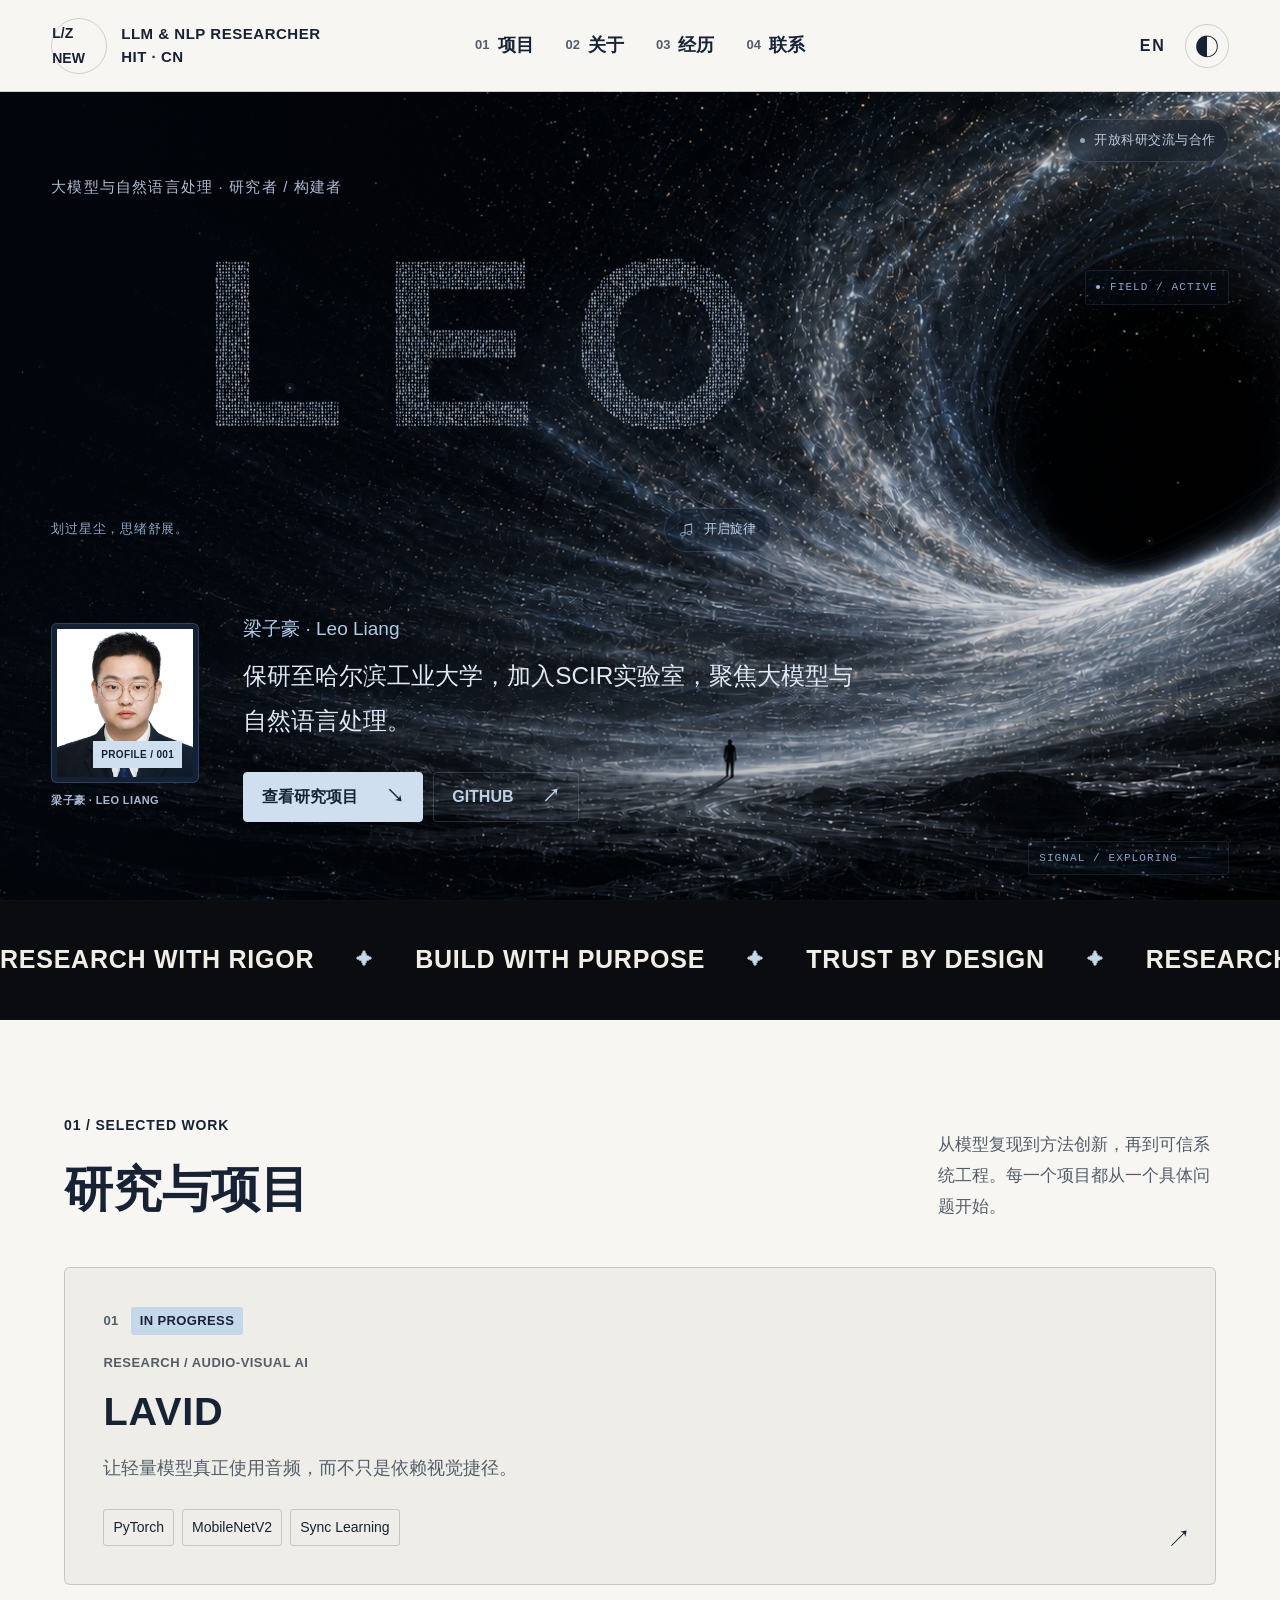
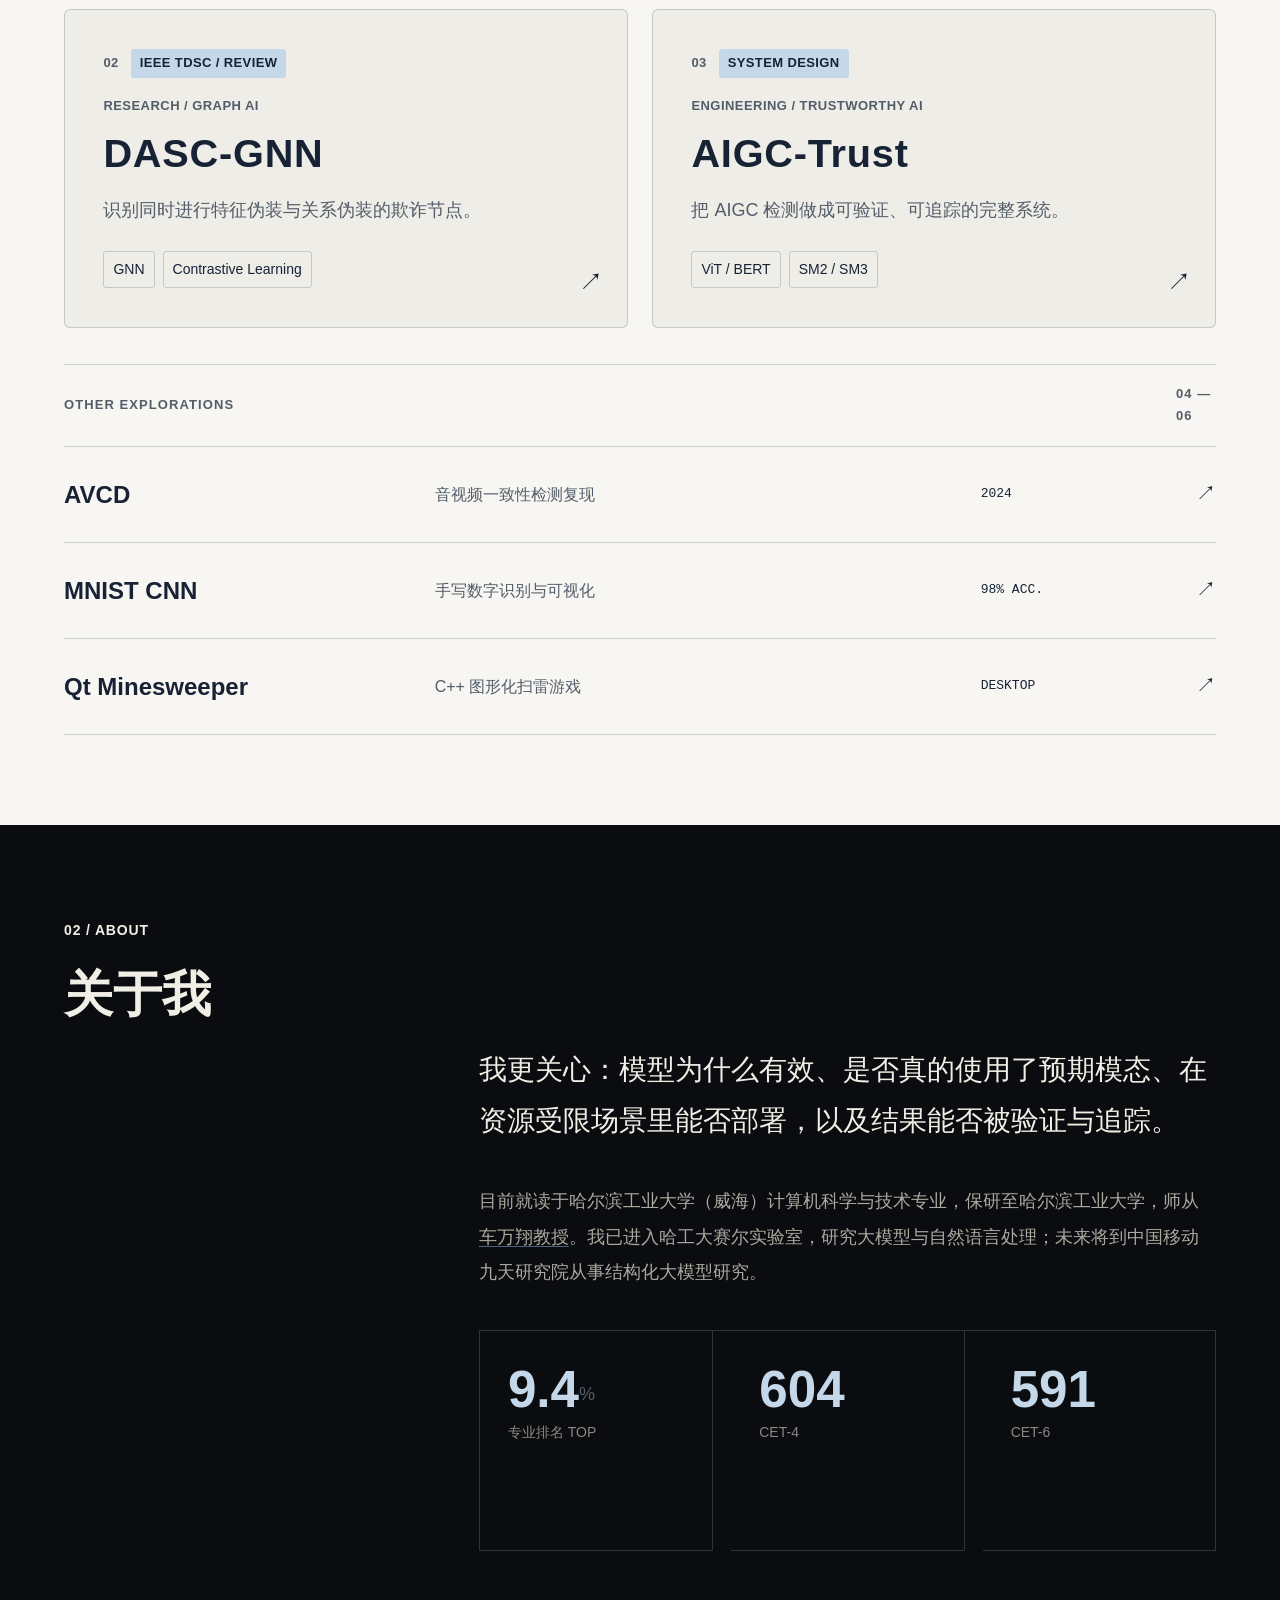
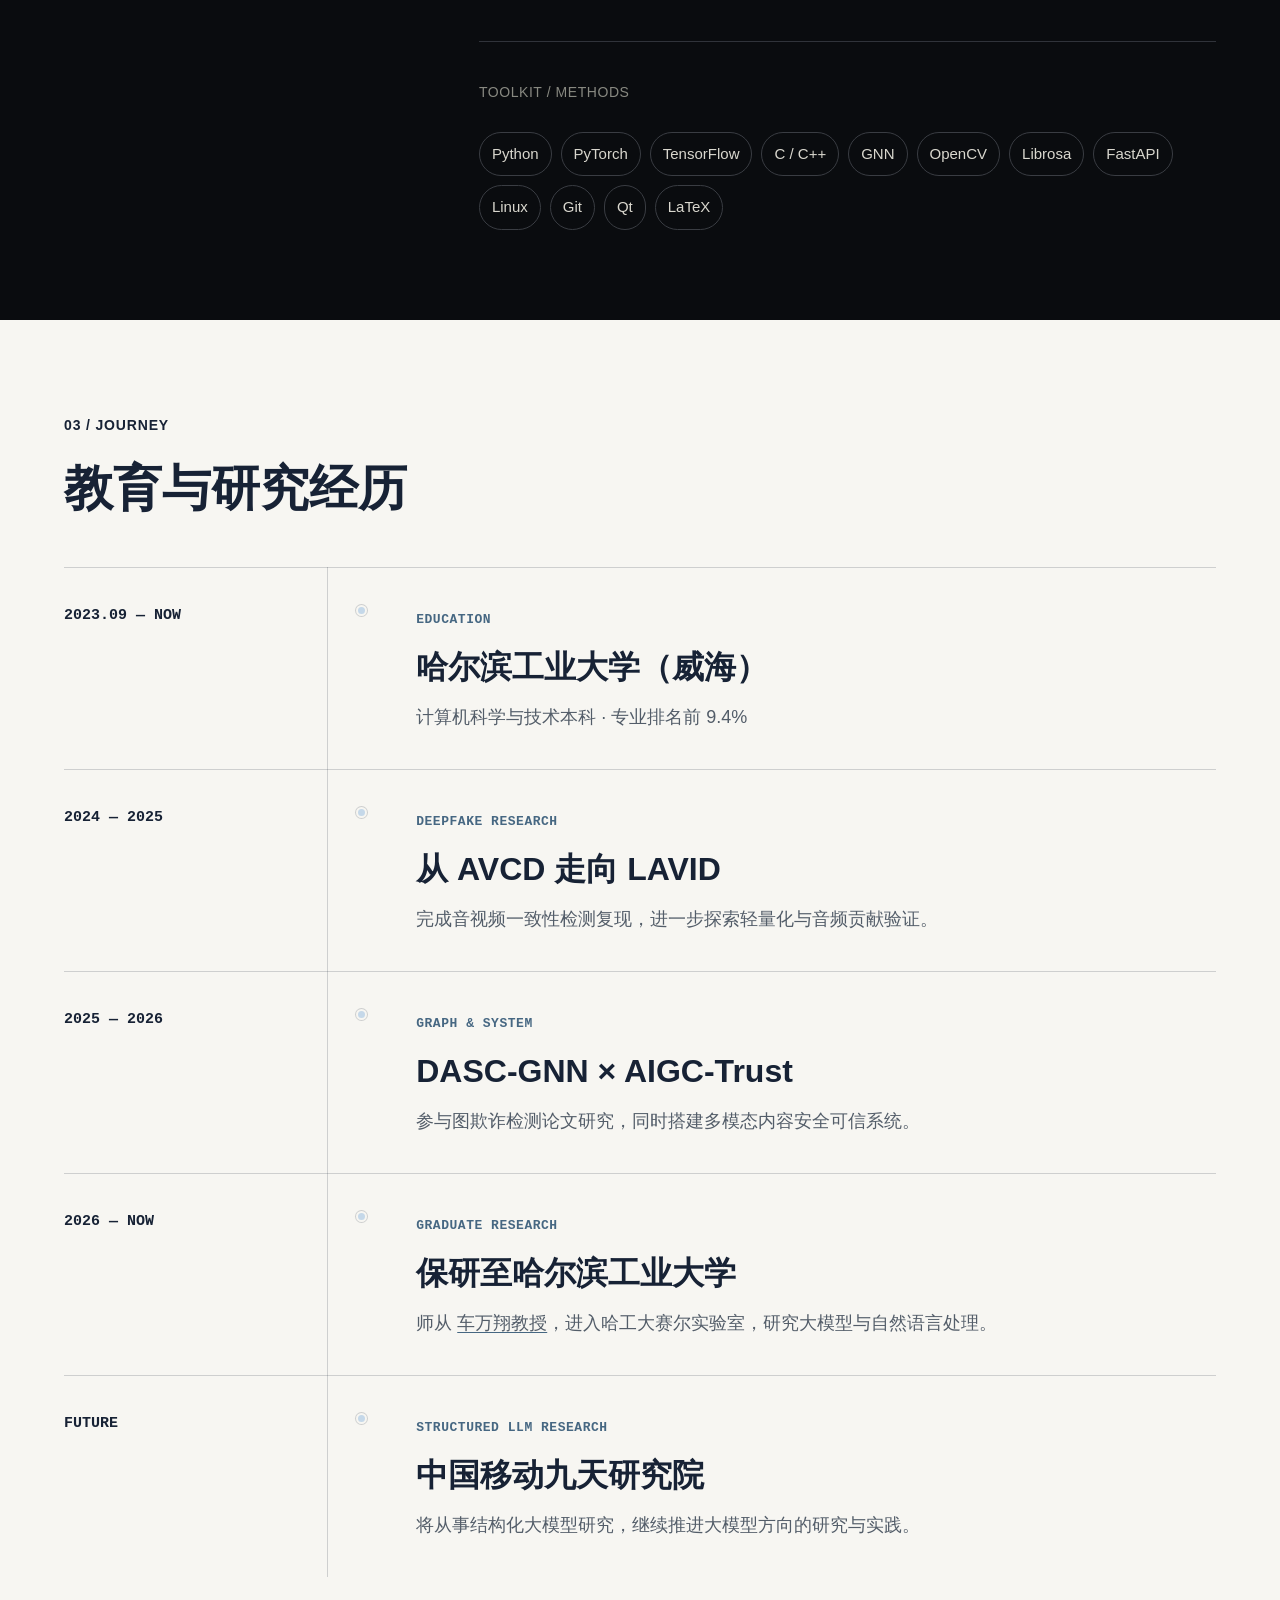
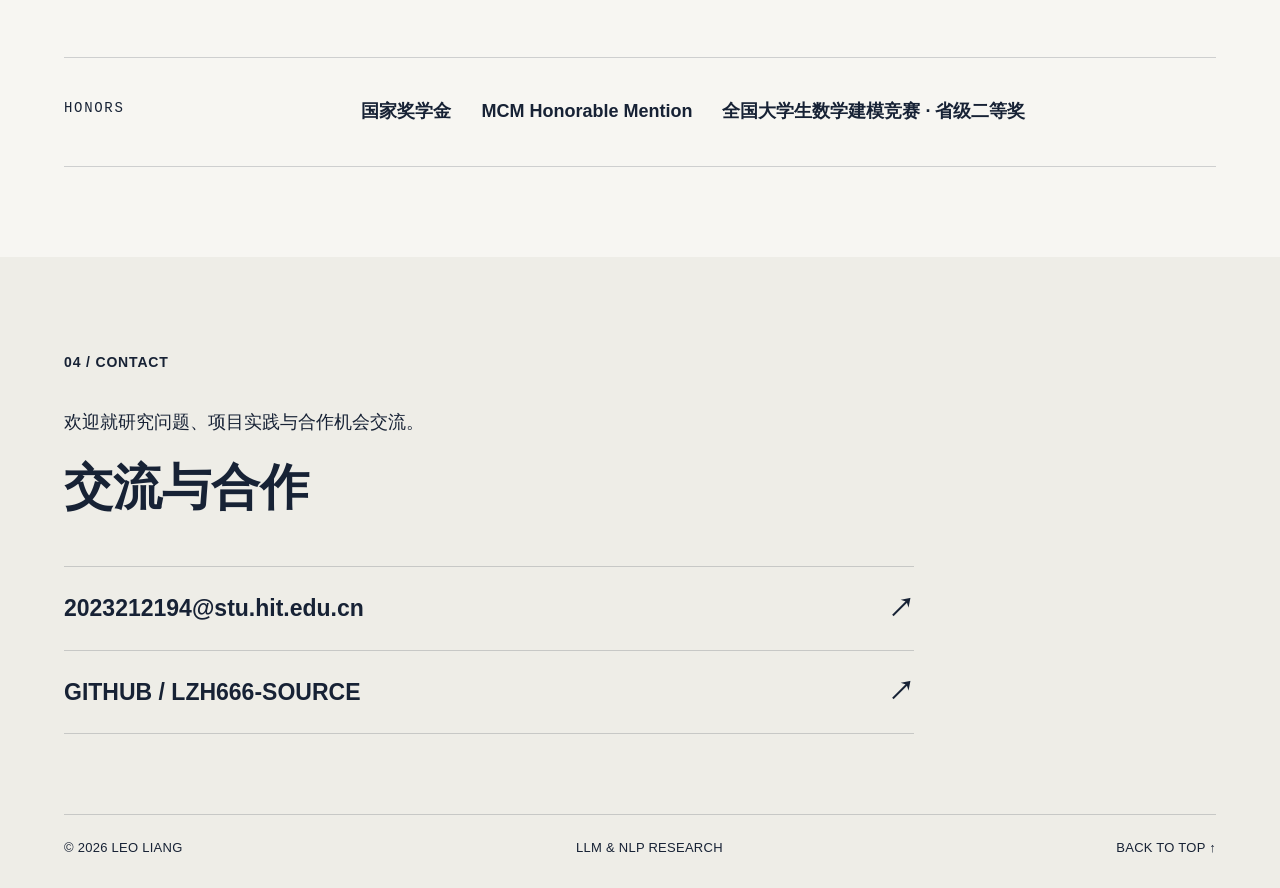
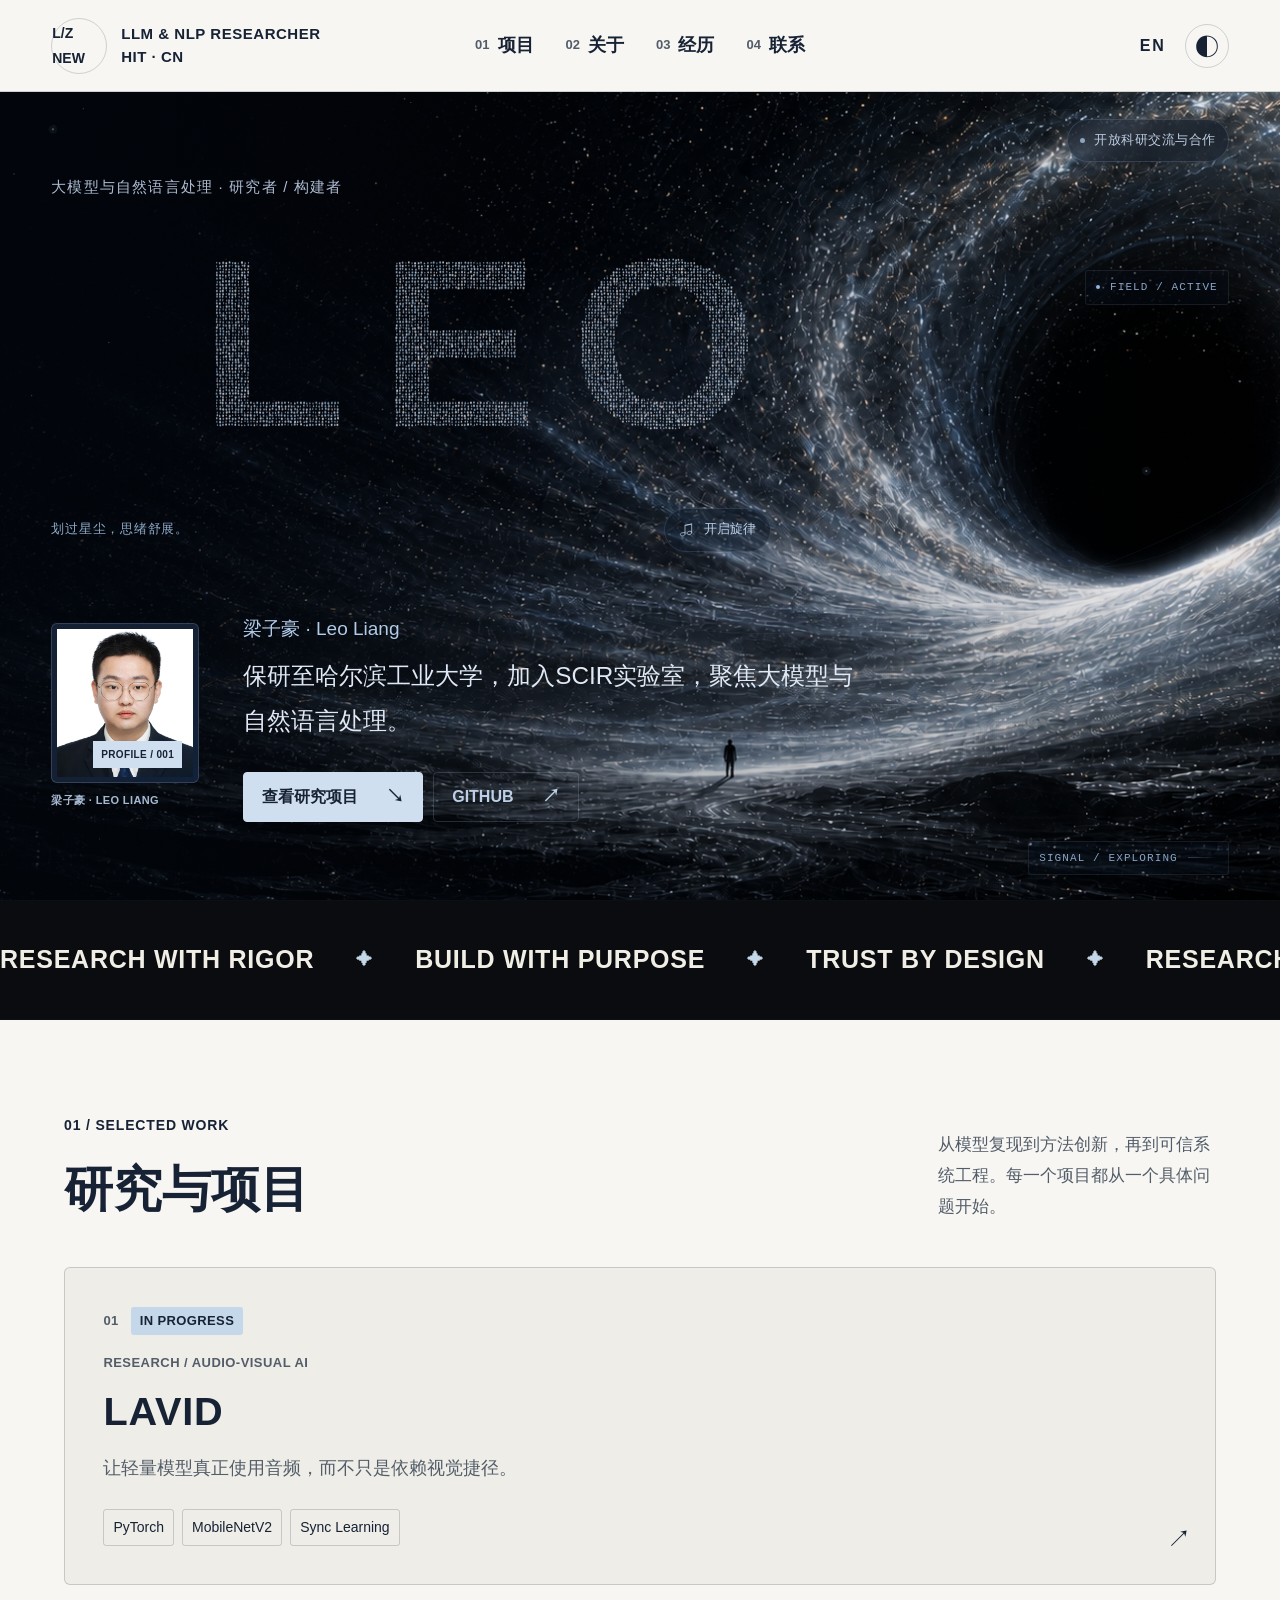
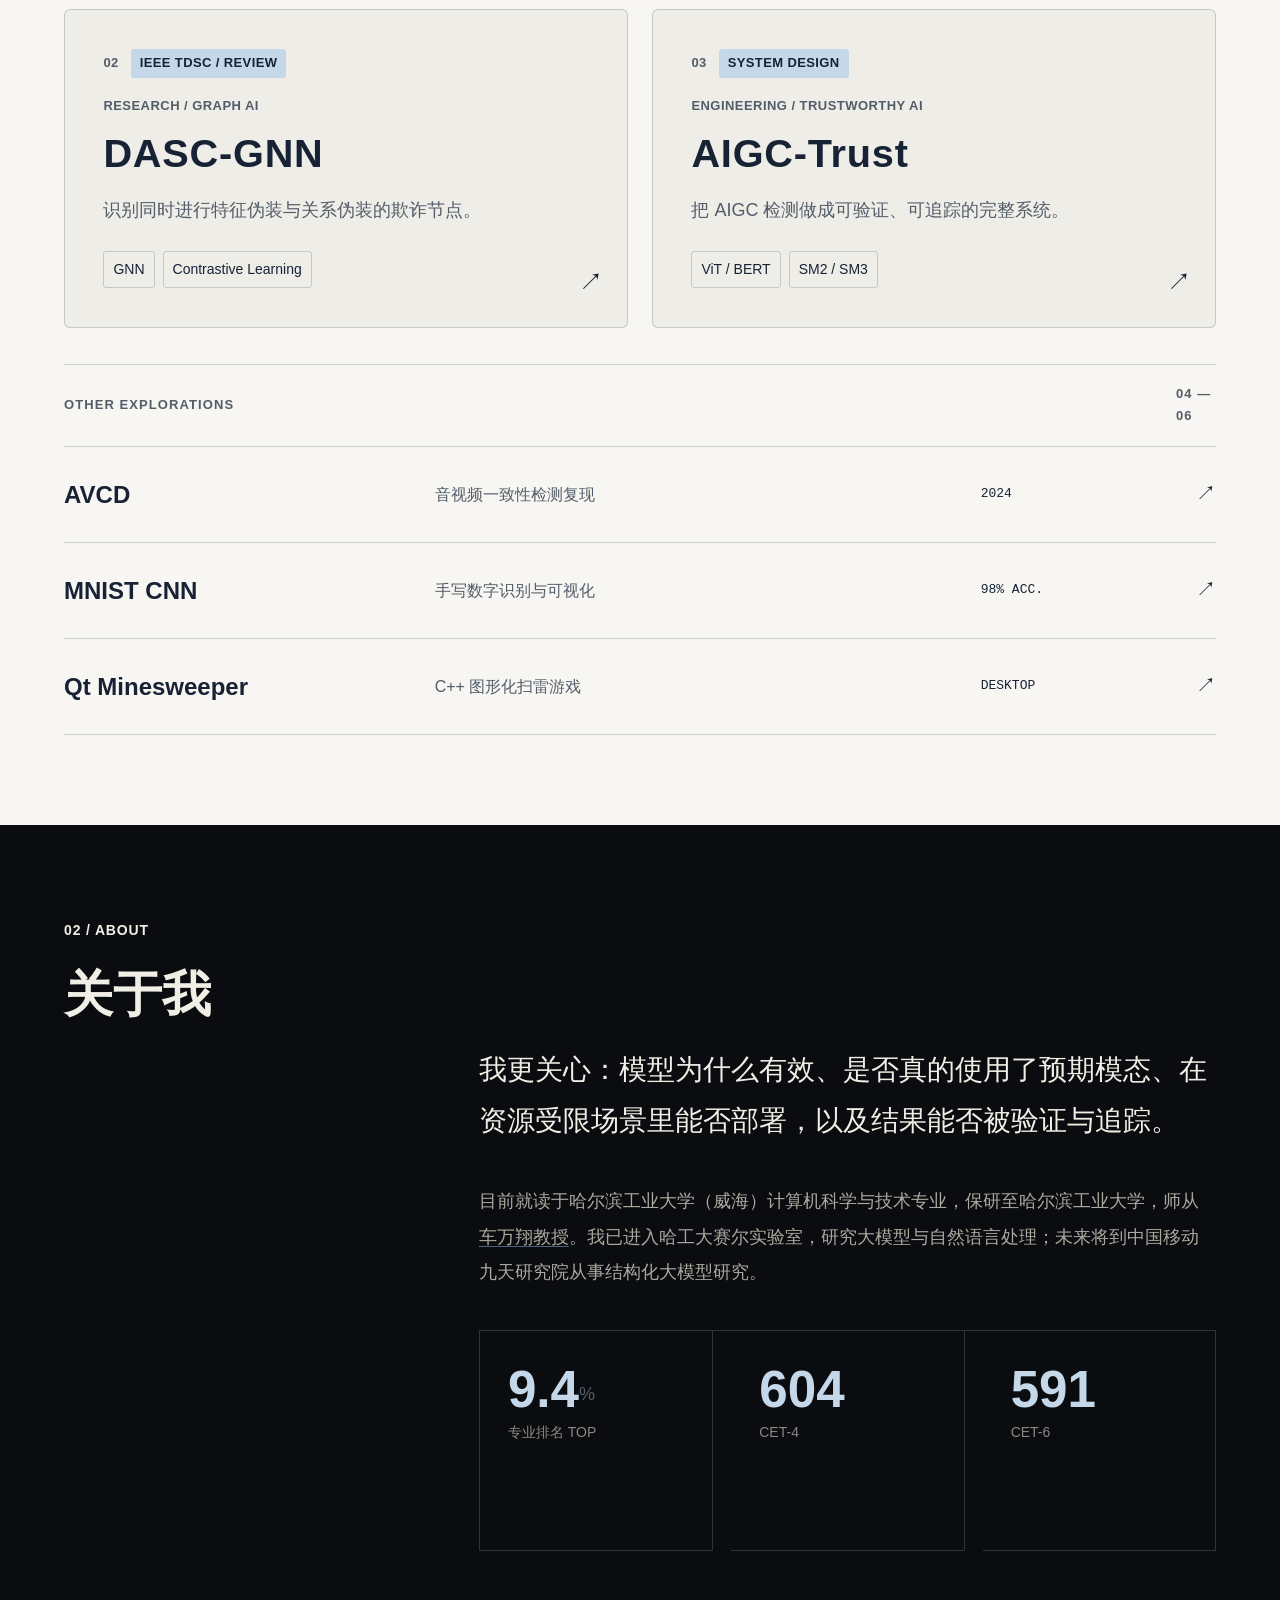
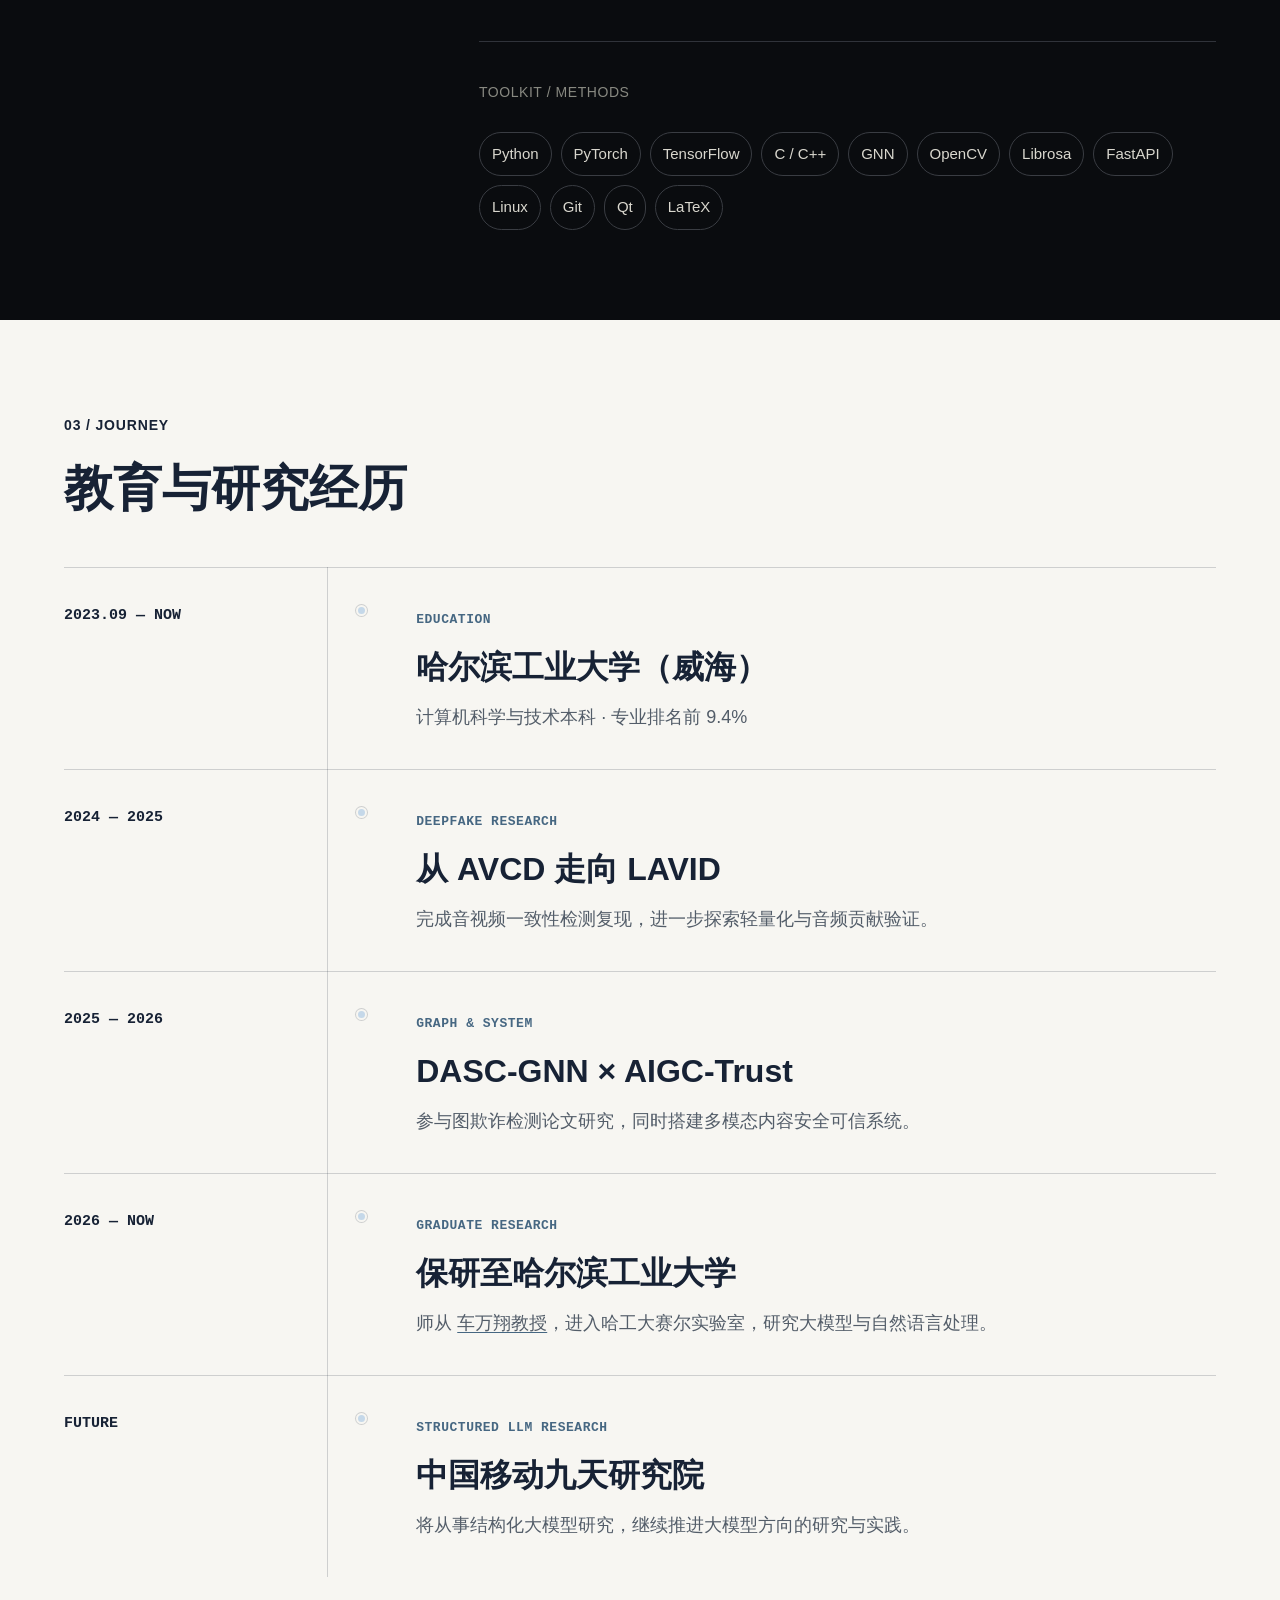
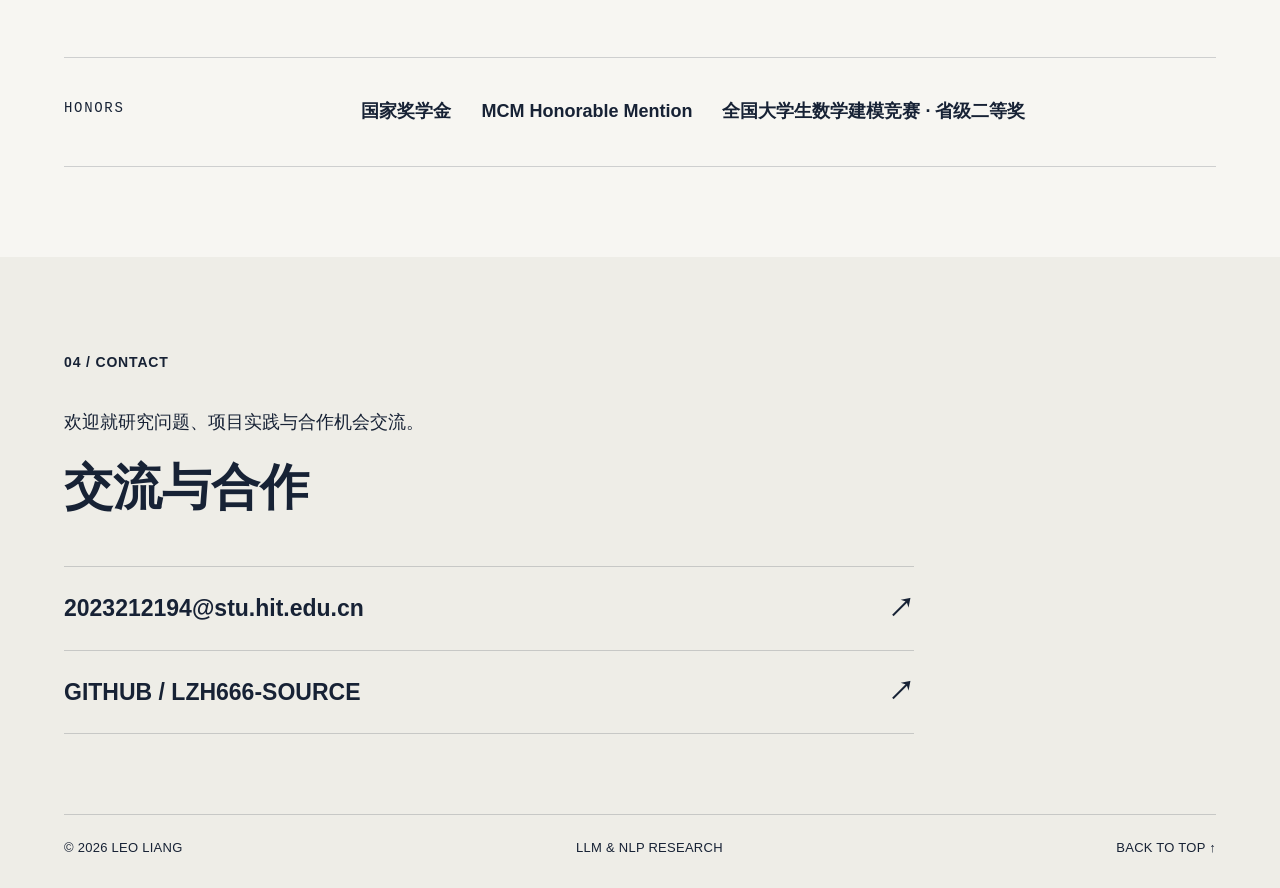
